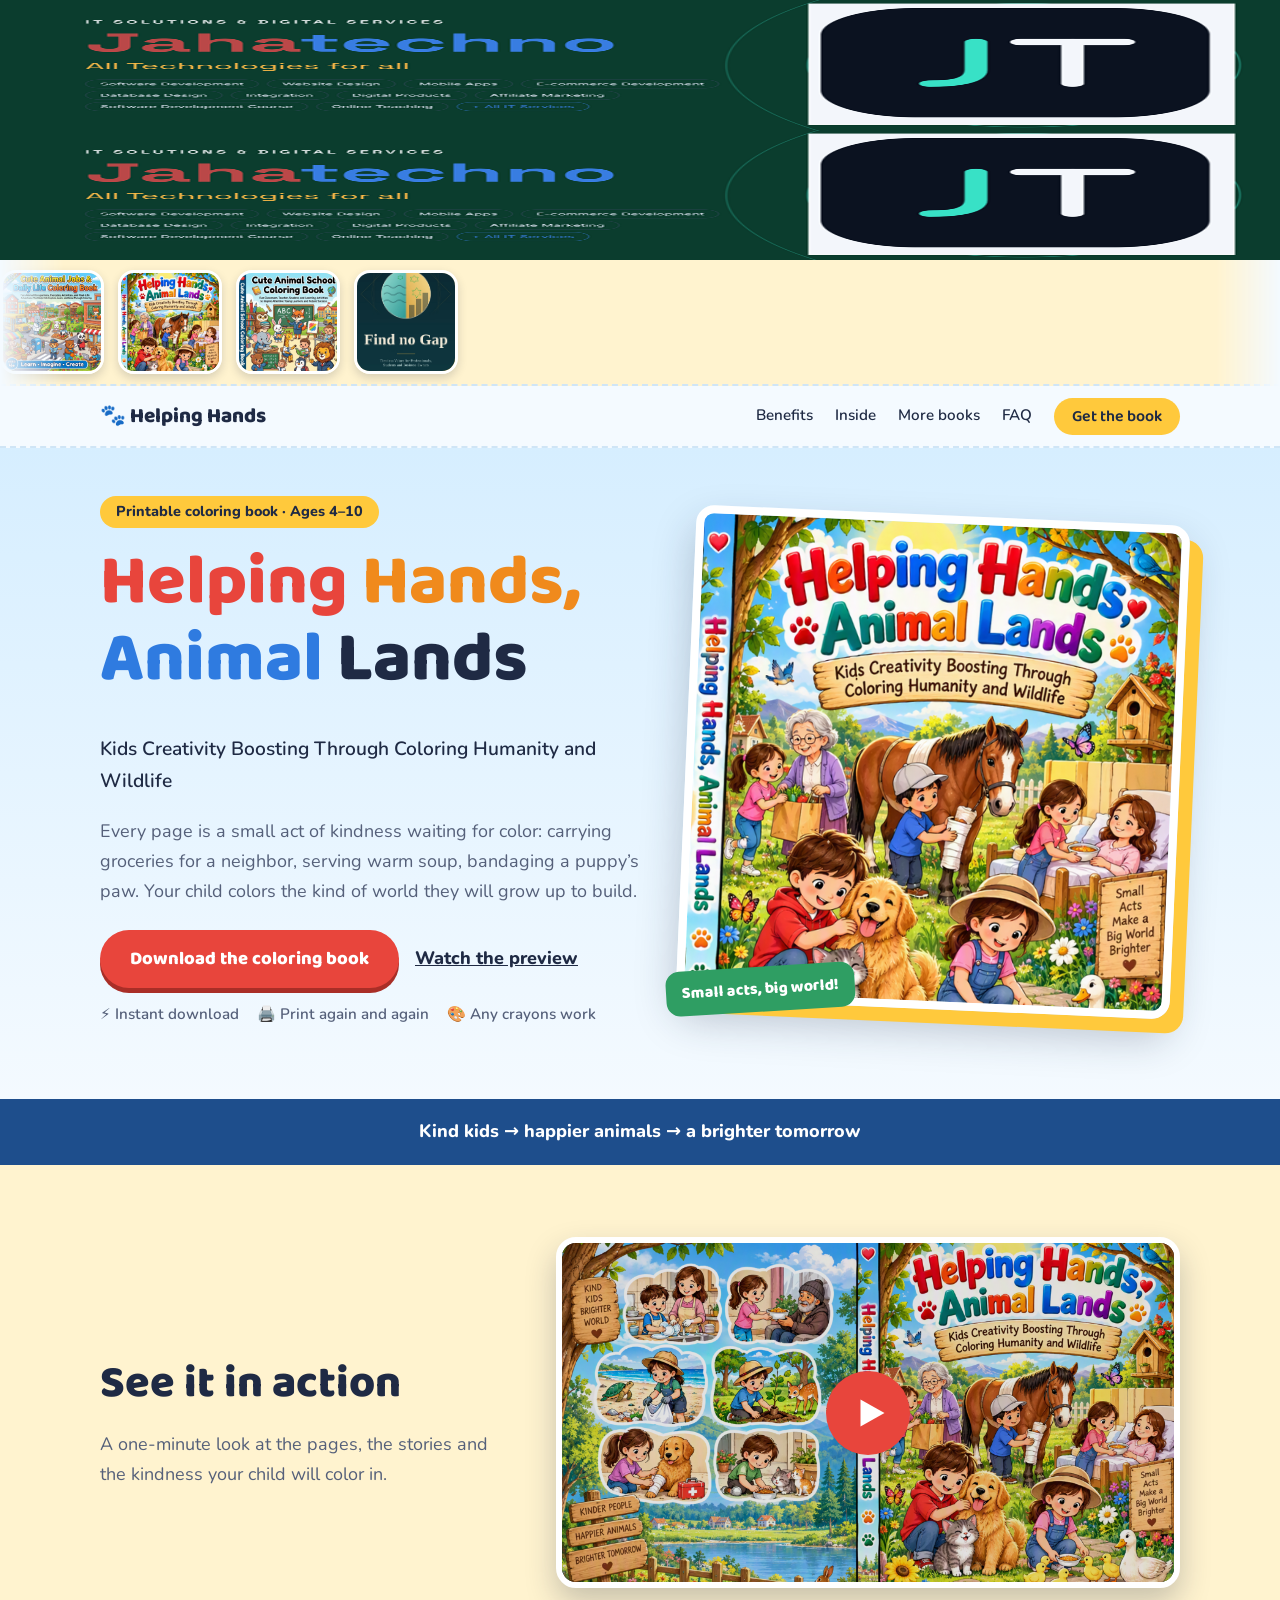
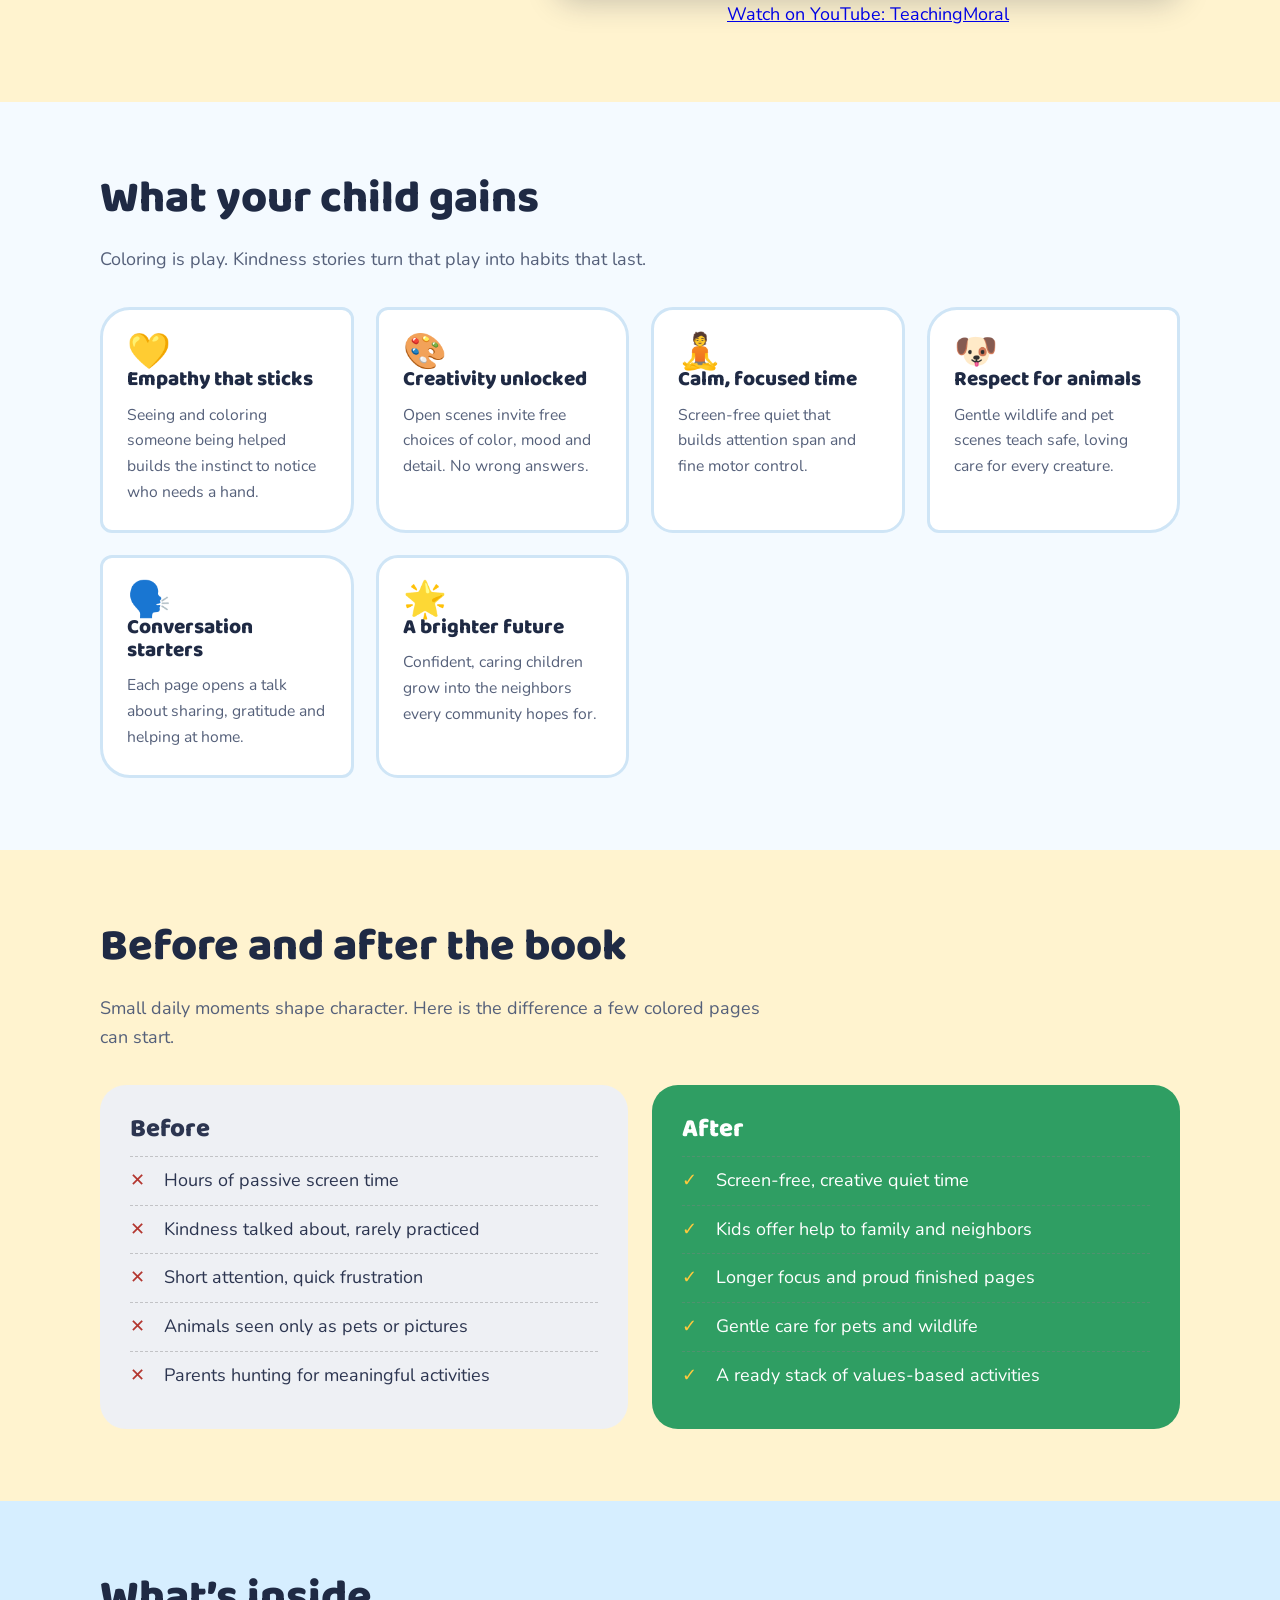
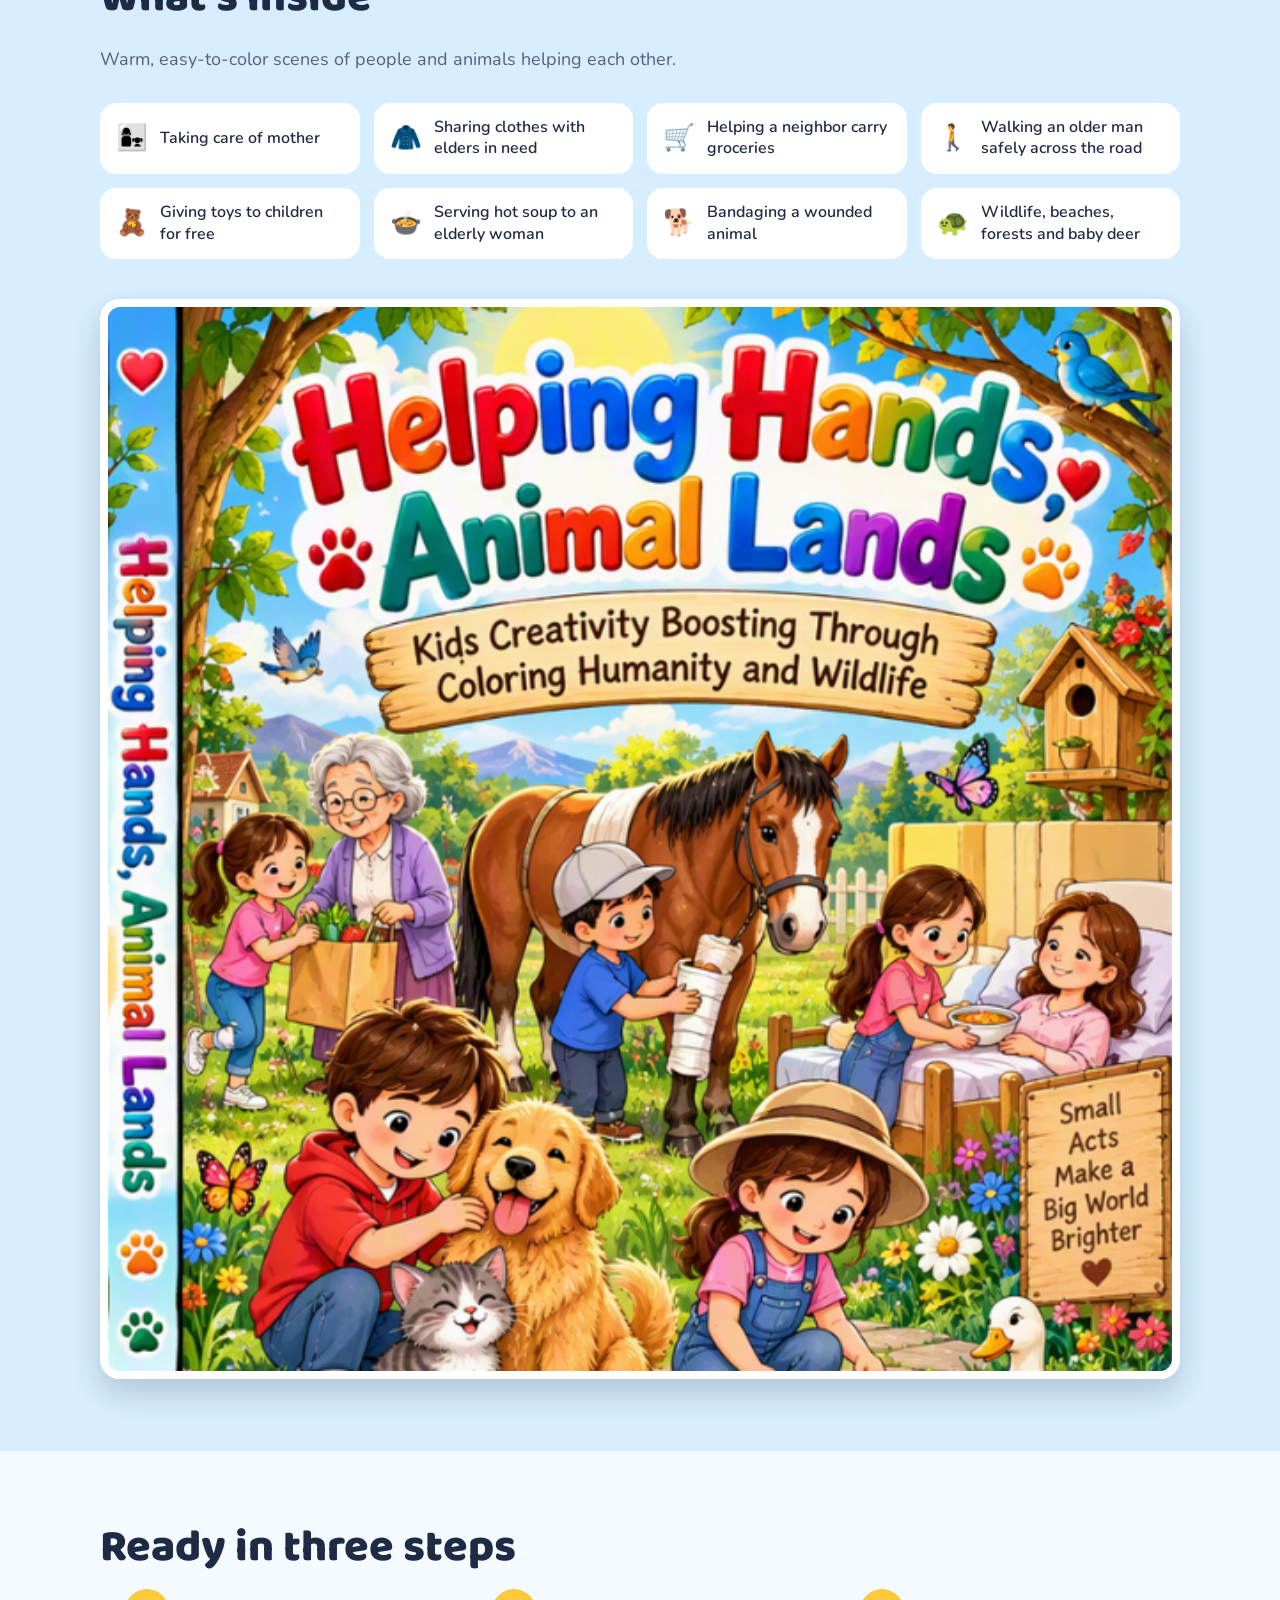
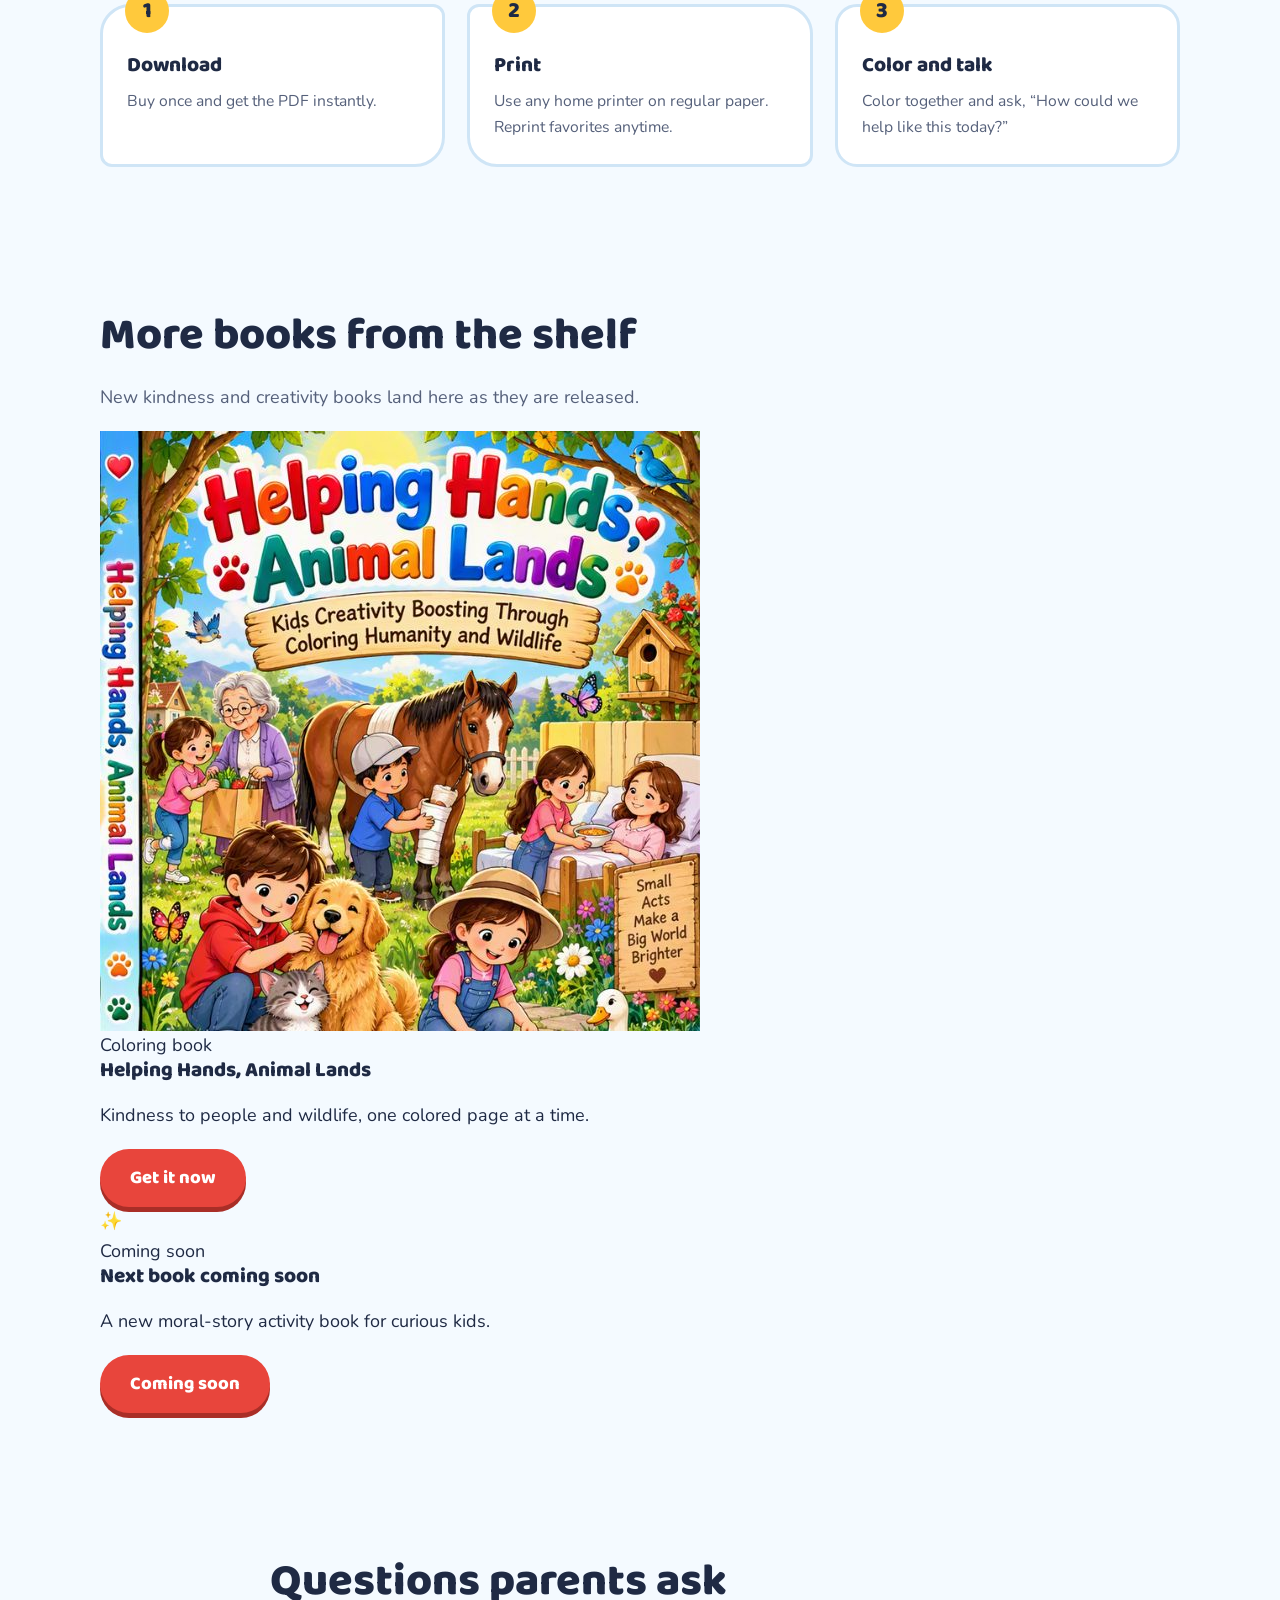
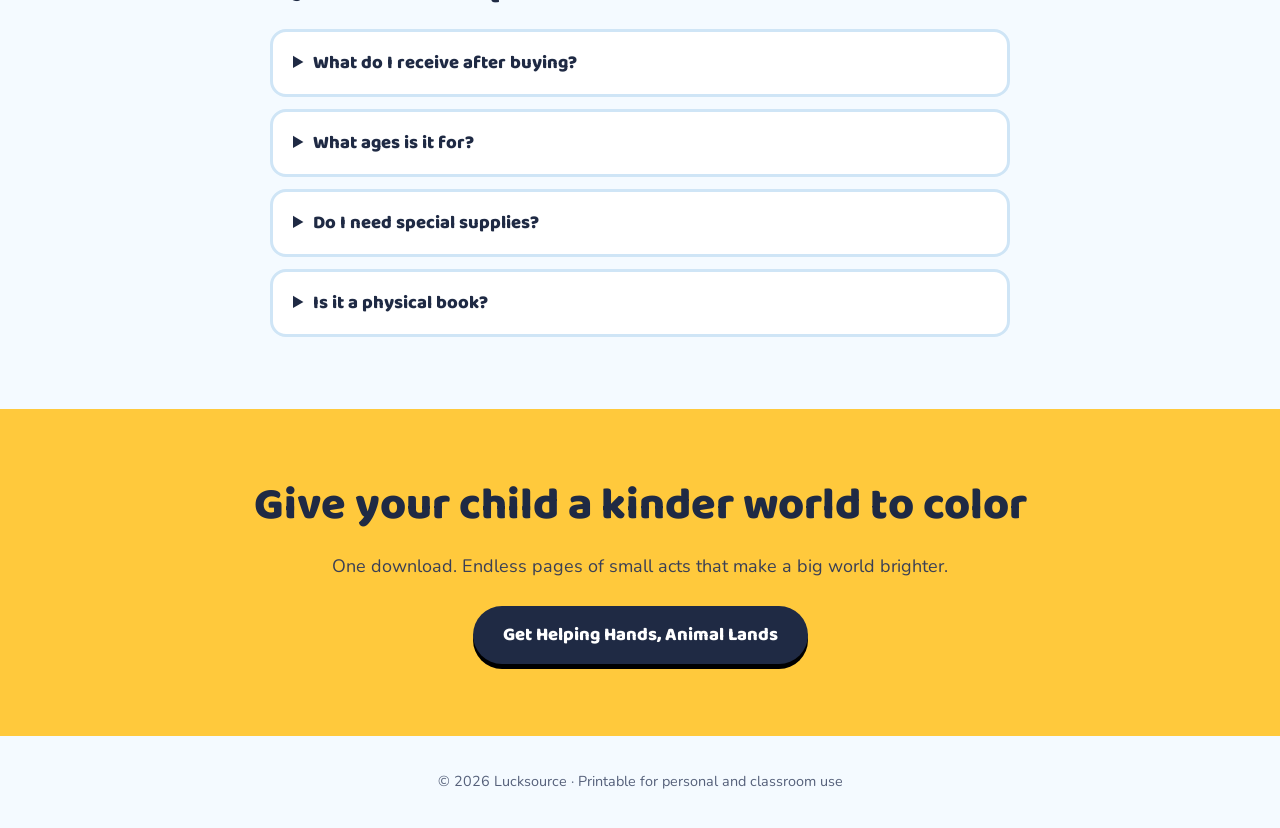
==== index.html @ de801d3c "Update index.html" ====
<!DOCTYPE html>
<html lang="en">
<head>
<meta charset="utf-8">
<meta name="viewport" content="width=device-width, initial-scale=1, viewport-fit=cover">
<meta name="p:domain_verify" content="902cdfe76a651cce641a2b0a8f173975"/>
<title>Helping Hands, Animal Lands – Kindness Coloring Book for Kids (Printable PDF)</title>
<meta name="description" content="A printable kids coloring book that teaches kindness, empathy and care for animals. Instant digital download. Help neighbors, serve soup, bandage a puppy and color a brighter world.">
<meta name="keywords" content="kids coloring book, kindness coloring pages, printable coloring book, empathy for kids, animal coloring pages, digital download">
<meta name="robots" content="index, follow, max-image-preview:large">
<meta property="og:type" content="product">
<meta property="og:title" content="Helping Hands, Animal Lands – Kindness Coloring Book">
<meta property="og:description" content="Kids color acts of kindness toward people and wildlife. Printable digital download.">
<meta name="twitter:card" content="summary_large_image">
<meta name="theme-color" content="#FFC93C">
<link rel="preconnect" href="https://fonts.googleapis.com">
<link href="https://fonts.googleapis.com/css2?family=Baloo+2:wght@600;800&family=Nunito:wght@400;600;800&display=swap" rel="stylesheet">
<script type="application/ld+json">
{"@context":"https://schema.org","@type":"Product","name":"Helping Hands, Animal Lands","description":"Kids Creativity Boosting Through Coloring Humanity and Wildlife. A printable kindness coloring book.","category":"Coloring Book (Digital Download)","audience":{"@type":"PeopleAudience","suggestedMinAge":4,"suggestedMaxAge":10},"offers":{"@type":"Offer","url":"https://lucksource.gumroad.com/l/helpinghandsanimallands","availability":"https://schema.org/InStock","itemCondition":"https://schema.org/NewCondition"}}
</script>
<script type="application/ld+json">
{"@context":"https://schema.org","@type":"FAQPage","mainEntity":[
{"@type":"Question","name":"What do I receive after buying?","acceptedAnswer":{"@type":"Answer","text":"An instant digital download of the printable coloring book. Print as many copies as you need for your own family or classroom."}},
{"@type":"Question","name":"What ages is it for?","acceptedAnswer":{"@type":"Answer","text":"Ages 4 to 10. Bold outlines suit younger children, and scenes have detail for older kids."}},
{"@type":"Question","name":"Do I need special supplies?","acceptedAnswer":{"@type":"Answer","text":"No. Crayons, colored pencils or washable markers all work on standard printer paper."}}]}
</script>

</head>
<body>
 
<div id="loading-overlay"><div class="spinner"></div></div>
<noscript><style>#loading-overlay{display:none}</style></noscript>
   <!-- ===== JAHATECHNO BANNER ===== -->
  <style>
.jt-banner{display:block;width:100%;background:#0B3D2E;line-height:0}
.jt-banner img{display:block;width:100%;height:130px;max-width:1600px;margin:0 auto}
</style>
<a class="jt-banner" href="#top" aria-label="Jahatechno - All Technologies for all">
<img src="Jahatechnologo.png" width="2880" height="520" alt="Jahatechno - All Technologies for all. Software development, website design, mobile apps, e-commerce, database design, integration, digital products, affiliate marketing, software development course, online teaching and all IT services.">
</a>

<style>
#loading-overlay{
    position:fixed;
    inset:0;
    display:flex;
    justify-content:center;
    align-items:center;
    background:#fff;
    z-index:9999;
    opacity:1;
    transition:opacity .5s ease;
}

#loading-overlay.hide{
    opacity:0;
    pointer-events:none;
}

.spinner{
    width:50px;
    height:50px;
    border:5px solid #ddd;
    border-top-color:#2563eb;
    border-radius:50%;
    animation:spin .8s linear infinite;
}

@keyframes spin{
    to{transform:rotate(360deg);}
}
</style>

<script>
window.addEventListener("load", () => {
    const loader = document.getElementById("loading-overlay");

    loader.classList.add("hide");

    setTimeout(() => {
        loader.remove();
    }, 500); // match CSS transition duration
});
</script>
    
<!-- ===== JAHATECHNO BANNER ===== -->
<style>
.jt-banner{display:block;width:100%;background:#0B3D2E;line-height:0}
.jt-banner img{display:block;width:100%;height:130px;max-width:1600px;margin:0 auto}
</style>
<a class="jt-banner" href="#top" aria-label="Jahatechno - All Technologies for all">
<img src="Jahatechnologo.png" width="2880" height="520" alt="Jahatechno - All Technologies for all. Software development, website design, mobile apps, e-commerce, database design, integration, digital products, affiliate marketing, software development course, online teaching and all IT services.">
</a>

<!-- ===== PRODUCT TICKER =====
     HOW TO ADD A NEW PRODUCT: copy one <li>...</li> line below, paste it at the end of the list,
     then change the Gumroad link (href), the image file name (src) and the product name (alt).
     Keep your images in the same folder as this index page, e.g.  src="my-new-book.jpg"
     Tip: use square images (about 300x300 px) for the best look. -->
<div class="ticker" id="ticker" role="region" aria-label="Our products">
    <ul class="ticker-track" id="tickerTrack"></ul>
</div>


<header class="top"><div class="wrap">
<a class="logo" href="#top">🐾 Helping Hands</a>
<nav aria-label="Main"><a href="#benefits">Benefits</a><a href="#inside">Inside</a><a href="#more">More books</a><a href="#faq">FAQ</a><a class="btn alt" style="padding:6px 18px;font-size:1rem;box-shadow:none" href="https://lucksource.gumroad.com/l/helpinghandsanimallands" rel="noopener">Get the book</a></nav>
</div></header>

<main id="top">
<section class="hero"><div class="wrap">
<div>
<span class="pill">Printable coloring book · Ages 4–10</span>
<h1 class="rainbow"><span>Helping</span> <span>Hands,</span><br><span>Animal</span> <span>Lands</span></h1>
<p class="sub">Kids Creativity Boosting Through Coloring Humanity and Wildlife</p>
<p class="lead">Every page is a small act of kindness waiting for color: carrying groceries for a neighbor, serving warm soup, bandaging a puppy’s paw. Your child colors the kind of world they will grow up to build.</p>
<div class="cta-row"><a class="btn" href="https://lucksource.gumroad.com/l/helpinghandsanimallands" rel="noopener">Download the coloring book</a><a href="#video" style="font-weight:800;color:var(--ink)">Watch the preview</a></div>
<ul class="trust"><li>⚡ Instant download</li><li>🖨️ Print again and again</li><li>🎨 Any crayons work</li></ul>
</div>
<div class="book"><img src="helpingHandThumnail.png" width="600" height="600" alt="Cover of Helping Hands, Animal Lands kids coloring book showing children helping a grandmother, a horse, a puppy and a kitten"><div class="stamp">Small acts, big world!</div></div>
</div></section>

<div class="strip"><p>Kind kids → happier animals → a brighter tomorrow</p></div>

<section class="video" id="video"><div class="wrap">
<div><h2>See it in action</h2><p class="lead">A one-minute look at the pages, the stories and the kindness your child will color in.</p></div>
<div>
<div class="player" id="player">
<img src="HelpingHandCover.png" alt="Preview of the Helping Hands, Animal Lands coloring book pages" loading="lazy">
<button type="button" aria-label="Play the Helping Hands, Animal Lands video"><svg viewBox="0 0 24 24"><path d="M5 3l16 9-16 9z"/></svg></button>
</div>
<p style="text-align:center;margin:12px 0 0"><a href="https://www.youtube.com/watch?v=15d28rFL3uc" rel="noopener" target="_blank">Watch on YouTube: TeachingMoral</a></p>
</div>
</div></section>

<section id="benefits"><div class="wrap">
<h2>What your child gains</h2>
<p class="lead">Coloring is play. Kindness stories turn that play into habits that last.</p>
<div class="grid">
<div class="card"><div class="ico">💛</div><h3>Empathy that sticks</h3><p>Seeing and coloring someone being helped builds the instinct to notice who needs a hand.</p></div>
<div class="card"><div class="ico">🎨</div><h3>Creativity unlocked</h3><p>Open scenes invite free choices of color, mood and detail. No wrong answers.</p></div>
<div class="card"><div class="ico">🧘</div><h3>Calm, focused time</h3><p>Screen-free quiet that builds attention span and fine motor control.</p></div>
<div class="card"><div class="ico">🐶</div><h3>Respect for animals</h3><p>Gentle wildlife and pet scenes teach safe, loving care for every creature.</p></div>
<div class="card"><div class="ico">🗣️</div><h3>Conversation starters</h3><p>Each page opens a talk about sharing, gratitude and helping at home.</p></div>
<div class="card"><div class="ico">🌟</div><h3>A brighter future</h3><p>Confident, caring children grow into the neighbors every community hopes for.</p></div>
</div></div></section>

<section style="background:var(--wash)"><div class="wrap">
<h2>Before and after the book</h2>
<p class="lead">Small daily moments shape character. Here is the difference a few colored pages can start.</p>
<div class="ba">
<div class="before"><h3>Before</h3><ul>
<li>Hours of passive screen time</li><li>Kindness talked about, rarely practiced</li><li>Short attention, quick frustration</li><li>Animals seen only as pets or pictures</li><li>Parents hunting for meaningful activities</li></ul></div>
<div class="after"><h3>After</h3><ul>
<li>Screen-free, creative quiet time</li><li>Kids offer help to family and neighbors</li><li>Longer focus and proud finished pages</li><li>Gentle care for pets and wildlife</li><li>A ready stack of values-based activities</li></ul></div>
</div></div></section>

<section class="inside" id="inside"><div class="wrap">
<h2>What’s inside</h2>
<p class="lead">Warm, easy-to-color scenes of people and animals helping each other.</p>
<ul class="themes">
<li><b>👩‍👧</b>Taking care of mother</li>
<li><b>🧥</b>Sharing clothes with elders in need</li>
<li><b>🛒</b>Helping a neighbor carry groceries</li>
<li><b>🚶</b>Walking an older man safely across the road</li>
<li><b>🧸</b>Giving toys to children for free</li>
<li><b>🍲</b>Serving hot soup to an elderly woman</li>
<li><b>🐕</b>Bandaging a wounded animal</li>
<li><b>🐢</b>Wildlife, beaches, forests and baby deer</li>
</ul>
<div class="peek"><img src="helpingHandThumnail.png" width="1600" height="900" loading="lazy" alt="Back and front cover of the coloring book with scenes of children cleaning a beach, planting a tree, caring for a dog and feeding kittens"></div>
</div></section>

<section class="how"><div class="wrap">
<h2>Ready in three steps</h2>
<div class="grid">
<div class="card"><h3>Download</h3><p>Buy once and get the PDF instantly.</p></div>
<div class="card"><h3>Print</h3><p>Use any home printer on regular paper. Reprint favorites anytime.</p></div>
<div class="card"><h3>Color and talk</h3><p>Color together and ask, “How could we help like this today?”</p></div>
</div></div></section>

<section class="shop" id="more"><div class="wrap">
<h2>More books from the shelf</h2>
<p class="lead">New kindness and creativity books land here as they are released.</p>
<div class="pgrid" id="products"></div>
</div></section>

<section id="faq"><div class="wrap" style="max-width:780px">
<h2>Questions parents ask</h2>
<details><summary>What do I receive after buying?</summary><p>An instant digital download of the printable coloring book. Print as many copies as you need for your own family or classroom.</p></details>
<details><summary>What ages is it for?</summary><p>Ages 4 to 10. Bold outlines suit younger children, and scenes have detail for older kids.</p></details>
<details><summary>Do I need special supplies?</summary><p>No. Crayons, colored pencils or washable markers all work on standard printer paper.</p></details>
<details><summary>Is it a physical book?</summary><p>No, it is a digital PDF you print at home, so there is no shipping wait.</p></details>
</div></section>

<section class="final"><div class="wrap">
<h2>Give your child a kinder world to color</h2>
<p class="lead">One download. Endless pages of small acts that make a big world brighter.</p>
<a class="btn" href="https://lucksource.gumroad.com/l/helpinghandsanimallands" rel="noopener">Get Helping Hands, Animal Lands</a>
</div></section>
</main>

<footer><div class="wrap">© <span id="yr">2026</span> Lucksource · Printable for personal and classroom use</div></footer>
<div class="sticky"><a class="btn" href="https://lucksource.gumroad.com/l/helpinghandsanimallands" rel="noopener">Download the coloring book</a></div>

<script>
/* Add a new product by adding one object here. Leave "url" empty for a "coming soon" card. */
var PRODUCTS=[
{title:"Helping Hands, Animal Lands",tag:"Coloring book",desc:"Kindness to people and wildlife, one colored page at a time.",url:"https://lucksource.gumroad.com/l/helpinghandsanimallands",img:"[data-uri]",emoji:"🐾"},
{title:"Next book coming soon",tag:"Coming soon",desc:"A new moral-story activity book for curious kids.",url:"",img:"",emoji:"✨"}
];
(function(){
var box=document.getElementById("products");
PRODUCTS.forEach(function(p){
var a=document.createElement("article");a.className="prod"+(p.url?"":" soon");
var media=p.img?'<img loading="lazy" alt=""/>':'<div class="ph" aria-hidden="true"></div>';
a.innerHTML=media+'<div class="b"><span class="tag"></span><h3></h3><p></p><a class="btn"></a></div>';
if(p.img)a.querySelector("img").src=p.img;else a.querySelector(".ph").textContent=p.emoji;
a.querySelector("img")&&(a.querySelector("img").alt=p.title+" cover");
a.querySelector(".tag").textContent=p.tag;a.querySelector("h3").textContent=p.title;a.querySelector("p").textContent=p.desc;
var b=a.querySelector(".btn");b.textContent=p.url?"Get it now":"Coming soon";if(p.url){b.href=p.url;b.rel="noopener"}
box.appendChild(a)});
var pl=document.getElementById("player");
pl.querySelector("button").addEventListener("click",function(){
var f=document.createElement("iframe");f.src="https://www.youtube-nocookie.com/embed/15d28rFL3uc?autoplay=1&rel=0";
f.title="Helping Hands, Animal Lands video";f.allow="autoplay; encrypted-media; picture-in-picture";f.allowFullscreen=true;
pl.innerHTML="";pl.appendChild(f)});
document.getElementById("yr").textContent=new Date().getFullYear();
})();
</script>

<script>
(function(){
var pl=document.getElementById("player");
pl.querySelector("button").addEventListener("click",function(){
var f=document.createElement("iframe");f.src="https://www.youtube-nocookie.com/embed/15d28rFL3uc?autoplay=1&rel=0";
f.title="Inspiration To Education video";f.allow="autoplay; encrypted-media; picture-in-picture";f.allowFullscreen=true;
pl.innerHTML="";pl.appendChild(f)});
document.getElementById("yr").textContent=new Date().getFullYear();
var box=document.getElementById("ticker"),ul=document.getElementById("tickerTrack");
var originals=[].slice.call(ul.children);
if(window.matchMedia&&window.matchMedia("(prefers-reduced-motion: reduce)").matches)return;
var SPEED=60;
function build(){
[].slice.call(ul.querySelectorAll("[data-clone]")).forEach(function(n){ul.removeChild(n)});
var setW=ul.offsetWidth;if(!setW)return;
var n=Math.max(1,Math.ceil(box.clientWidth/setW));
for(var r=0;r<n*2-1;r++){originals.forEach(function(li){
var c=li.cloneNode(true);c.setAttribute("data-clone","");c.setAttribute("aria-hidden","true");
[].forEach.call(c.querySelectorAll("a"),function(a){a.tabIndex=-1});ul.appendChild(c)})}
box.style.setProperty("--dur",(n*setW/SPEED)+"s");box.classList.add("is-live")}
build();
var t;window.addEventListener("resize",function(){clearTimeout(t);t=setTimeout(build,200)});
})();
</script>

<script> 
async function loadPage() {
    const tickerTrack = document.getElementById("tickerTrack");

    try {
        // Read the product list from the text file
       
  
        const response = await fetch("productsPath.txt");

        if (!response.ok) {
            throw new Error("Could not load productsPath.txt");
        }

        const text = await response.text();

       
        // Create the UL > LI > A > IMG structure
        const lines = text.split(/\r?\n/);

        lines.forEach(line => {
            if (!line.trim()) return;

            const [href, src, alt] = line.split("|").map(x => x.trim());

            if (!href || !src) return;

            const li = document.createElement("li");
            const a = document.createElement("a");
            const img = document.createElement("img");

            a.href = href;
            a.target = "_blank";
            a.rel = "noopener";

            img.src = src;
            img.alt = alt || "";
            img.decoding = "async";

            a.appendChild(img);
            li.appendChild(a);
            tickerTrack.appendChild(li);
        });

          const link = document.createElement("link");
        link.rel = "stylesheet";
        link.href = "style.css";
        document.head.appendChild(link);
        
       

    } catch (error) {
        console.error("Ticker loading error:", error);
    }

    
}

document.addEventListener("DOMContentLoaded", loadPage);

</script> 
    
</body>
</html>
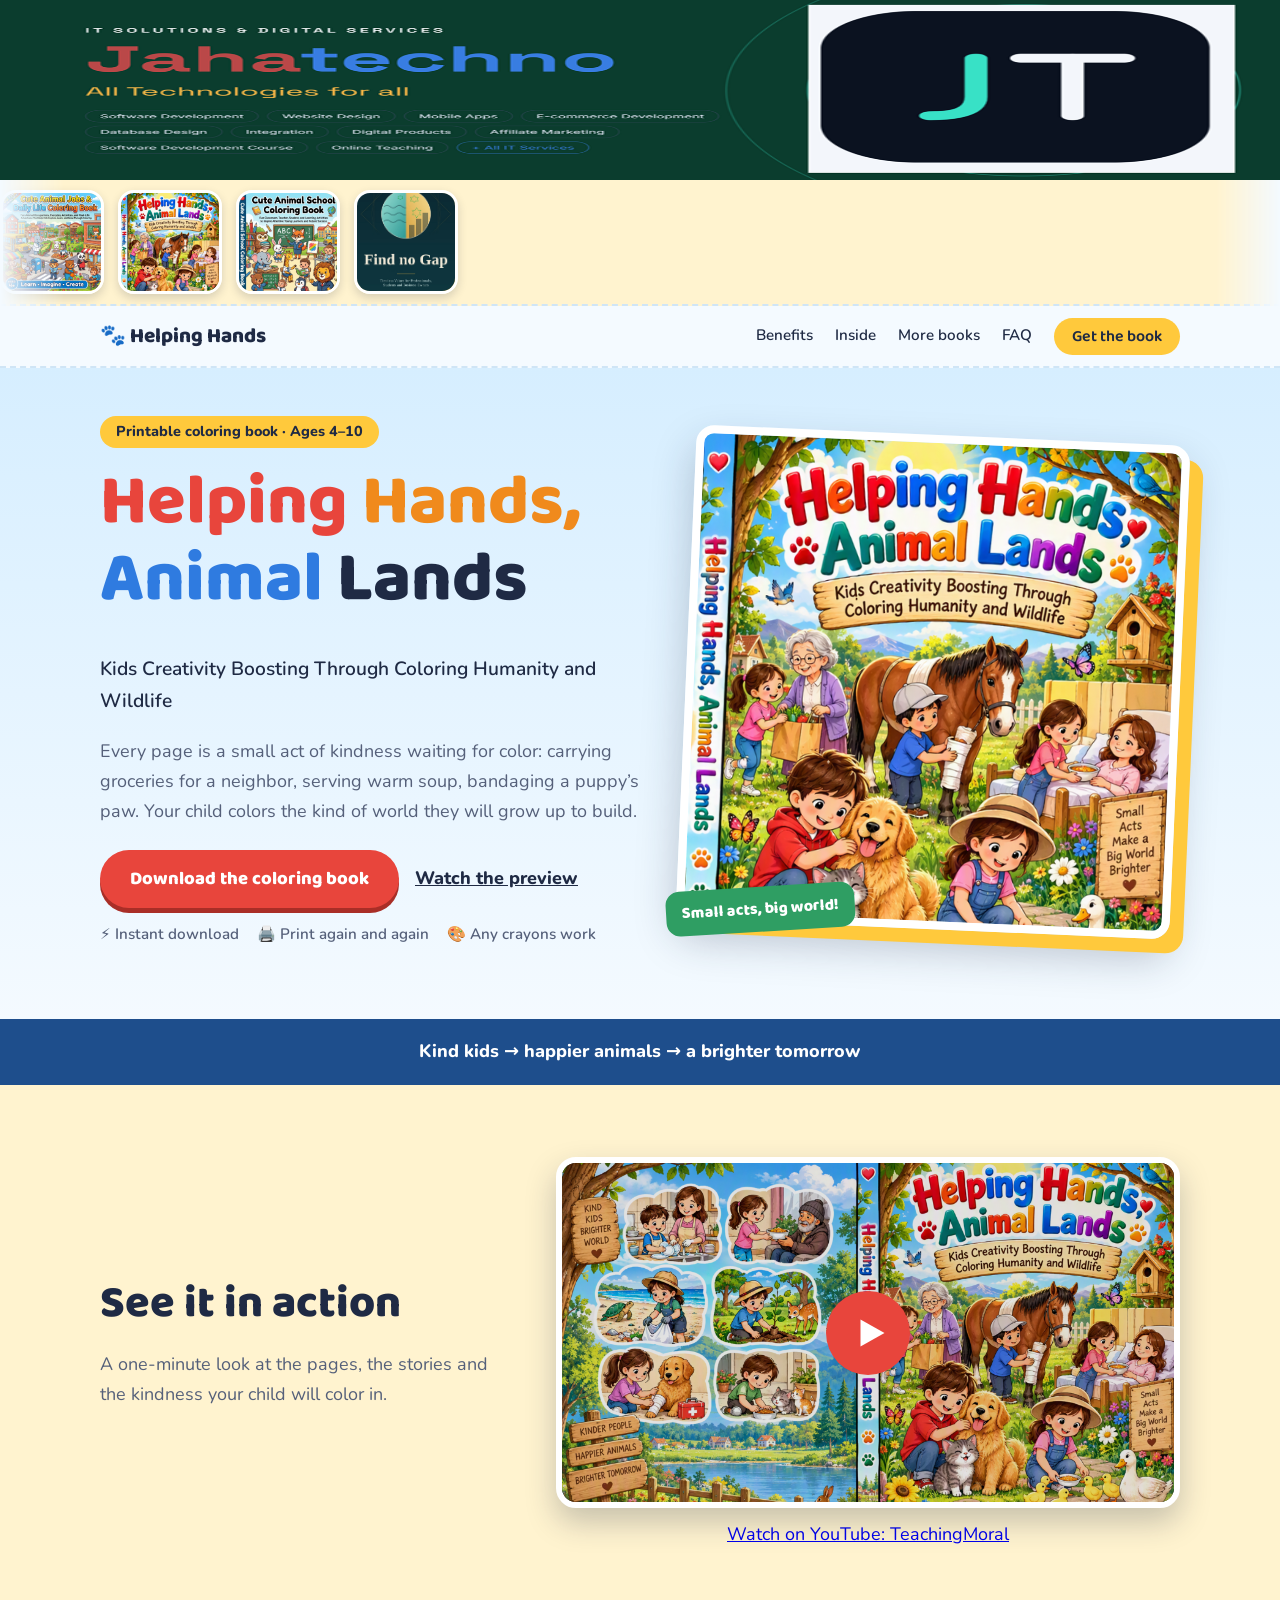
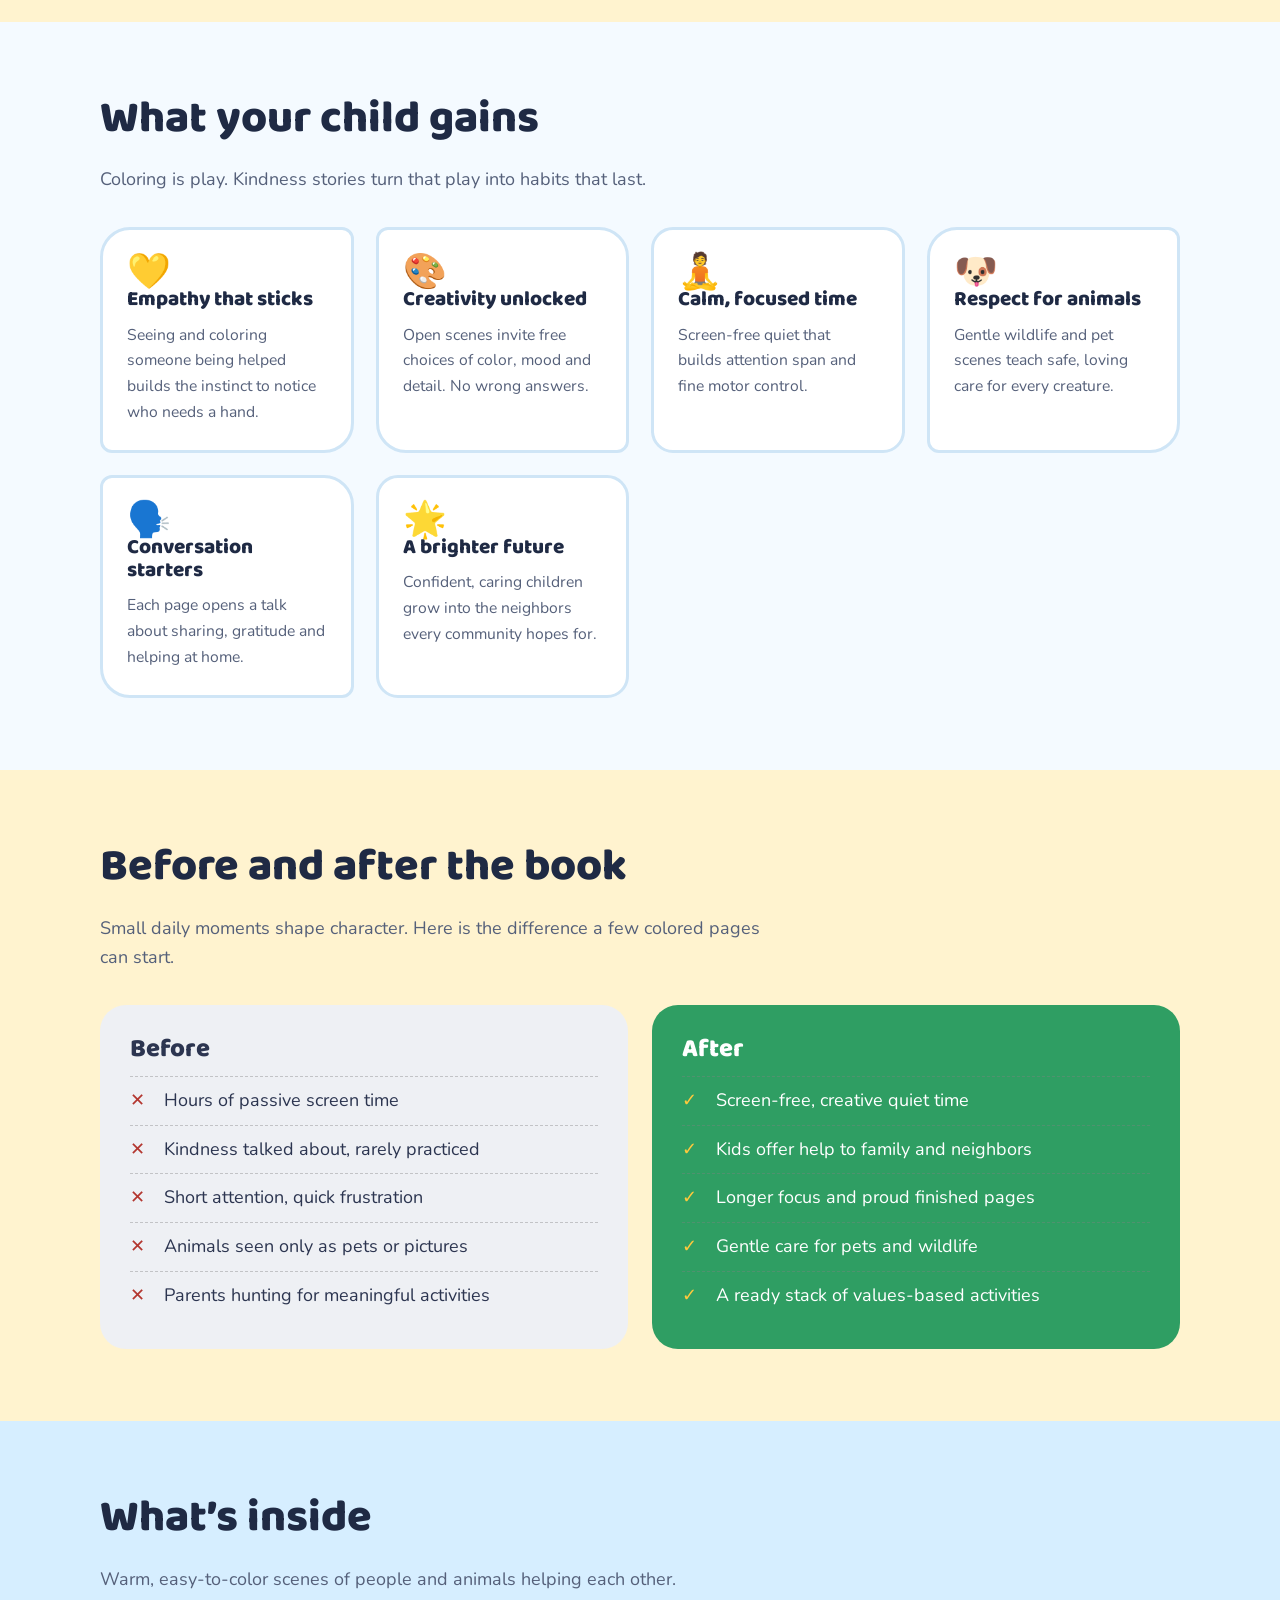
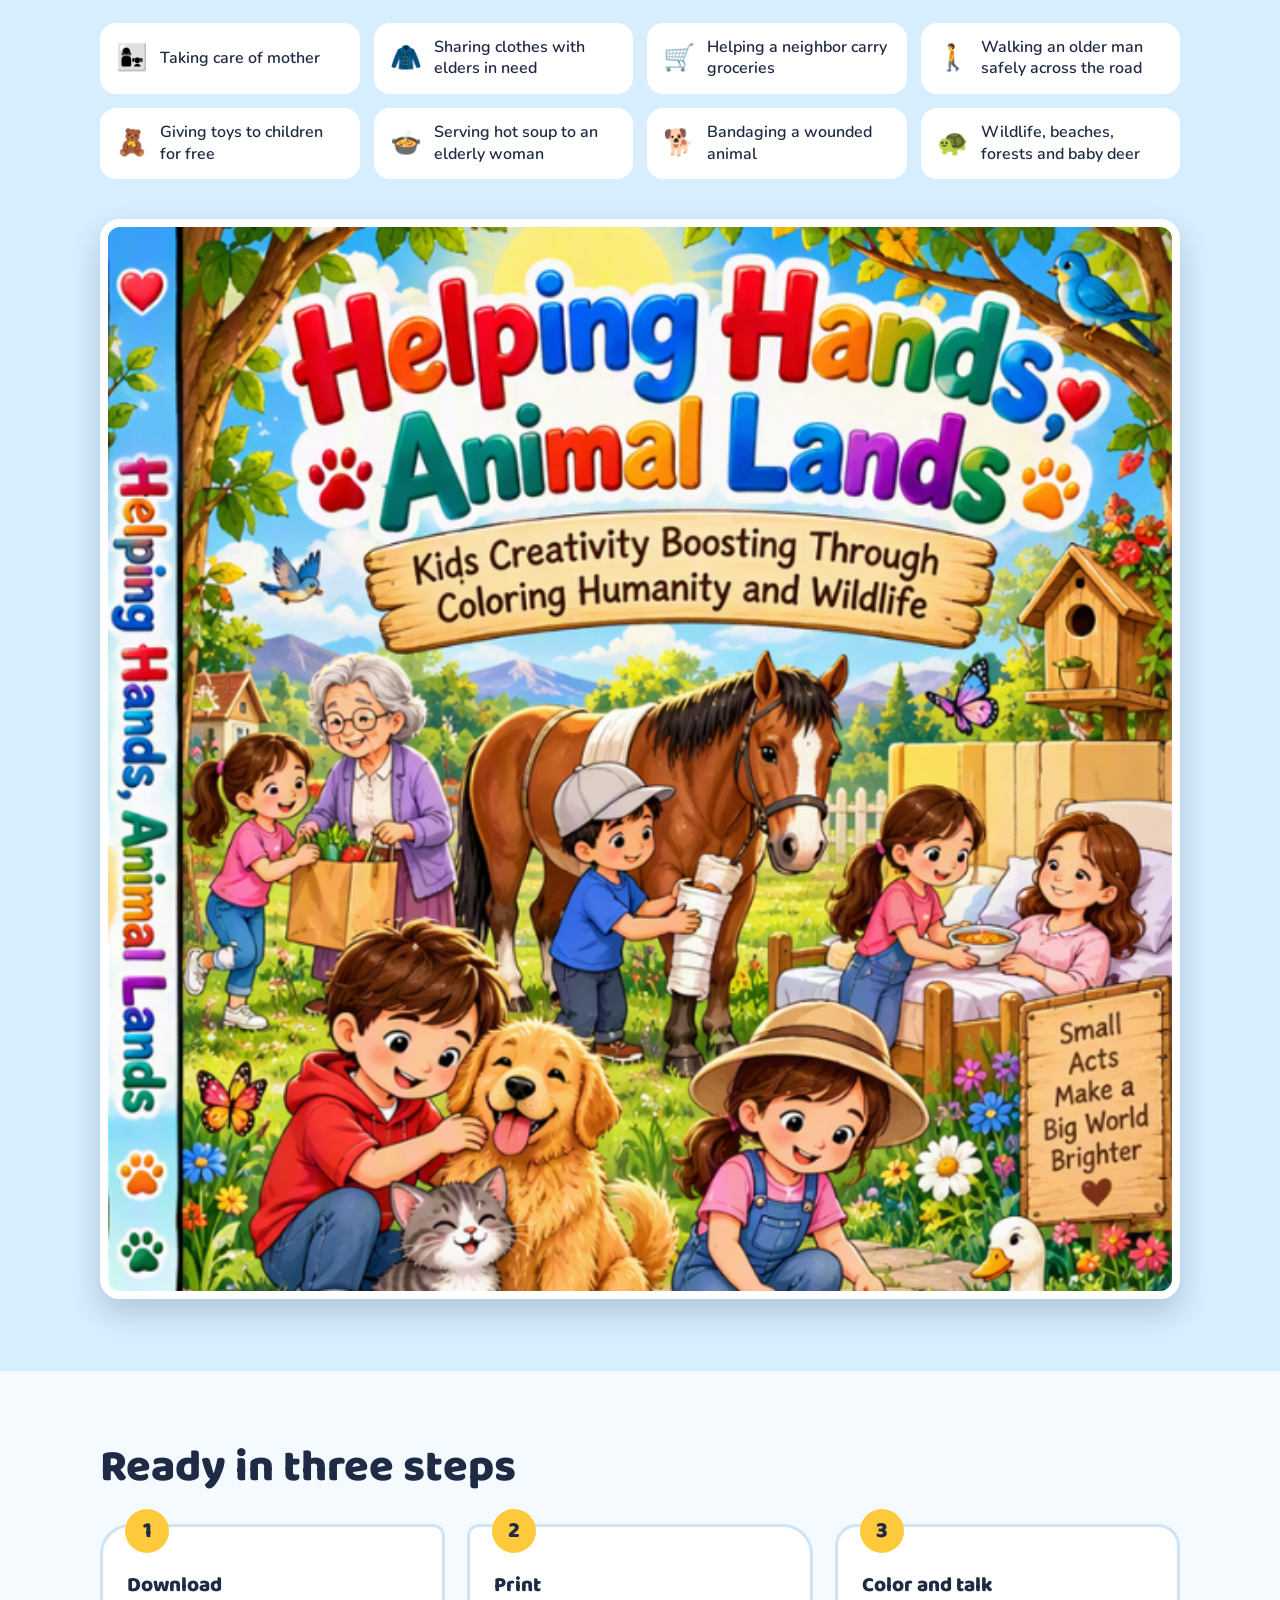
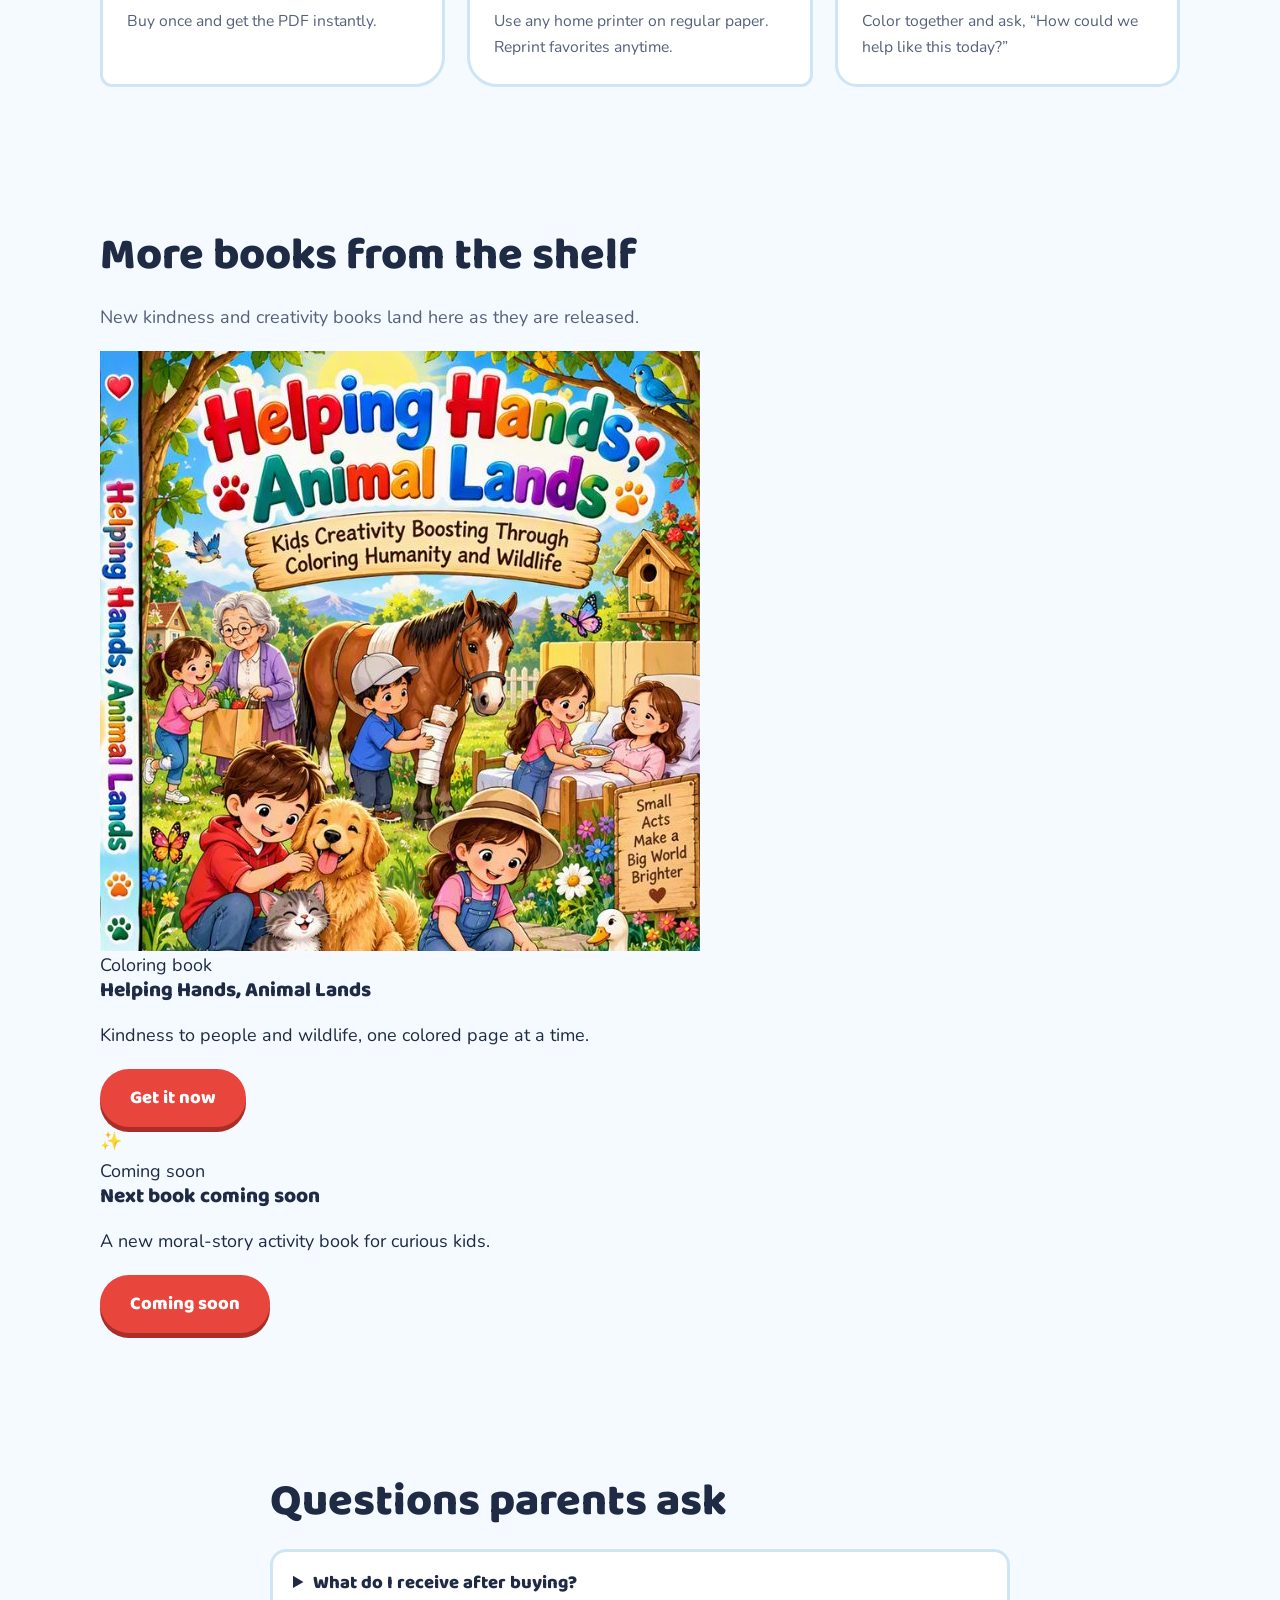
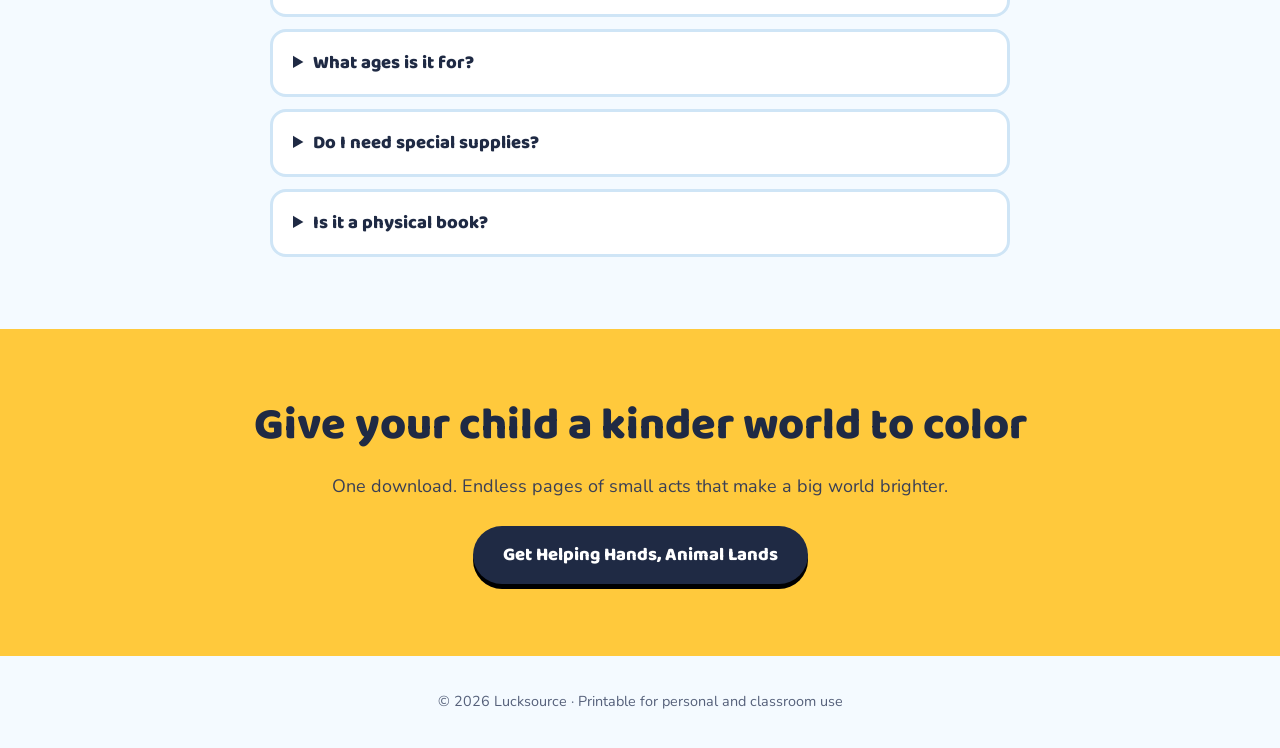
==== commit 147feb89: "Update index.html" ====
--- a/index.html
+++ b/index.html
@@ -31,10 +31,7 @@
 <div id="loading-overlay"><div class="spinner"></div></div>
 <noscript><style>#loading-overlay{display:none}</style></noscript>
    <!-- ===== JAHATECHNO BANNER ===== -->
-  <style>
-.jt-banner{display:block;width:100%;background:#0B3D2E;line-height:0}
-.jt-banner img{display:block;width:100%;height:130px;max-width:1600px;margin:0 auto}
-</style>
+ 
 <a class="jt-banner" href="#top" aria-label="Jahatechno - All Technologies for all">
 <img src="Jahatechnologo.png" width="2880" height="520" alt="Jahatechno - All Technologies for all. Software development, website design, mobile apps, e-commerce, database design, integration, digital products, affiliate marketing, software development course, online teaching and all IT services.">
 </a>
@@ -83,14 +80,7 @@
 });
 </script>
     
-<!-- ===== JAHATECHNO BANNER ===== -->
-<style>
-.jt-banner{display:block;width:100%;background:#0B3D2E;line-height:0}
-.jt-banner img{display:block;width:100%;height:130px;max-width:1600px;margin:0 auto}
-</style>
-<a class="jt-banner" href="#top" aria-label="Jahatechno - All Technologies for all">
-<img src="Jahatechnologo.png" width="2880" height="520" alt="Jahatechno - All Technologies for all. Software development, website design, mobile apps, e-commerce, database design, integration, digital products, affiliate marketing, software development course, online teaching and all IT services.">
-</a>
+
 
 <!-- ===== PRODUCT TICKER =====
      HOW TO ADD A NEW PRODUCT: copy one <li>...</li> line below, paste it at the end of the list,
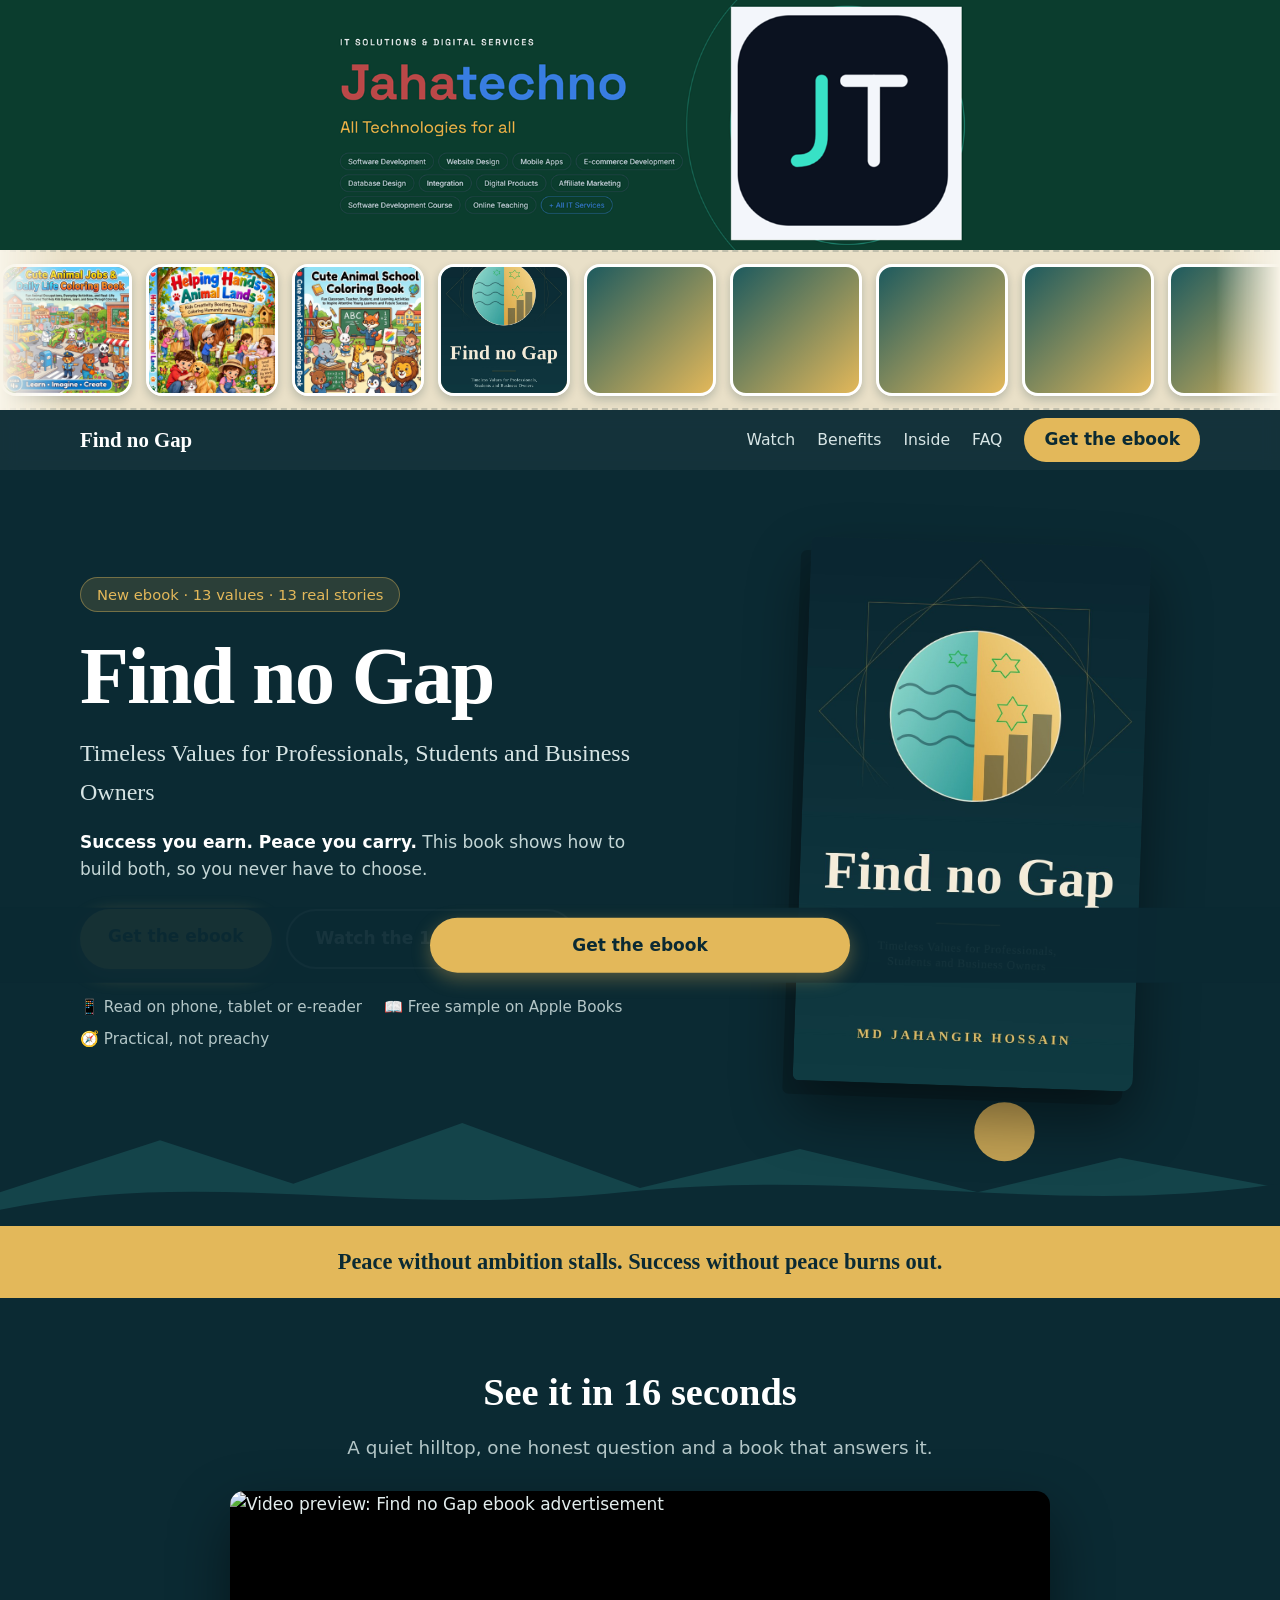
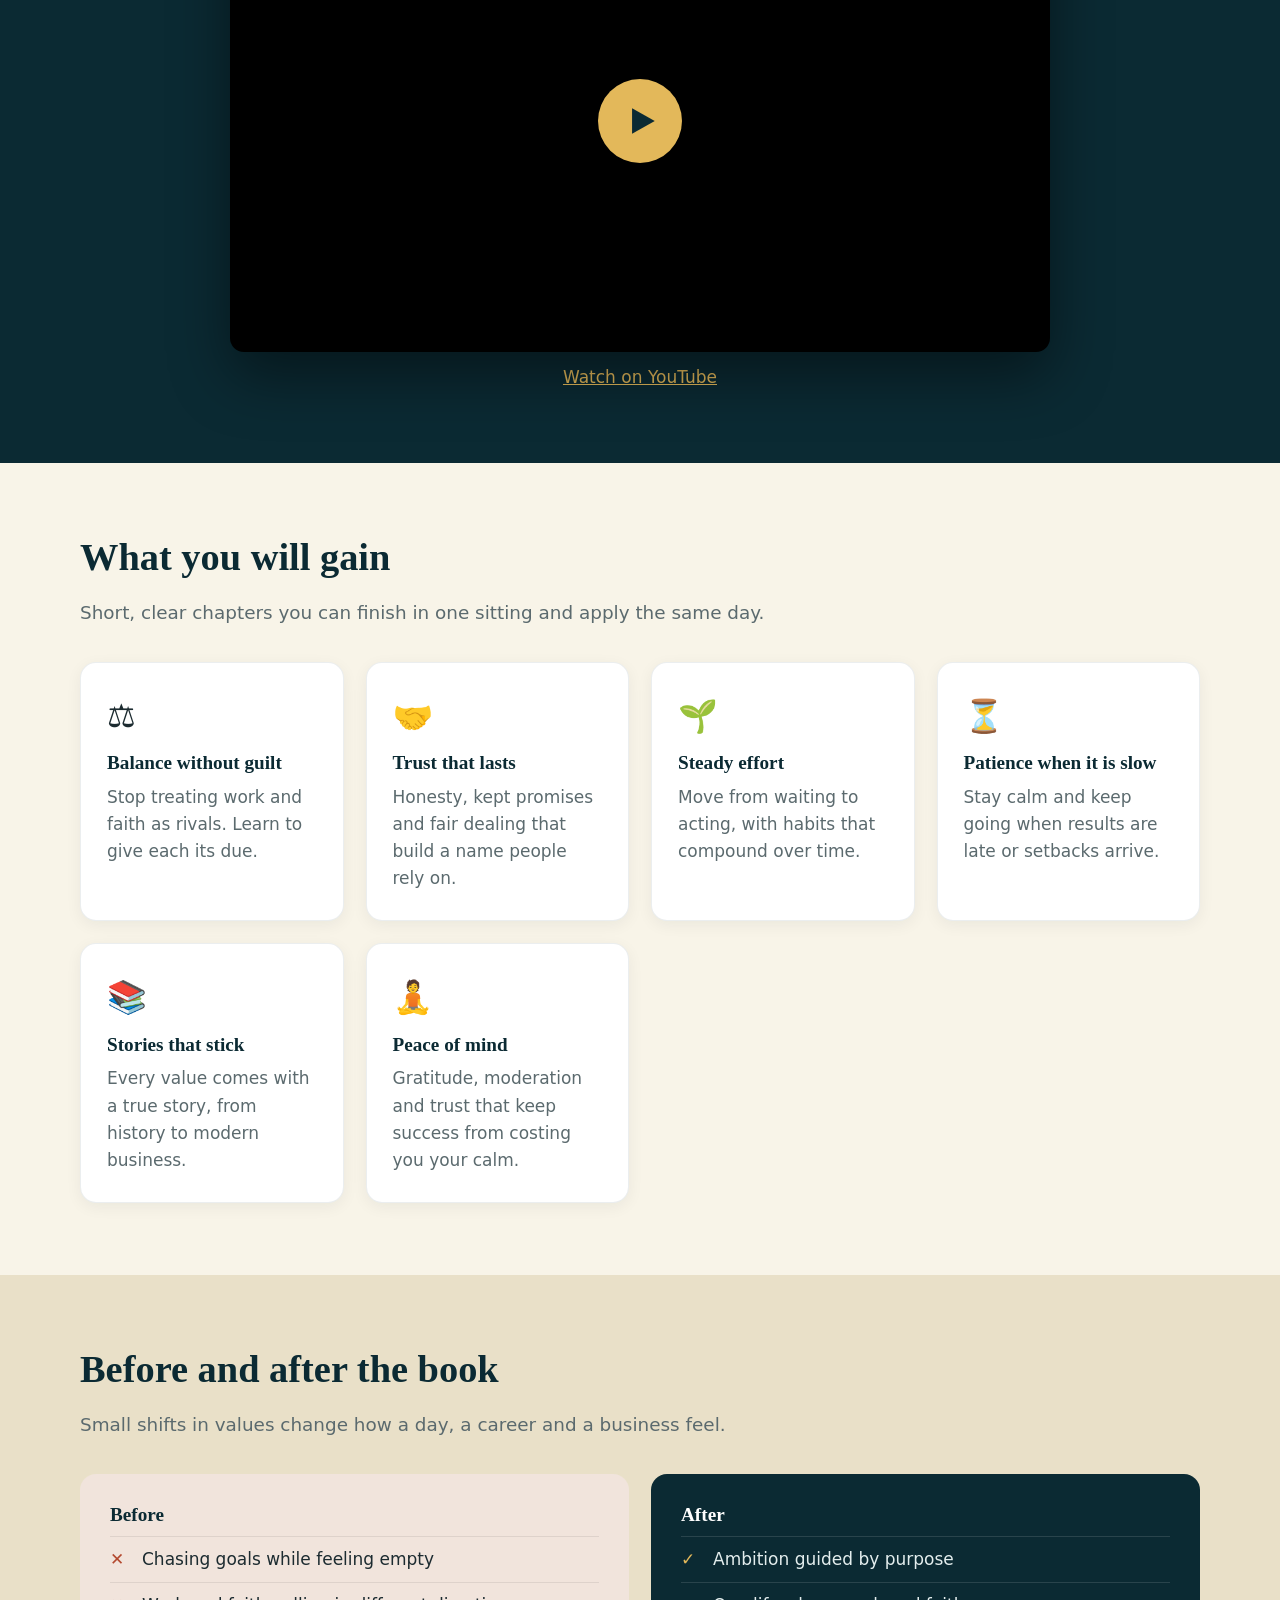
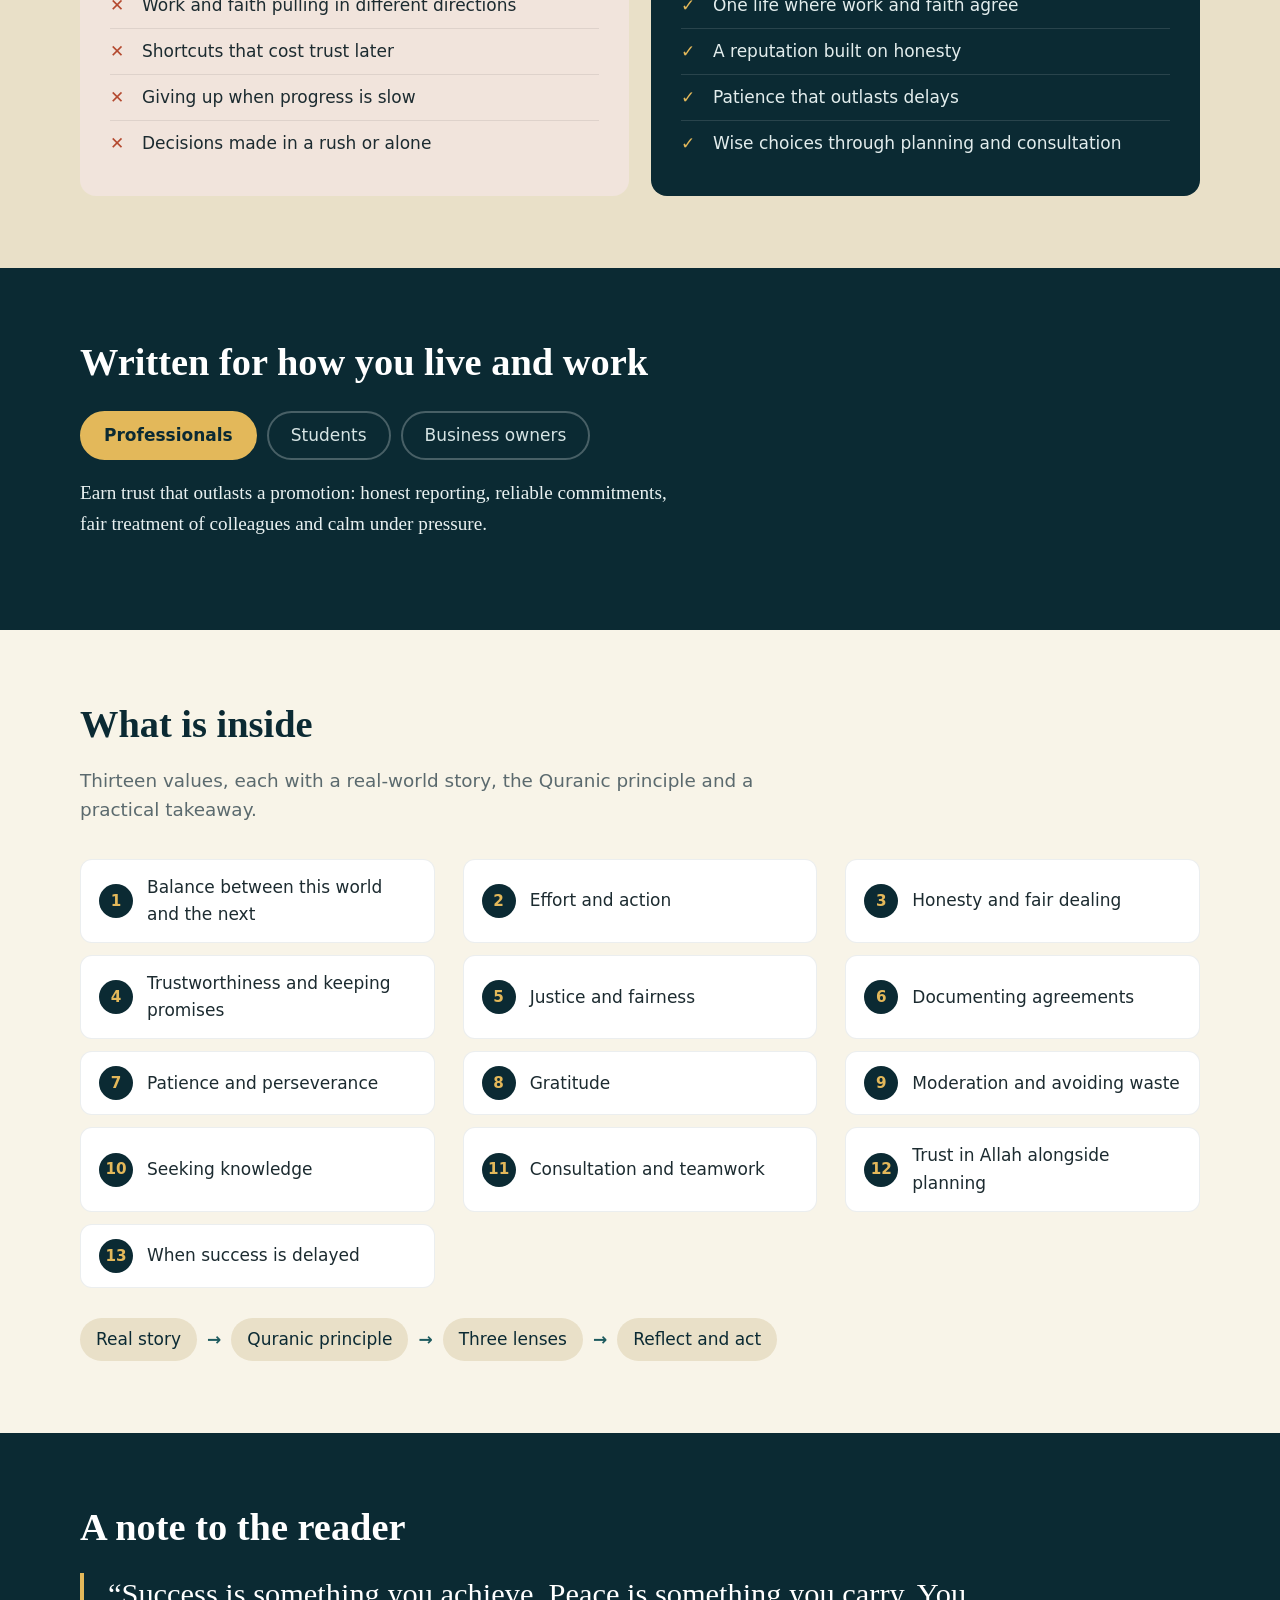
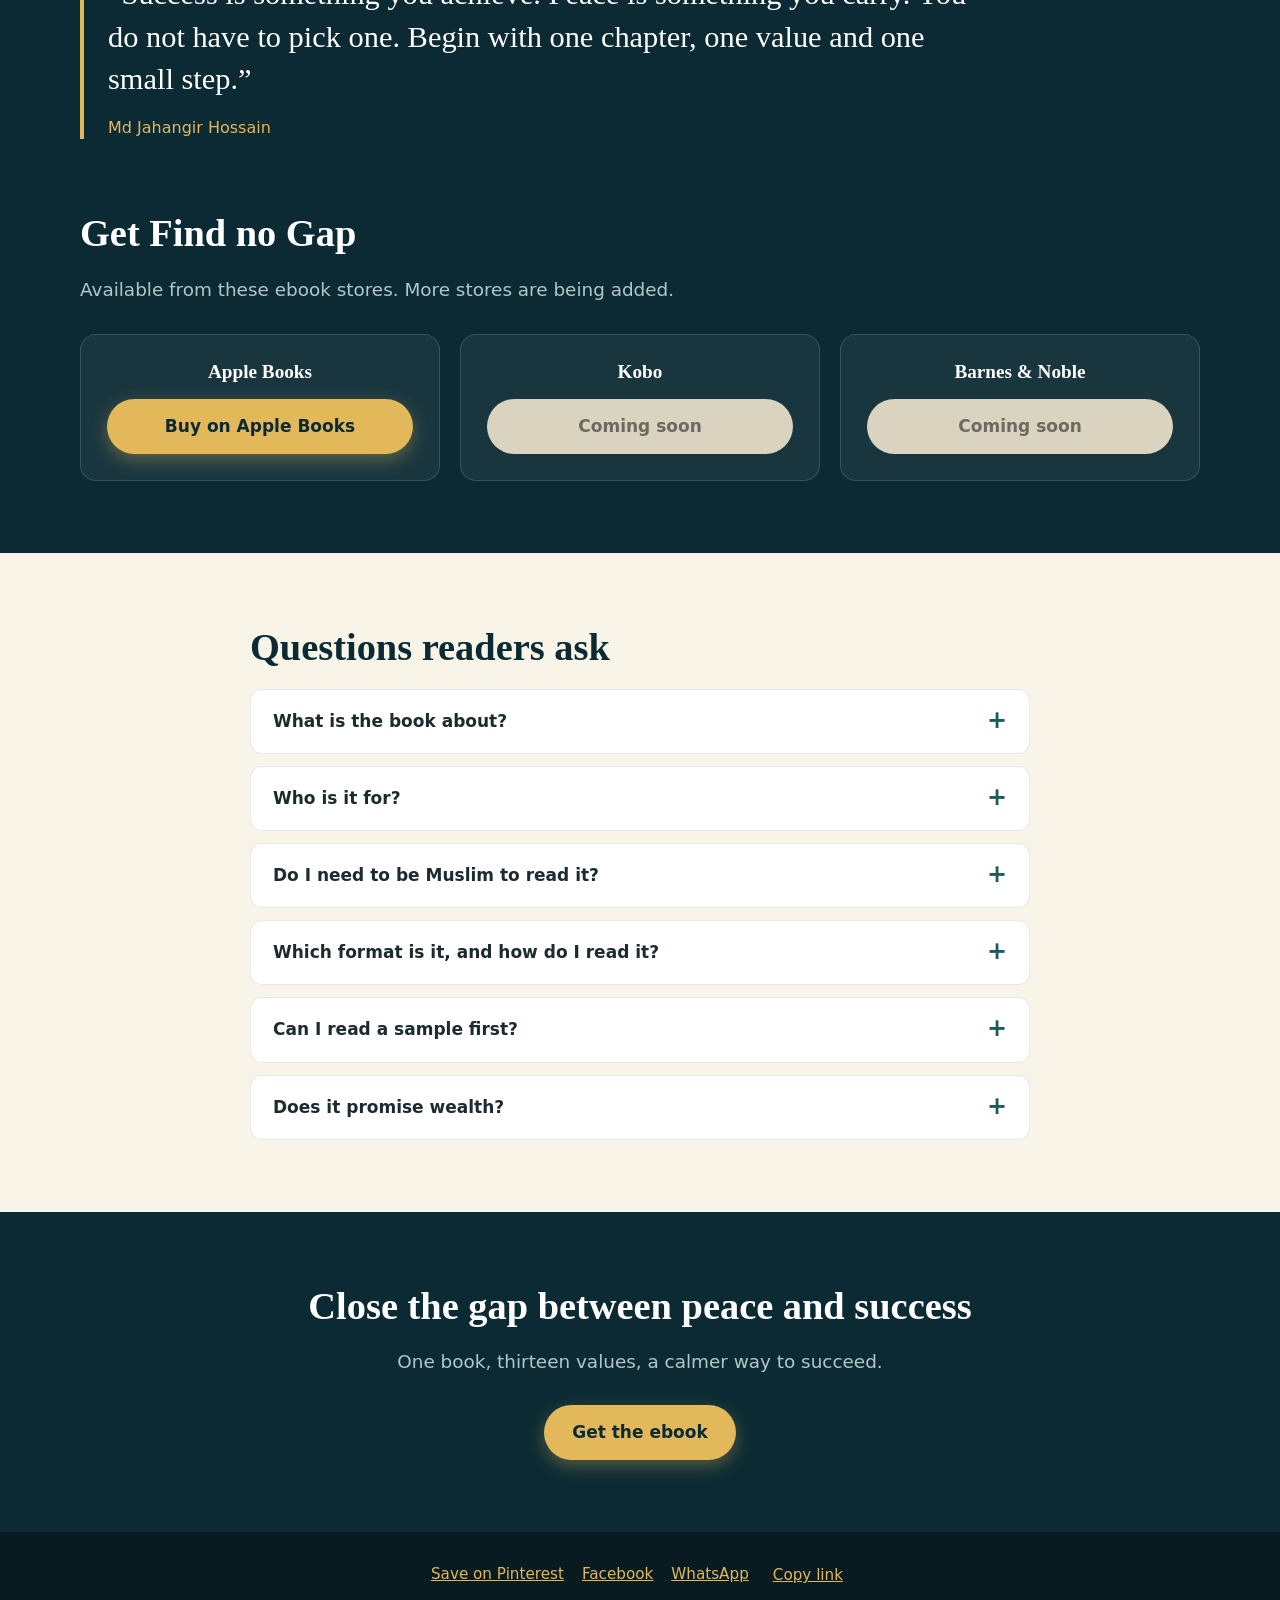
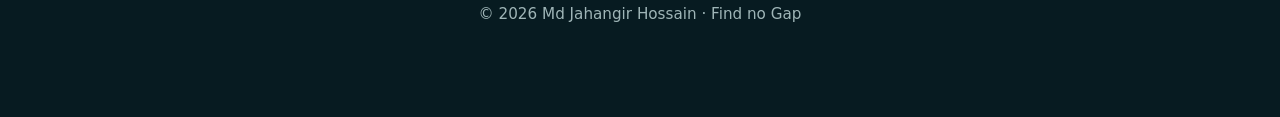
==== commit e95655f3: "Add files via upload" ====
--- a/index.html
+++ b/index.html
@@ -4,307 +4,224 @@
 <meta charset="utf-8">
 <meta name="viewport" content="width=device-width, initial-scale=1, viewport-fit=cover">
 <meta name="p:domain_verify" content="902cdfe76a651cce641a2b0a8f173975"/>
-<title>Helping Hands, Animal Lands – Kindness Coloring Book for Kids (Printable PDF)</title>
-<meta name="description" content="A printable kids coloring book that teaches kindness, empathy and care for animals. Instant digital download. Help neighbors, serve soup, bandage a puppy and color a brighter world.">
-<meta name="keywords" content="kids coloring book, kindness coloring pages, printable coloring book, empathy for kids, animal coloring pages, digital download">
+<title>Find no Gap – Timeless Values for Professionals, Students and Business Owners (Ebook)</title>
+<meta name="description" content="Find no Gap by Md Jahangir Hossain: an ebook on 13 timeless values and real-world stories that close the gap between peace and success. For professionals, students and business owners.">
+<meta name="keywords" content="Islamic self-help, Quranic values for success, peace and success, faith and career, Islamic business ethics, Muslim personal growth, ebook">
 <meta name="robots" content="index, follow, max-image-preview:large">
-<meta property="og:type" content="product">
-<meta property="og:title" content="Helping Hands, Animal Lands – Kindness Coloring Book">
-<meta property="og:description" content="Kids color acts of kindness toward people and wildlife. Printable digital download.">
+<meta property="og:type" content="book">
+<meta property="og:title" content="Find no Gap – Peace and success, together">
+<meta property="og:description" content="13 timeless values and real-world stories for professionals, students and business owners.">
+<meta property="og:image" content="find-no-gap-cover.jpg">
 <meta name="twitter:card" content="summary_large_image">
-<meta name="theme-color" content="#FFC93C">
+<meta name="theme-color" content="#0b2a33">
 <link rel="preconnect" href="https://fonts.googleapis.com">
-<link href="https://fonts.googleapis.com/css2?family=Baloo+2:wght@600;800&family=Nunito:wght@400;600;800&display=swap" rel="stylesheet">
+<link rel="preconnect" href="https://fonts.gstatic.com" crossorigin>
+<link rel="preconnect" href="https://img.youtube.com">
+<link href="https://fonts.googleapis.com/css2?family=DM+Sans:wght@400;500;700&family=Fraunces:opsz,wght@9..144,600;9..144,800&display=swap" rel="stylesheet">
 <script type="application/ld+json">
-{"@context":"https://schema.org","@type":"Product","name":"Helping Hands, Animal Lands","description":"Kids Creativity Boosting Through Coloring Humanity and Wildlife. A printable kindness coloring book.","category":"Coloring Book (Digital Download)","audience":{"@type":"PeopleAudience","suggestedMinAge":4,"suggestedMaxAge":10},"offers":{"@type":"Offer","url":"https://lucksource.gumroad.com/l/helpinghandsanimallands","availability":"https://schema.org/InStock","itemCondition":"https://schema.org/NewCondition"}}
+{"@context":"https://schema.org","@type":"Book","name":"Find no Gap","alternativeHeadline":"Timeless Values for Professionals, Students and Business Owners","author":{"@type":"Person","name":"Md Jahangir Hossain"},"inLanguage":"en","genre":"Self-help, Religion and spirituality","image":"find-no-gap-cover.jpg","description":"13 timeless values from the Quran, each paired with a real-world story, to help professionals, students and business owners close the gap between peace and success.","workExample":[{"@type":"Book","bookFormat":"https://schema.org/EBook","url":"https://books.apple.com/book/id6827780673"}]}
 </script>
 <script type="application/ld+json">
 {"@context":"https://schema.org","@type":"FAQPage","mainEntity":[
-{"@type":"Question","name":"What do I receive after buying?","acceptedAnswer":{"@type":"Answer","text":"An instant digital download of the printable coloring book. Print as many copies as you need for your own family or classroom."}},
-{"@type":"Question","name":"What ages is it for?","acceptedAnswer":{"@type":"Answer","text":"Ages 4 to 10. Bold outlines suit younger children, and scenes have detail for older kids."}},
-{"@type":"Question","name":"Do I need special supplies?","acceptedAnswer":{"@type":"Answer","text":"No. Crayons, colored pencils or washable markers all work on standard printer paper."}}]}
+{"@type":"Question","name":"What is the book about?","acceptedAnswer":{"@type":"Answer","text":"It explores thirteen values for success and inner peace, such as honesty, effort, patience, gratitude and consultation. Each chapter pairs a true story with a principle from the Quran and practical steps."}},
+{"@type":"Question","name":"Who is it for?","acceptedAnswer":{"@type":"Answer","text":"Professionals, students and business owners who want success that does not cost them their peace of mind."}},
+{"@type":"Question","name":"Do I need to be Muslim to read it?","acceptedAnswer":{"@type":"Answer","text":"The book is written from an Islamic perspective and draws on Quranic values. Readers of any background who value honesty, patience and fairness may also find the stories and ideas useful."}},
+{"@type":"Question","name":"Which format is it, and how do I read it?","acceptedAnswer":{"@type":"Answer","text":"It is an ebook that you read in the store's own reading app, such as Apple Books, on a phone, tablet or computer."}},
+{"@type":"Question","name":"Can I read a sample first?","acceptedAnswer":{"@type":"Answer","text":"On Apple Books, use the Get Sample button on the book page to preview the opening pages."}},
+{"@type":"Question","name":"Does it promise wealth?","acceptedAnswer":{"@type":"Answer","text":"No. It shares values and real stories. It does not promise a particular result."}}]}
 </script>
-
+<link rel="stylesheet" href="style.css">
+<script>document.documentElement.className="js"</script>
 </head>
 <body>
- 
+
 <div id="loading-overlay"><div class="spinner"></div></div>
-<noscript><style>#loading-overlay{display:none}</style></noscript>
-   <!-- ===== JAHATECHNO BANNER ===== -->
- 
+<noscript><style>#loading-overlay{display:none}.js .rv{opacity:1}</style></noscript>
+
+<!-- ===== JAHATECHNO BANNER ===== -->
 <a class="jt-banner" href="#top" aria-label="Jahatechno - All Technologies for all">
 <img src="Jahatechnologo.png" width="2880" height="520" alt="Jahatechno - All Technologies for all. Software development, website design, mobile apps, e-commerce, database design, integration, digital products, affiliate marketing, software development course, online teaching and all IT services.">
 </a>
 
-<style>
-#loading-overlay{
-    position:fixed;
-    inset:0;
-    display:flex;
-    justify-content:center;
-    align-items:center;
-    background:#fff;
-    z-index:9999;
-    opacity:1;
-    transition:opacity .5s ease;
+<!-- ===== PRODUCT SLIDER 1 (below banner) =====
+     Fill productsPath.txt with one line per product:  link | image | alt text
+     Lines starting with # are ignored. The slider hides itself when the file is empty. -->
+<div class="ticker" id="ticker1" data-src="productsPath.txt" role="region" aria-label="Our products"><ul class="ticker-track"></ul></div>
+
+<header class="top"><div class="wrap">
+<a class="logo" href="#top">Find no Gap</a>
+<nav aria-label="Main"><a href="#video">Watch</a><a href="#benefits">Benefits</a><a href="#inside">Inside</a><a href="#faq">FAQ</a><a class="btn" style="padding:8px 20px;box-shadow:none" href="#get">Get the ebook</a></nav>
+</div></header>
+
+<main id="top">
+<section class="hero dark"><svg class="hills" viewBox="0 0 1440 150" preserveAspectRatio="none" aria-hidden="true"><circle cx="1130" cy="40" r="34" fill="#e3b85a" opacity=".85"/><path d="M0 110 L180 50 L330 100 L520 30 L720 105 L900 60 L1100 110 L1260 70 L1440 105 V150 H0Z" fill="#1d5a5e" opacity=".55"/><path d="M0 130 C240 80 420 140 700 110 C980 80 1180 140 1440 100 V150 H0Z" fill="#0b2a33"/></svg>
+<div class="wrap">
+<div>
+<span class="pill">New ebook · 13 values · 13 real stories</span>
+<h1>Find no Gap</h1>
+<p class="sub">Timeless Values for Professionals, Students and Business Owners</p>
+<p class="hook"><b>Success you earn. Peace you carry.</b> This book shows how to build both, so you never have to choose.</p>
+<div class="cta-row"><a class="btn" href="#get">Get the ebook</a><a class="btn ghost" href="#video">Watch the 16-second ad</a></div>
+<ul class="trust"><li>📱 Read on phone, tablet or e-reader</li><li>📖 Free sample on Apple Books</li><li>🧭 Practical, not preachy</li></ul>
+</div>
+<div class="book"><img src="find-no-gap-cover.jpg" width="900" height="1440" alt="Find no Gap ebook cover by Md Jahangir Hossain: Timeless Values for Professionals, Students and Business Owners"></div>
+</div></section>
+
+<div class="strip"><p>Peace without ambition stalls. Success without peace burns out.</p></div>
+
+<!-- ===== PRODUCT SLIDER 2 (before the video) : productsPath2.txt ===== -->
+<div class="ticker" id="ticker2" data-src="productsPath2.txt" role="region" aria-label="More products"><ul class="ticker-track"></ul></div>
+
+<section class="video dark" id="video"><div class="wrap">
+<div class="rv"><h2>See it in 16 seconds</h2><p class="lead">A quiet hilltop, one honest question and a book that answers it.</p></div>
+<div class="rv"><div class="player" id="player">
+<img src="https://img.youtube.com/vi/NpY3xlbRax0/hqdefault.jpg" alt="Video preview: Find no Gap ebook advertisement" loading="lazy">
+<button type="button" aria-label="Play the Find no Gap video"><svg viewBox="0 0 24 24"><path d="M5 3l16 9-16 9z"/></svg></button></div>
+<p style="text-align:center;margin:12px 0 0"><a href="https://www.youtube.com/watch?v=NpY3xlbRax0" rel="noopener" target="_blank">Watch on YouTube</a></p></div>
+</div></section>
+
+<!-- ===== PRODUCT SLIDER 3 (after the video) : productsPath3.txt ===== -->
+<div class="ticker rev" id="ticker3" data-src="productsPath3.txt" role="region" aria-label="Recommended products"><ul class="ticker-track"></ul></div>
+
+<section id="benefits"><div class="wrap">
+<h2 class="rv">What you will gain</h2>
+<p class="lead rv">Short, clear chapters you can finish in one sitting and apply the same day.</p>
+<div class="grid">
+<div class="card rv"><div class="ico">⚖️</div><h3>Balance without guilt</h3><p>Stop treating work and faith as rivals. Learn to give each its due.</p></div>
+<div class="card rv"><div class="ico">🤝</div><h3>Trust that lasts</h3><p>Honesty, kept promises and fair dealing that build a name people rely on.</p></div>
+<div class="card rv"><div class="ico">🌱</div><h3>Steady effort</h3><p>Move from waiting to acting, with habits that compound over time.</p></div>
+<div class="card rv"><div class="ico">⏳</div><h3>Patience when it is slow</h3><p>Stay calm and keep going when results are late or setbacks arrive.</p></div>
+<div class="card rv"><div class="ico">📚</div><h3>Stories that stick</h3><p>Every value comes with a true story, from history to modern business.</p></div>
+<div class="card rv"><div class="ico">🧘</div><h3>Peace of mind</h3><p>Gratitude, moderation and trust that keep success from costing you your calm.</p></div>
+</div></div></section>
+
+<section style="background:var(--sand)"><div class="wrap">
+<h2 class="rv">Before and after the book</h2>
+<p class="lead rv">Small shifts in values change how a day, a career and a business feel.</p>
+<div class="ba">
+<div class="before rv"><h3>Before</h3><ul><li>Chasing goals while feeling empty</li><li>Work and faith pulling in different directions</li><li>Shortcuts that cost trust later</li><li>Giving up when progress is slow</li><li>Decisions made in a rush or alone</li></ul></div>
+<div class="after rv"><h3>After</h3><ul><li>Ambition guided by purpose</li><li>One life where work and faith agree</li><li>A reputation built on honesty</li><li>Patience that outlasts delays</li><li>Wise choices through planning and consultation</li></ul></div>
+</div></div></section>
+
+<section class="dark"><div class="wrap">
+<h2 class="rv">Written for how you live and work</h2>
+<div class="tabs" role="tablist" aria-label="Choose your role">
+<button class="tab" role="tab" id="t0" aria-selected="true" aria-controls="p0">Professionals</button>
+<button class="tab" role="tab" id="t1" aria-selected="false" aria-controls="p1" tabindex="-1">Students</button>
+<button class="tab" role="tab" id="t2" aria-selected="false" aria-controls="p2" tabindex="-1">Business owners</button></div>
+<div class="panel" role="tabpanel" id="p0" aria-labelledby="t0"><p>Earn trust that outlasts a promotion: honest reporting, reliable commitments, fair treatment of colleagues and calm under pressure.</p></div>
+<div class="panel" role="tabpanel" id="p1" aria-labelledby="t1" hidden><p>Build discipline and integrity: steady daily effort, honest work, learning for understanding and patience through hard subjects.</p></div>
+<div class="panel" role="tabpanel" id="p2" aria-labelledby="t2" hidden><p>Grow a business people trust: fair dealing, written agreements, wise spending, consultation and patience through slow seasons.</p></div>
+</div></section>
+
+<section id="inside"><div class="wrap">
+<h2 class="rv">What is inside</h2>
+<p class="lead rv">Thirteen values, each with a real-world story, the Quranic principle and a practical takeaway.</p>
+<ol class="chap">
+<li>Balance between this world and the next</li><li>Effort and action</li><li>Honesty and fair dealing</li><li>Trustworthiness and keeping promises</li><li>Justice and fairness</li><li>Documenting agreements</li><li>Patience and perseverance</li><li>Gratitude</li><li>Moderation and avoiding waste</li><li>Seeking knowledge</li><li>Consultation and teamwork</li><li>Trust in Allah alongside planning</li><li>When success is delayed</li></ol>
+<div class="flow"><span>Real story</span>→<span>Quranic principle</span>→<span>Three lenses</span>→<span>Reflect and act</span></div>
+</div></section>
+
+<section class="dark letter"><div class="wrap rv">
+<h2>A note to the reader</h2>
+<blockquote>“Success is something you achieve. Peace is something you carry. You do not have to pick one. Begin with one chapter, one value and one small step.”<cite>Md Jahangir Hossain</cite></blockquote>
+</div></section>
+
+<section class="dark" id="get" style="padding-top:0"><div class="wrap">
+<h2 class="rv">Get Find no Gap</h2>
+<p class="lead rv">Available from these ebook stores. More stores are being added.</p>
+<div class="stores" id="stores"></div>
+</div></section>
+
+<section id="faq"><div class="wrap" style="max-width:780px">
+<h2 class="rv">Questions readers ask</h2>
+<details><summary>What is the book about?</summary><p>It explores thirteen values for success and inner peace, such as honesty, effort, patience, gratitude and consultation. Each chapter pairs a true story with a principle from the Quran and practical steps.</p></details>
+<details><summary>Who is it for?</summary><p>Professionals, students and business owners who want success that does not cost them their peace of mind.</p></details>
+<details><summary>Do I need to be Muslim to read it?</summary><p>The book is written from an Islamic perspective and draws on Quranic values. Readers of any background who value honesty, patience and fairness may also find the stories and ideas useful.</p></details>
+<details><summary>Which format is it, and how do I read it?</summary><p>It is an ebook that you read in the store’s own reading app, such as Apple Books, on a phone, tablet or computer.</p></details>
+<details><summary>Can I read a sample first?</summary><p>On Apple Books, use the Get Sample button on the book page to preview the opening pages.</p></details>
+<details><summary>Does it promise wealth?</summary><p>No. It shares values and real stories. It does not promise a particular result.</p></details>
+</div></section>
+
+<section class="dark final"><div class="wrap rv">
+<h2>Close the gap between peace and success</h2>
+<p class="lead">One book, thirteen values, a calmer way to succeed.</p>
+<a class="btn" href="#get">Get the ebook</a>
+</div></section>
+</main>
+
+<footer><div class="share" id="share"></div>© <span id="yr">2026</span> Md Jahangir Hossain · Find no Gap</footer>
+<div class="sticky" id="sticky"><a class="btn" href="#get">Get the ebook</a></div>
+
+<script>
+/* STORES: paste the Kobo and Barnes & Noble links between the quotes when they go live. Empty = "Coming soon". */
+var STORES=[
+{name:"Apple Books",url:"https://books.apple.com/book/id6827780673"},
+{name:"Kobo",url:""},
+{name:"Barnes & Noble",url:""}];
+
+(function(){
+var $=function(s,r){return(r||document).querySelector(s)},$$=function(s,r){return[].slice.call((r||document).querySelectorAll(s))};
+
+/* loader */
+var ld=$("#loading-overlay");function hide(){if(!ld.parentNode)return;ld.classList.add("hide");setTimeout(function(){ld.remove()},500)}
+window.addEventListener("load",hide);setTimeout(hide,4000);
+
+/* stores */
+$("#stores").innerHTML=STORES.map(function(s){return'<div class="store rv"><h3>'+s.name+'</h3>'+(s.url?'<a class="btn" rel="noopener" target="_blank" href="'+s.url+'">Buy on '+s.name+'</a>':'<span class="btn off">Coming soon</span>')+'</div>'}).join("");
+
+/* video facade */
+var pl=$("#player");pl.querySelector("button").addEventListener("click",function(){var f=document.createElement("iframe");f.src="https://www.youtube-nocookie.com/embed/NpY3xlbRax0?autoplay=1&rel=0&modestbranding=1";f.title="Find no Gap ebook advertisement";f.allow="autoplay; encrypted-media; picture-in-picture";f.allowFullscreen=true;pl.innerHTML="";pl.appendChild(f)});
+
+/* tabs */
+var tabs=$$(".tab");tabs.forEach(function(t,i){t.addEventListener("click",function(){tabs.forEach(function(x,j){x.setAttribute("aria-selected",j==i);x.tabIndex=j==i?0:-1;$("#p"+j).hidden=j!=i})});t.addEventListener("keydown",function(e){var n=e.key=="ArrowRight"?1:e.key=="ArrowLeft"?-1:0;if(n){var k=tabs[(i+n+3)%3];k.focus();k.click()}})});
+
+/* reveal + sticky bar */
+if("IntersectionObserver"in window){var io=new IntersectionObserver(function(es){es.forEach(function(e){if(e.isIntersecting){e.target.classList.add("in");io.unobserve(e.target)}})},{threshold:.12});$$(".rv").forEach(function(n){io.observe(n)})}else{$$(".rv").forEach(function(n){n.classList.add("in")})}
+var st=$("#sticky");window.addEventListener("scroll",function(){st.classList.toggle("show",scrollY>520)},{passive:true});
+
+/* share */
+var u=encodeURIComponent(location.href),m=encodeURIComponent(new URL("find-no-gap-cover.jpg",location.href).href),d=encodeURIComponent("Find no Gap: timeless values for professionals, students and business owners");
+$("#share").innerHTML='<a target="_blank" rel="noopener" href="https://pinterest.com/pin/create/button/?url='+u+'&media='+m+'&description='+d+'">Save on Pinterest</a><a target="_blank" rel="noopener" href="https://www.facebook.com/sharer/sharer.php?u='+u+'">Facebook</a><a target="_blank" rel="noopener" href="https://wa.me/?text='+d+'%20'+u+'">WhatsApp</a><button type="button" id="cp">Copy link</button>';
+$("#cp").addEventListener("click",function(){var b=this;(navigator.clipboard?navigator.clipboard.writeText(location.href):Promise.reject()).then(function(){b.textContent="Copied!"},function(){b.textContent="Copy failed"})});
+$("#yr").textContent=new Date().getFullYear();
+
+/* ===== product sliders =====
+   Each .ticker reads its own text file (data-src). Line format:  link | image | alt text
+   Empty or missing file = slider stays hidden. */
+var reduce=window.matchMedia&&window.matchMedia("(prefers-reduced-motion: reduce)").matches;
+var SPEED=60;
+function initTicker(box){
+  var ul=$(".ticker-track",box),src=box.getAttribute("data-src");
+  fetch(src).then(function(r){return r.ok?r.text():""}).then(function(t){
+    t.split(/\r?\n/).forEach(function(l){
+      var p=l.split("|").map(function(x){return x.trim()});
+      if(l.charAt(0)=="#"||!p[0]||!p[1])return;
+      var li=document.createElement("li"),a=document.createElement("a"),im=new Image;
+      a.href=p[0];a.target="_blank";a.rel="noopener";
+      im.alt=p[2]||"";im.decoding="async";im.src=p[1];
+      a.appendChild(im);li.appendChild(a);ul.appendChild(li);
+    });
+    if(!ul.children.length)return;
+    box.classList.add("on");
+    if(reduce)return;
+    var originals=[].slice.call(ul.children);
+    function build(){
+      $$("[data-clone]",ul).forEach(function(n){ul.removeChild(n)});
+      var setW=ul.offsetWidth;if(!setW)return;
+      var n=Math.max(1,Math.ceil(box.clientWidth/setW));
+      for(var r=0;r<n*2-1;r++){originals.forEach(function(li){
+        var c=li.cloneNode(true);c.setAttribute("data-clone","");c.setAttribute("aria-hidden","true");
+        $$("a",c).forEach(function(a){a.tabIndex=-1});ul.appendChild(c)})}
+      box.style.setProperty("--dur",(n*setW/SPEED)+"s");
+      box.classList.add("is-live");
+    }
+    build();
+    var rt;window.addEventListener("resize",function(){clearTimeout(rt);rt=setTimeout(build,200)});
+  }).catch(function(){});
 }
-
-#loading-overlay.hide{
-    opacity:0;
-    pointer-events:none;
-}
-
-.spinner{
-    width:50px;
-    height:50px;
-    border:5px solid #ddd;
-    border-top-color:#2563eb;
-    border-radius:50%;
-    animation:spin .8s linear infinite;
-}
-
-@keyframes spin{
-    to{transform:rotate(360deg);}
-}
-</style>
-
-<script>
-window.addEventListener("load", () => {
-    const loader = document.getElementById("loading-overlay");
-
-    loader.classList.add("hide");
-
-    setTimeout(() => {
-        loader.remove();
-    }, 500); // match CSS transition duration
-});
-</script>
-    
-
-
-<!-- ===== PRODUCT TICKER =====
-     HOW TO ADD A NEW PRODUCT: copy one <li>...</li> line below, paste it at the end of the list,
-     then change the Gumroad link (href), the image file name (src) and the product name (alt).
-     Keep your images in the same folder as this index page, e.g.  src="my-new-book.jpg"
-     Tip: use square images (about 300x300 px) for the best look. -->
-<div class="ticker" id="ticker" role="region" aria-label="Our products">
-    <ul class="ticker-track" id="tickerTrack"></ul>
-</div>
-
-
-<header class="top"><div class="wrap">
-<a class="logo" href="#top">🐾 Helping Hands</a>
-<nav aria-label="Main"><a href="#benefits">Benefits</a><a href="#inside">Inside</a><a href="#more">More books</a><a href="#faq">FAQ</a><a class="btn alt" style="padding:6px 18px;font-size:1rem;box-shadow:none" href="https://lucksource.gumroad.com/l/helpinghandsanimallands" rel="noopener">Get the book</a></nav>
-</div></header>
-
-<main id="top">
-<section class="hero"><div class="wrap">
-<div>
-<span class="pill">Printable coloring book · Ages 4–10</span>
-<h1 class="rainbow"><span>Helping</span> <span>Hands,</span><br><span>Animal</span> <span>Lands</span></h1>
-<p class="sub">Kids Creativity Boosting Through Coloring Humanity and Wildlife</p>
-<p class="lead">Every page is a small act of kindness waiting for color: carrying groceries for a neighbor, serving warm soup, bandaging a puppy’s paw. Your child colors the kind of world they will grow up to build.</p>
-<div class="cta-row"><a class="btn" href="https://lucksource.gumroad.com/l/helpinghandsanimallands" rel="noopener">Download the coloring book</a><a href="#video" style="font-weight:800;color:var(--ink)">Watch the preview</a></div>
-<ul class="trust"><li>⚡ Instant download</li><li>🖨️ Print again and again</li><li>🎨 Any crayons work</li></ul>
-</div>
-<div class="book"><img src="helpingHandThumnail.png" width="600" height="600" alt="Cover of Helping Hands, Animal Lands kids coloring book showing children helping a grandmother, a horse, a puppy and a kitten"><div class="stamp">Small acts, big world!</div></div>
-</div></section>
-
-<div class="strip"><p>Kind kids → happier animals → a brighter tomorrow</p></div>
-
-<section class="video" id="video"><div class="wrap">
-<div><h2>See it in action</h2><p class="lead">A one-minute look at the pages, the stories and the kindness your child will color in.</p></div>
-<div>
-<div class="player" id="player">
-<img src="HelpingHandCover.png" alt="Preview of the Helping Hands, Animal Lands coloring book pages" loading="lazy">
-<button type="button" aria-label="Play the Helping Hands, Animal Lands video"><svg viewBox="0 0 24 24"><path d="M5 3l16 9-16 9z"/></svg></button>
-</div>
-<p style="text-align:center;margin:12px 0 0"><a href="https://www.youtube.com/watch?v=15d28rFL3uc" rel="noopener" target="_blank">Watch on YouTube: TeachingMoral</a></p>
-</div>
-</div></section>
-
-<section id="benefits"><div class="wrap">
-<h2>What your child gains</h2>
-<p class="lead">Coloring is play. Kindness stories turn that play into habits that last.</p>
-<div class="grid">
-<div class="card"><div class="ico">💛</div><h3>Empathy that sticks</h3><p>Seeing and coloring someone being helped builds the instinct to notice who needs a hand.</p></div>
-<div class="card"><div class="ico">🎨</div><h3>Creativity unlocked</h3><p>Open scenes invite free choices of color, mood and detail. No wrong answers.</p></div>
-<div class="card"><div class="ico">🧘</div><h3>Calm, focused time</h3><p>Screen-free quiet that builds attention span and fine motor control.</p></div>
-<div class="card"><div class="ico">🐶</div><h3>Respect for animals</h3><p>Gentle wildlife and pet scenes teach safe, loving care for every creature.</p></div>
-<div class="card"><div class="ico">🗣️</div><h3>Conversation starters</h3><p>Each page opens a talk about sharing, gratitude and helping at home.</p></div>
-<div class="card"><div class="ico">🌟</div><h3>A brighter future</h3><p>Confident, caring children grow into the neighbors every community hopes for.</p></div>
-</div></div></section>
-
-<section style="background:var(--wash)"><div class="wrap">
-<h2>Before and after the book</h2>
-<p class="lead">Small daily moments shape character. Here is the difference a few colored pages can start.</p>
-<div class="ba">
-<div class="before"><h3>Before</h3><ul>
-<li>Hours of passive screen time</li><li>Kindness talked about, rarely practiced</li><li>Short attention, quick frustration</li><li>Animals seen only as pets or pictures</li><li>Parents hunting for meaningful activities</li></ul></div>
-<div class="after"><h3>After</h3><ul>
-<li>Screen-free, creative quiet time</li><li>Kids offer help to family and neighbors</li><li>Longer focus and proud finished pages</li><li>Gentle care for pets and wildlife</li><li>A ready stack of values-based activities</li></ul></div>
-</div></div></section>
-
-<section class="inside" id="inside"><div class="wrap">
-<h2>What’s inside</h2>
-<p class="lead">Warm, easy-to-color scenes of people and animals helping each other.</p>
-<ul class="themes">
-<li><b>👩‍👧</b>Taking care of mother</li>
-<li><b>🧥</b>Sharing clothes with elders in need</li>
-<li><b>🛒</b>Helping a neighbor carry groceries</li>
-<li><b>🚶</b>Walking an older man safely across the road</li>
-<li><b>🧸</b>Giving toys to children for free</li>
-<li><b>🍲</b>Serving hot soup to an elderly woman</li>
-<li><b>🐕</b>Bandaging a wounded animal</li>
-<li><b>🐢</b>Wildlife, beaches, forests and baby deer</li>
-</ul>
-<div class="peek"><img src="helpingHandThumnail.png" width="1600" height="900" loading="lazy" alt="Back and front cover of the coloring book with scenes of children cleaning a beach, planting a tree, caring for a dog and feeding kittens"></div>
-</div></section>
-
-<section class="how"><div class="wrap">
-<h2>Ready in three steps</h2>
-<div class="grid">
-<div class="card"><h3>Download</h3><p>Buy once and get the PDF instantly.</p></div>
-<div class="card"><h3>Print</h3><p>Use any home printer on regular paper. Reprint favorites anytime.</p></div>
-<div class="card"><h3>Color and talk</h3><p>Color together and ask, “How could we help like this today?”</p></div>
-</div></div></section>
-
-<section class="shop" id="more"><div class="wrap">
-<h2>More books from the shelf</h2>
-<p class="lead">New kindness and creativity books land here as they are released.</p>
-<div class="pgrid" id="products"></div>
-</div></section>
-
-<section id="faq"><div class="wrap" style="max-width:780px">
-<h2>Questions parents ask</h2>
-<details><summary>What do I receive after buying?</summary><p>An instant digital download of the printable coloring book. Print as many copies as you need for your own family or classroom.</p></details>
-<details><summary>What ages is it for?</summary><p>Ages 4 to 10. Bold outlines suit younger children, and scenes have detail for older kids.</p></details>
-<details><summary>Do I need special supplies?</summary><p>No. Crayons, colored pencils or washable markers all work on standard printer paper.</p></details>
-<details><summary>Is it a physical book?</summary><p>No, it is a digital PDF you print at home, so there is no shipping wait.</p></details>
-</div></section>
-
-<section class="final"><div class="wrap">
-<h2>Give your child a kinder world to color</h2>
-<p class="lead">One download. Endless pages of small acts that make a big world brighter.</p>
-<a class="btn" href="https://lucksource.gumroad.com/l/helpinghandsanimallands" rel="noopener">Get Helping Hands, Animal Lands</a>
-</div></section>
-</main>
-
-<footer><div class="wrap">© <span id="yr">2026</span> Lucksource · Printable for personal and classroom use</div></footer>
-<div class="sticky"><a class="btn" href="https://lucksource.gumroad.com/l/helpinghandsanimallands" rel="noopener">Download the coloring book</a></div>
-
-<script>
-/* Add a new product by adding one object here. Leave "url" empty for a "coming soon" card. */
-var PRODUCTS=[
-{title:"Helping Hands, Animal Lands",tag:"Coloring book",desc:"Kindness to people and wildlife, one colored page at a time.",url:"https://lucksource.gumroad.com/l/helpinghandsanimallands",img:"[data-uri]",emoji:"🐾"},
-{title:"Next book coming soon",tag:"Coming soon",desc:"A new moral-story activity book for curious kids.",url:"",img:"",emoji:"✨"}
-];
-(function(){
-var box=document.getElementById("products");
-PRODUCTS.forEach(function(p){
-var a=document.createElement("article");a.className="prod"+(p.url?"":" soon");
-var media=p.img?'<img loading="lazy" alt=""/>':'<div class="ph" aria-hidden="true"></div>';
-a.innerHTML=media+'<div class="b"><span class="tag"></span><h3></h3><p></p><a class="btn"></a></div>';
-if(p.img)a.querySelector("img").src=p.img;else a.querySelector(".ph").textContent=p.emoji;
-a.querySelector("img")&&(a.querySelector("img").alt=p.title+" cover");
-a.querySelector(".tag").textContent=p.tag;a.querySelector("h3").textContent=p.title;a.querySelector("p").textContent=p.desc;
-var b=a.querySelector(".btn");b.textContent=p.url?"Get it now":"Coming soon";if(p.url){b.href=p.url;b.rel="noopener"}
-box.appendChild(a)});
-var pl=document.getElementById("player");
-pl.querySelector("button").addEventListener("click",function(){
-var f=document.createElement("iframe");f.src="https://www.youtube-nocookie.com/embed/15d28rFL3uc?autoplay=1&rel=0";
-f.title="Helping Hands, Animal Lands video";f.allow="autoplay; encrypted-media; picture-in-picture";f.allowFullscreen=true;
-pl.innerHTML="";pl.appendChild(f)});
-document.getElementById("yr").textContent=new Date().getFullYear();
+$$(".ticker").forEach(initTicker);
 })();
 </script>
-
-<script>
-(function(){
-var pl=document.getElementById("player");
-pl.querySelector("button").addEventListener("click",function(){
-var f=document.createElement("iframe");f.src="https://www.youtube-nocookie.com/embed/15d28rFL3uc?autoplay=1&rel=0";
-f.title="Inspiration To Education video";f.allow="autoplay; encrypted-media; picture-in-picture";f.allowFullscreen=true;
-pl.innerHTML="";pl.appendChild(f)});
-document.getElementById("yr").textContent=new Date().getFullYear();
-var box=document.getElementById("ticker"),ul=document.getElementById("tickerTrack");
-var originals=[].slice.call(ul.children);
-if(window.matchMedia&&window.matchMedia("(prefers-reduced-motion: reduce)").matches)return;
-var SPEED=60;
-function build(){
-[].slice.call(ul.querySelectorAll("[data-clone]")).forEach(function(n){ul.removeChild(n)});
-var setW=ul.offsetWidth;if(!setW)return;
-var n=Math.max(1,Math.ceil(box.clientWidth/setW));
-for(var r=0;r<n*2-1;r++){originals.forEach(function(li){
-var c=li.cloneNode(true);c.setAttribute("data-clone","");c.setAttribute("aria-hidden","true");
-[].forEach.call(c.querySelectorAll("a"),function(a){a.tabIndex=-1});ul.appendChild(c)})}
-box.style.setProperty("--dur",(n*setW/SPEED)+"s");box.classList.add("is-live")}
-build();
-var t;window.addEventListener("resize",function(){clearTimeout(t);t=setTimeout(build,200)});
-})();
-</script>
-
-<script> 
-async function loadPage() {
-    const tickerTrack = document.getElementById("tickerTrack");
-
-    try {
-        // Read the product list from the text file
-       
-  
-        const response = await fetch("productsPath.txt");
-
-        if (!response.ok) {
-            throw new Error("Could not load productsPath.txt");
-        }
-
-        const text = await response.text();
-
-       
-        // Create the UL > LI > A > IMG structure
-        const lines = text.split(/\r?\n/);
-
-        lines.forEach(line => {
-            if (!line.trim()) return;
-
-            const [href, src, alt] = line.split("|").map(x => x.trim());
-
-            if (!href || !src) return;
-
-            const li = document.createElement("li");
-            const a = document.createElement("a");
-            const img = document.createElement("img");
-
-            a.href = href;
-            a.target = "_blank";
-            a.rel = "noopener";
-
-            img.src = src;
-            img.alt = alt || "";
-            img.decoding = "async";
-
-            a.appendChild(img);
-            li.appendChild(a);
-            tickerTrack.appendChild(li);
-        });
-
-          const link = document.createElement("link");
-        link.rel = "stylesheet";
-        link.href = "style.css";
-        document.head.appendChild(link);
-        
-       
-
-    } catch (error) {
-        console.error("Ticker loading error:", error);
-    }
-
-    
-}
-
-document.addEventListener("DOMContentLoaded", loadPage);
-
-</script> 
-    
 </body>
 </html>
--- a/style.css
+++ b/style.css
@@ -0,0 +1,167 @@
+/* Find no Gap landing page - single stylesheet */
+:root{
+  --ink:#0b2a33;--teal:#1d5a5e;--gold:#e3b85a;--gold-d:#c99a35;--sand:#e9e0c8;--paper:#f8f4e8;--text:#1c2b30;--mute:#5b6a6e;
+  --serif:"Fraunces",Georgia,"Times New Roman",serif;--sans:"DM Sans",system-ui,-apple-system,"Segoe UI",Roboto,Arial,sans-serif;
+}
+*{box-sizing:border-box}
+html{scroll-behavior:smooth;scroll-padding-top:64px}
+body{margin:0;font-family:var(--sans);font-size:1.0625rem;line-height:1.6;color:var(--text);background:var(--paper);-webkit-text-size-adjust:100%}
+img{max-width:100%;height:auto;display:block}
+a{color:var(--teal)}
+.wrap{width:min(1120px,100% - 40px);margin-inline:auto}
+h1,h2,h3{font-family:var(--serif);line-height:1.15;margin:0 0 .5em;color:var(--ink)}
+h2{font-size:clamp(1.7rem,3.4vw,2.4rem);font-weight:800}
+h3{font-size:1.2rem;font-weight:600}
+p{margin:0 0 1em}
+.lead{font-size:1.15rem;color:var(--mute);max-width:62ch}
+section{padding:72px 0}
+:focus-visible{outline:3px solid var(--gold);outline-offset:3px}
+
+/* loader */
+#loading-overlay{position:fixed;inset:0;display:flex;justify-content:center;align-items:center;background:#fff;z-index:9999;opacity:1;transition:opacity .5s ease}
+#loading-overlay.hide{opacity:0;pointer-events:none}
+.spinner{width:50px;height:50px;border:5px solid #ddd;border-top-color:#2563eb;border-radius:50%;animation:spin .8s linear infinite}
+@keyframes spin{to{transform:rotate(360deg)}}
+
+/* jahatechno banner */
+.jt-banner{display:block;width:100%;background:#0B3D2E;line-height:0}
+.jt-banner img{display:block;width:100%;height:250px;max-width:1600px;margin:0 auto;object-fit:contain}
+
+/* product tickers (same tile style as your existing style.css) */
+.ticker{--t:clamp(88px,17vw,132px);display:none;background:var(--sand);border-block:2px dashed rgba(11,42,51,.18);padding:12px 0;overflow-x:auto;overflow-y:hidden;scrollbar-width:none;-webkit-mask-image:linear-gradient(90deg,transparent,#000 5%,#000 95%,transparent);mask-image:linear-gradient(90deg,transparent,#000 5%,#000 95%,transparent)}
+.ticker.on{display:block}
+.ticker::-webkit-scrollbar{display:none}
+.ticker-track{display:flex;flex-wrap:nowrap;width:max-content;margin:0;padding:0;list-style:none}
+.ticker-track li{flex:0 0 auto;width:var(--t);height:var(--t);margin-right:14px;border-radius:16px;overflow:hidden;background:linear-gradient(135deg,var(--teal),var(--gold));border:3px solid #fff;box-shadow:0 4px 10px rgba(11,42,51,.22)}
+.ticker-track a{display:block;width:100%;height:100%}
+.ticker-track img{width:100%;height:100%;object-fit:cover}
+.ticker.is-live{overflow:hidden}
+.ticker.is-live .ticker-track{animation:ticker-ltr var(--dur,30s) linear infinite;will-change:transform}
+.ticker.rev.is-live .ticker-track{animation-direction:reverse}
+.ticker.is-live:hover .ticker-track,.ticker.is-live:focus-within .ticker-track{animation-play-state:paused}
+@keyframes ticker-ltr{from{transform:translate3d(-50%,0,0)}to{transform:translate3d(0,0,0)}}
+
+/* header */
+header.top{position:sticky;top:0;z-index:50;background:rgba(11,42,51,.96);backdrop-filter:blur(8px);color:#fff}
+header.top .wrap{display:flex;align-items:center;justify-content:space-between;gap:16px;min-height:60px}
+.logo{font-family:var(--serif);font-weight:800;font-size:1.3rem;color:#fff;text-decoration:none}
+header nav{display:flex;align-items:center;gap:22px}
+header nav a:not(.btn){color:#d8e6e6;text-decoration:none;font-weight:500;font-size:.98rem}
+header nav a:not(.btn):hover{color:var(--gold)}
+@media(max-width:760px){header nav a:not(.btn){display:none}}
+
+/* buttons */
+.btn{display:inline-block;background:var(--gold);color:var(--ink);font-weight:700;text-decoration:none;padding:14px 28px;border-radius:999px;border:0;cursor:pointer;font:inherit;font-weight:700;box-shadow:0 6px 18px rgba(227,184,90,.35);transition:background .2s,transform .2s}
+.btn:hover{background:#f0c970;transform:translateY(-2px)}
+.btn.ghost{background:transparent;color:#fff;box-shadow:none;border:2px solid rgba(255,255,255,.5)}
+.btn.ghost:hover{background:rgba(255,255,255,.1)}
+.btn.off{background:#d9d3c0;color:#6c6a60;box-shadow:none;cursor:default}
+.btn.off:hover{transform:none;background:#d9d3c0}
+
+/* dark sections */
+.dark{background:var(--ink);color:#e3eded}
+.dark h1,.dark h2,.dark h3{color:#fff}
+.dark .lead{color:#b4c7c8}
+.dark a:not(.btn){color:var(--gold)}
+
+/* hero */
+.hero{position:relative;overflow:hidden;padding:72px 0 140px}
+.hero .wrap{display:grid;grid-template-columns:1.15fr .85fr;gap:48px;align-items:center;position:relative;z-index:1}
+.hero h1{font-size:clamp(2.8rem,7vw,5rem);font-weight:800;letter-spacing:-.02em;margin-bottom:.15em}
+.pill{display:inline-block;background:rgba(227,184,90,.15);color:var(--gold);border:1px solid rgba(227,184,90,.4);border-radius:999px;padding:5px 16px;font-size:.92rem;font-weight:500;margin-bottom:18px}
+.sub{font-family:var(--serif);font-size:clamp(1.15rem,2.2vw,1.5rem);color:#d6e4e4;margin-bottom:18px}
+.hook{max-width:52ch;color:#c4d6d6}
+.hook b{color:#fff}
+.cta-row{display:flex;flex-wrap:wrap;gap:14px;margin:26px 0}
+.trust{list-style:none;margin:0;padding:0;display:flex;flex-wrap:wrap;gap:8px 22px;font-size:.95rem;color:#b4c7c8}
+.book{justify-self:center;max-width:340px;transform:rotate(2deg)}
+.book img{border-radius:6px 12px 12px 6px;box-shadow:-10px 14px 0 rgba(0,0,0,.18),0 30px 60px rgba(0,0,0,.45);background:#123c45;aspect-ratio:900/1440;object-fit:cover;width:100%}
+.hills{position:absolute;left:0;right:0;bottom:-1px;width:100%;height:130px;z-index:0}
+@media(max-width:820px){.hero .wrap{grid-template-columns:1fr}.book{order:-1;max-width:240px}.hero{padding-top:44px}}
+
+/* strip */
+.strip{background:var(--gold);color:var(--ink);text-align:center;padding:18px 20px}
+.strip p{margin:0;font-family:var(--serif);font-weight:600;font-size:clamp(1.05rem,2.4vw,1.4rem)}
+
+/* video */
+.video .wrap>div:first-child{text-align:center;margin-bottom:28px}
+.video .lead{margin-inline:auto}
+.player{position:relative;max-width:820px;margin-inline:auto;aspect-ratio:16/9;border-radius:14px;overflow:hidden;background:#000;box-shadow:0 24px 60px rgba(0,0,0,.45)}
+.player img,.player iframe{position:absolute;inset:0;width:100%;height:100%;border:0;object-fit:cover}
+.player button{position:absolute;left:50%;top:50%;width:84px;height:84px;margin:-42px 0 0 -42px;border-radius:50%;border:0;background:var(--gold);cursor:pointer;display:grid;place-items:center;box-shadow:0 10px 30px rgba(0,0,0,.4);transition:transform .2s}
+.player button:hover{transform:scale(1.08)}
+.player svg{width:34px;height:34px;fill:var(--ink);margin-left:4px}
+
+/* cards */
+.grid{display:grid;grid-template-columns:repeat(auto-fit,minmax(260px,1fr));gap:22px;margin-top:34px}
+.card{background:#fff;border-radius:16px;padding:28px 26px;border:1px solid rgba(11,42,51,.08);box-shadow:0 4px 16px rgba(11,42,51,.06)}
+.card .ico{font-size:2rem;margin-bottom:10px}
+.card p{margin:0;color:var(--mute)}
+
+/* before / after */
+.ba{display:grid;grid-template-columns:1fr 1fr;gap:22px;margin-top:34px}
+.ba>div{border-radius:16px;padding:30px}
+.ba ul{margin:0;padding:0;list-style:none}
+.ba li{padding:9px 0 9px 32px;position:relative;border-top:1px solid rgba(0,0,0,.08)}
+.ba li::before{position:absolute;left:0;top:9px;font-weight:700}
+.before{background:#f1e4dc}
+.before li::before{content:"✕";color:#b4492f}
+.after{background:var(--ink);color:#e3eded}
+.after h3{color:#fff}
+.after li{border-color:rgba(255,255,255,.12)}
+.after li::before{content:"✓";color:var(--gold)}
+@media(max-width:700px){.ba{grid-template-columns:1fr}}
+
+/* tabs */
+.tabs{display:flex;flex-wrap:wrap;gap:10px;margin:26px 0 18px}
+.tab{font:inherit;font-weight:500;background:transparent;color:#d6e4e4;border:2px solid rgba(255,255,255,.25);border-radius:999px;padding:9px 22px;cursor:pointer}
+.tab[aria-selected="true"]{background:var(--gold);border-color:var(--gold);color:var(--ink);font-weight:700}
+.panel{max-width:62ch;font-size:1.2rem;font-family:var(--serif);color:#e9f1f1}
+
+/* chapters */
+.chap{list-style:none;counter-reset:c;margin:34px 0 0;padding:0;display:grid;grid-template-columns:repeat(auto-fit,minmax(300px,1fr));gap:12px 28px}
+.chap li{counter-increment:c;display:flex;gap:14px;align-items:center;padding:14px 18px;background:#fff;border-radius:12px;border:1px solid rgba(11,42,51,.08)}
+.chap li::before{content:counter(c);flex:none;width:34px;height:34px;border-radius:50%;background:var(--ink);color:var(--gold);display:grid;place-items:center;font-weight:700;font-size:.95rem}
+.flow{display:flex;flex-wrap:wrap;gap:10px;align-items:center;margin-top:30px;color:var(--teal);font-weight:700}
+.flow span{background:var(--sand);padding:8px 16px;border-radius:999px;color:var(--ink);font-weight:500}
+
+/* letter */
+.letter blockquote{margin:24px 0 0;max-width:30em;font-family:var(--serif);font-size:clamp(1.3rem,3vw,1.9rem);line-height:1.4;color:#fff;border-left:4px solid var(--gold);padding-left:24px}
+.letter cite{display:block;margin-top:16px;font-family:var(--sans);font-size:1rem;color:var(--gold);font-style:normal}
+
+/* stores */
+.stores{display:grid;grid-template-columns:repeat(auto-fit,minmax(240px,1fr));gap:20px;margin-top:30px}
+.store{background:rgba(255,255,255,.06);border:1px solid rgba(255,255,255,.14);border-radius:16px;padding:26px;text-align:center}
+.store h3{margin-bottom:16px}
+.store .btn{width:100%}
+
+/* faq */
+details{background:#fff;border-radius:12px;border:1px solid rgba(11,42,51,.1);margin-top:12px;padding:0 22px}
+summary{cursor:pointer;font-weight:700;padding:18px 0;list-style:none;display:flex;justify-content:space-between;gap:12px}
+summary::-webkit-details-marker{display:none}
+summary::after{content:"+";font-size:1.5rem;line-height:1;color:var(--teal)}
+details[open] summary::after{content:"–"}
+details p{color:var(--mute)}
+
+/* final */
+.final{text-align:center}
+.final .lead{margin-inline:auto}
+.final .btn{margin-top:10px}
+
+footer{background:#071b21;color:#9fb5b7;text-align:center;padding:30px 20px 90px;font-size:.95rem}
+.share{display:flex;flex-wrap:wrap;gap:10px 18px;justify-content:center;margin-bottom:14px}
+.share a,.share button{color:var(--gold);background:none;border:0;font:inherit;cursor:pointer;text-decoration:underline}
+
+.sticky{position:fixed;left:0;right:0;bottom:0;z-index:40;padding:10px 16px calc(10px + env(safe-area-inset-bottom,0px));background:rgba(11,42,51,.95);text-align:center;transform:translateY(110%);transition:transform .3s}
+.sticky.show{transform:none}
+.sticky .btn{width:min(420px,100%)}
+
+/* reveal (only when JS is on) */
+.js .rv{opacity:0;transform:translateY(14px);transition:opacity .5s,transform .5s}
+.js .rv.in{opacity:1;transform:none}
+@media(prefers-reduced-motion:reduce){
+  html{scroll-behavior:auto}
+  .js .rv{opacity:1;transform:none;transition:none}
+  .ticker.is-live .ticker-track{animation:none}
+  .btn,.player button{transition:none}
+}
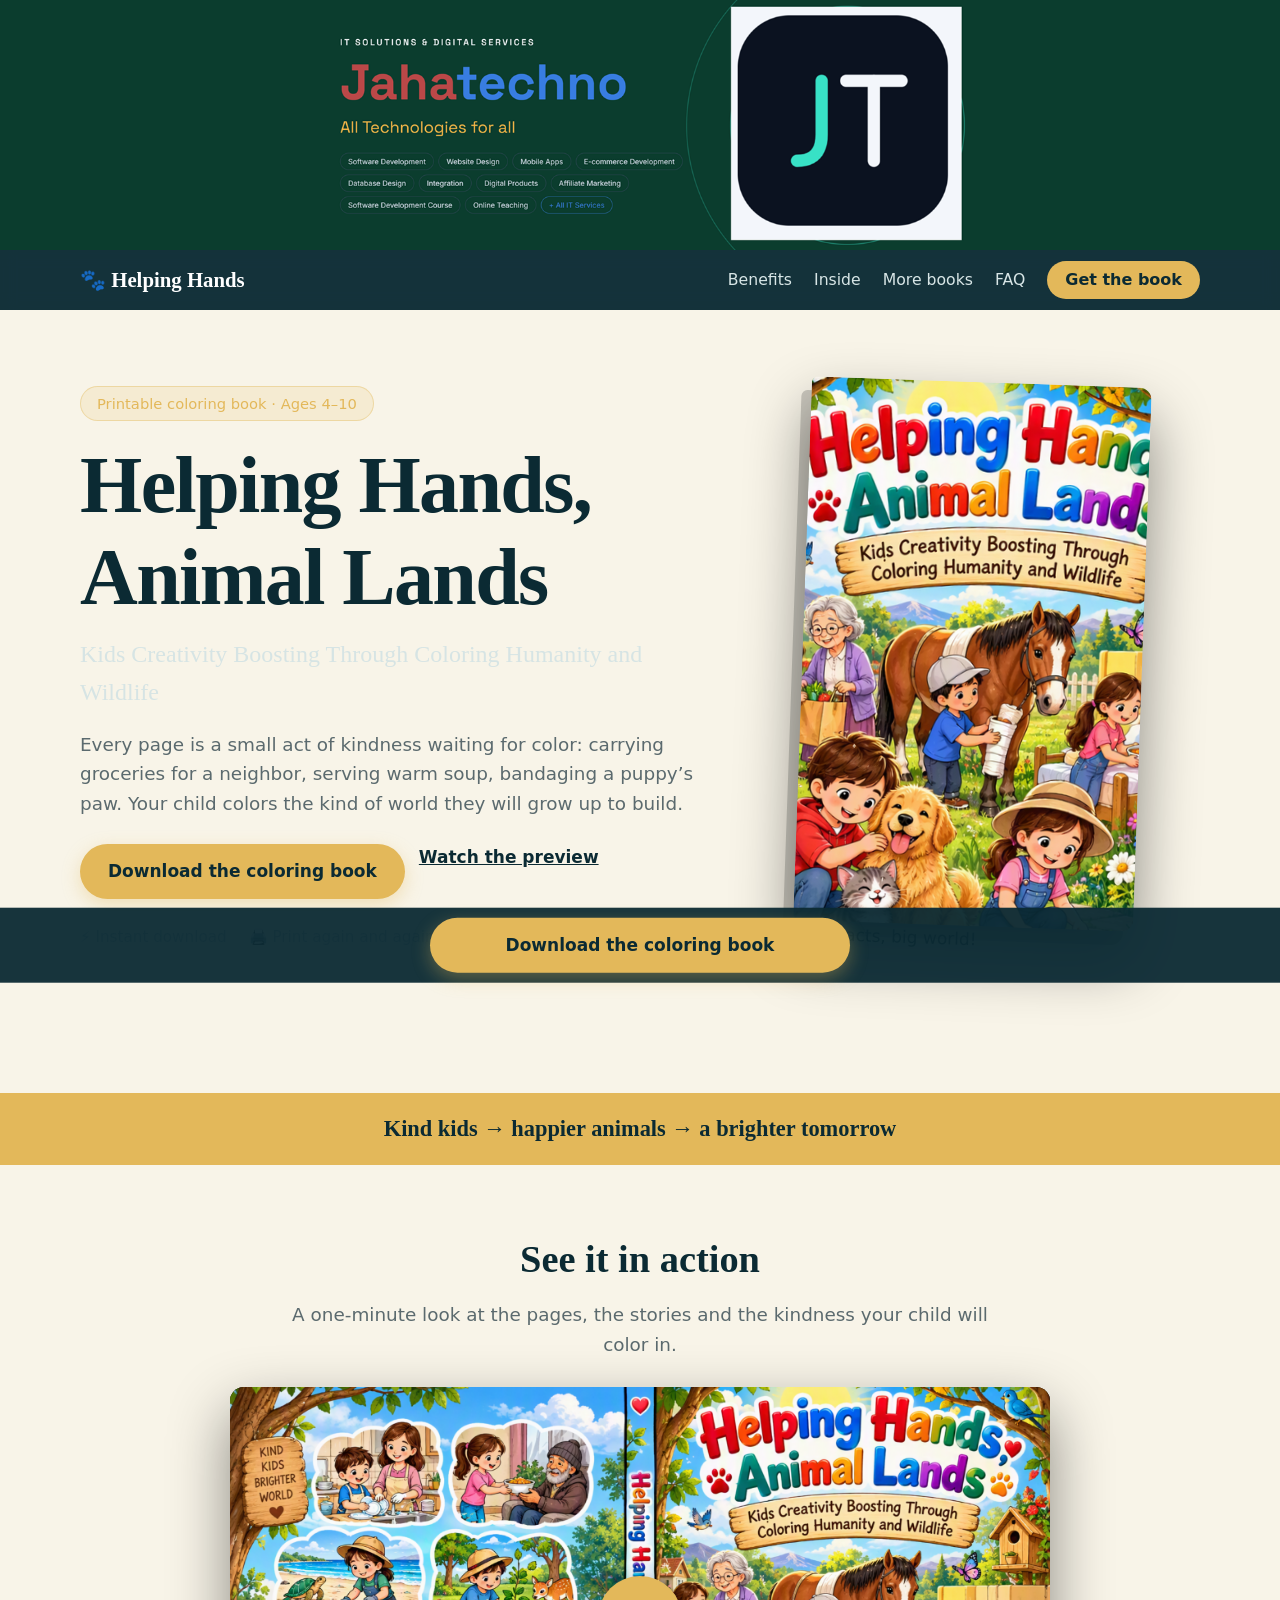
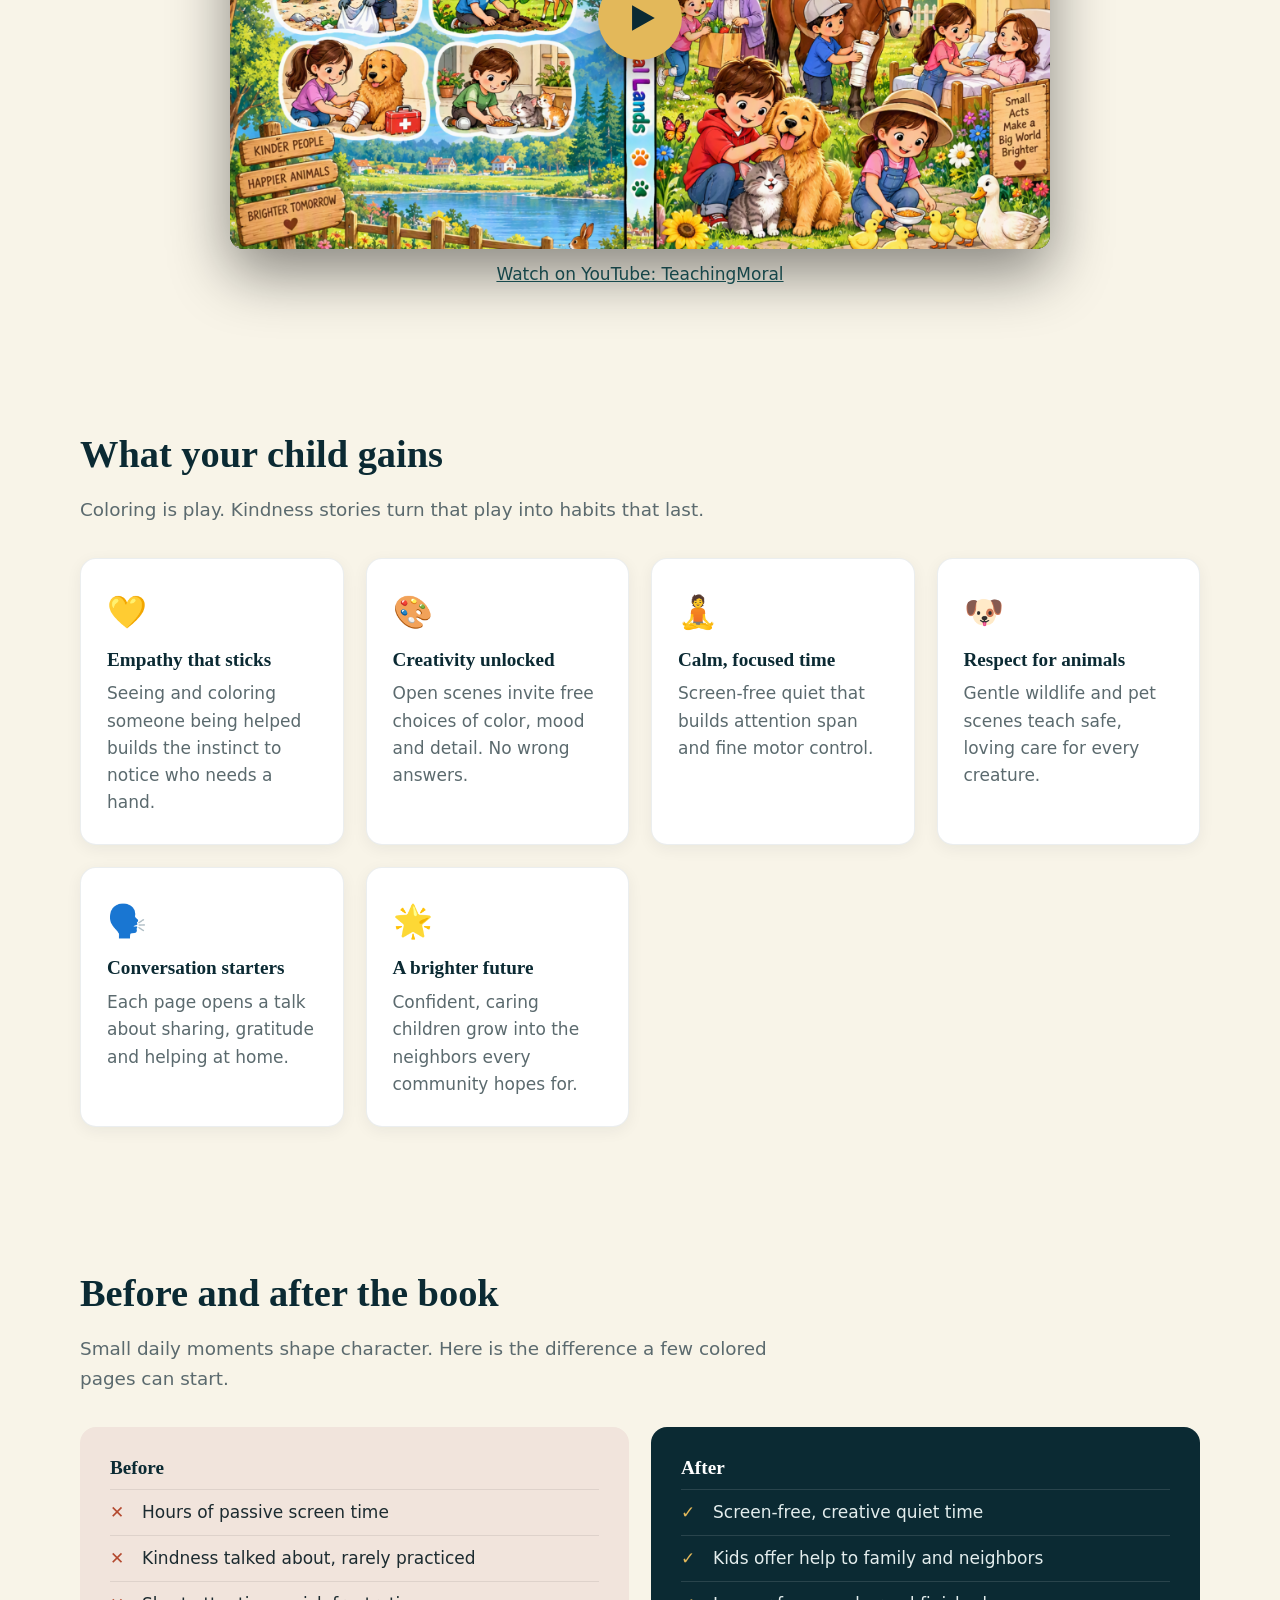
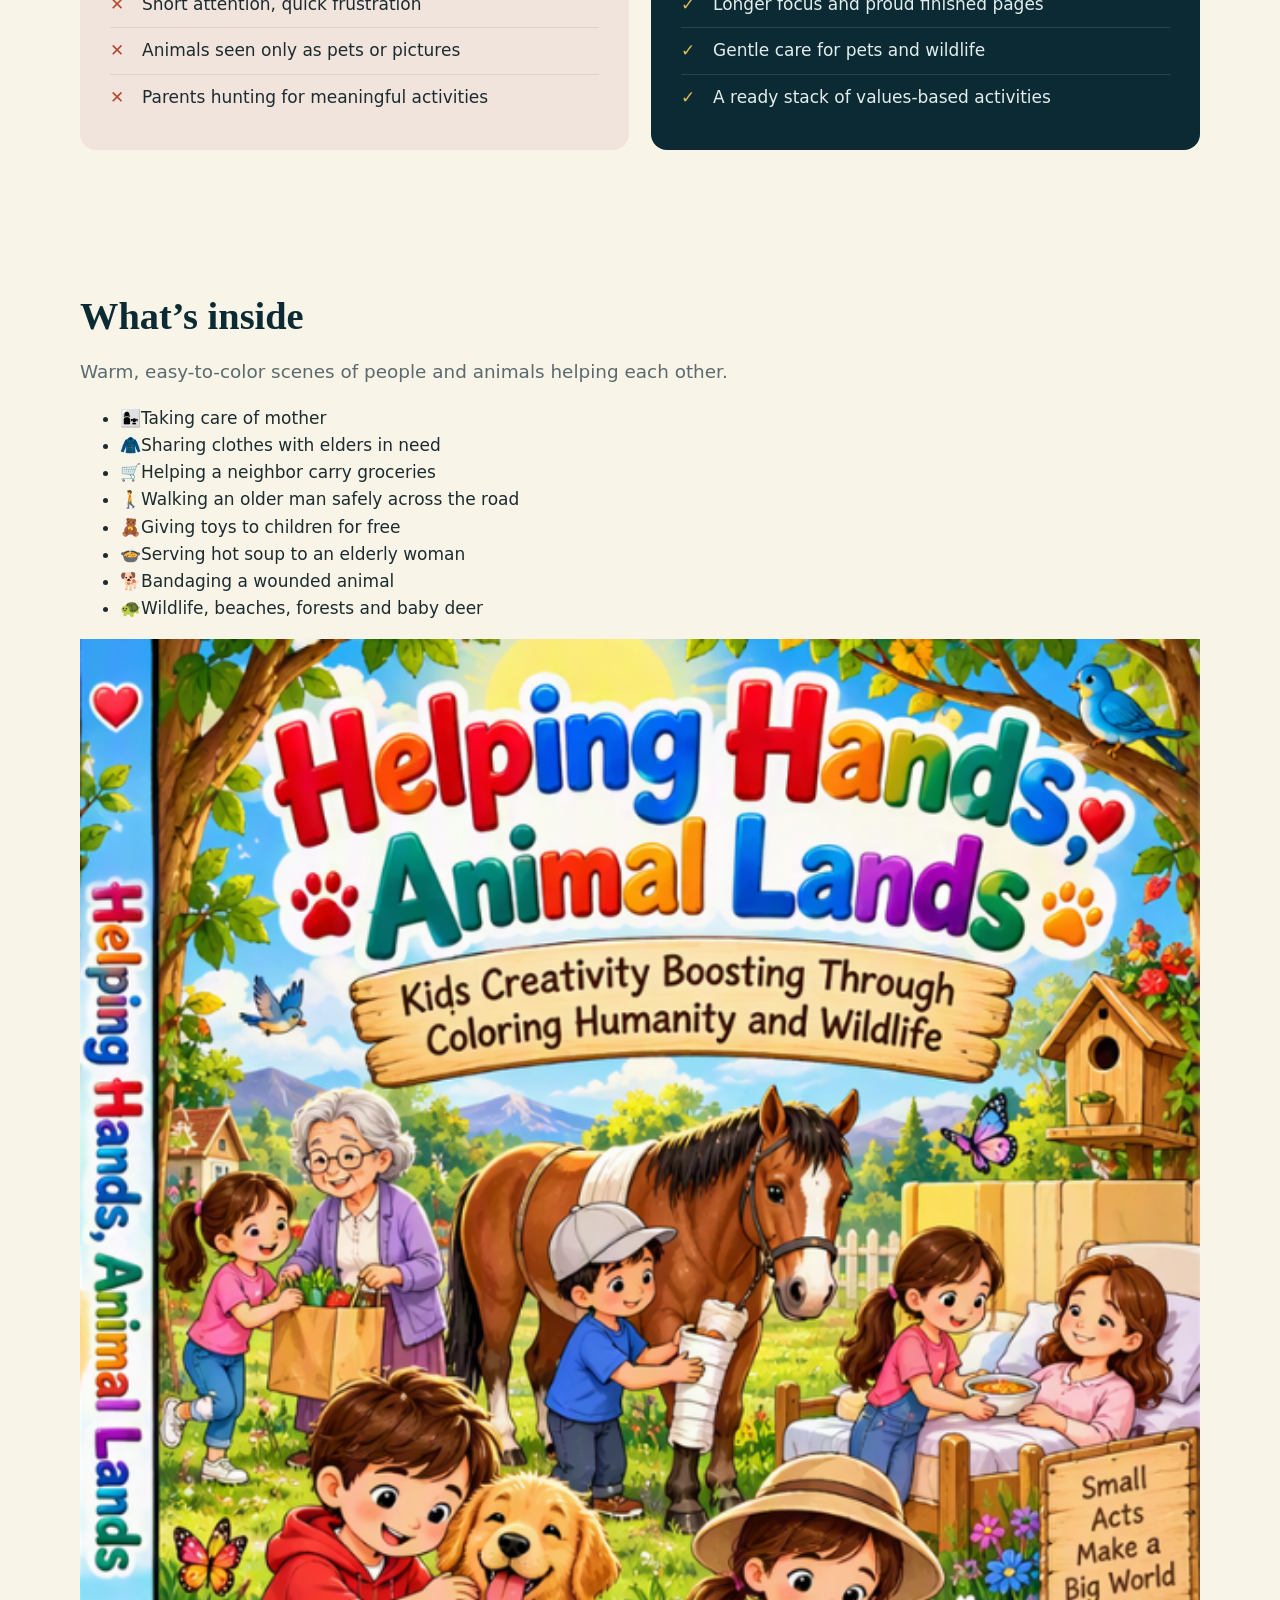
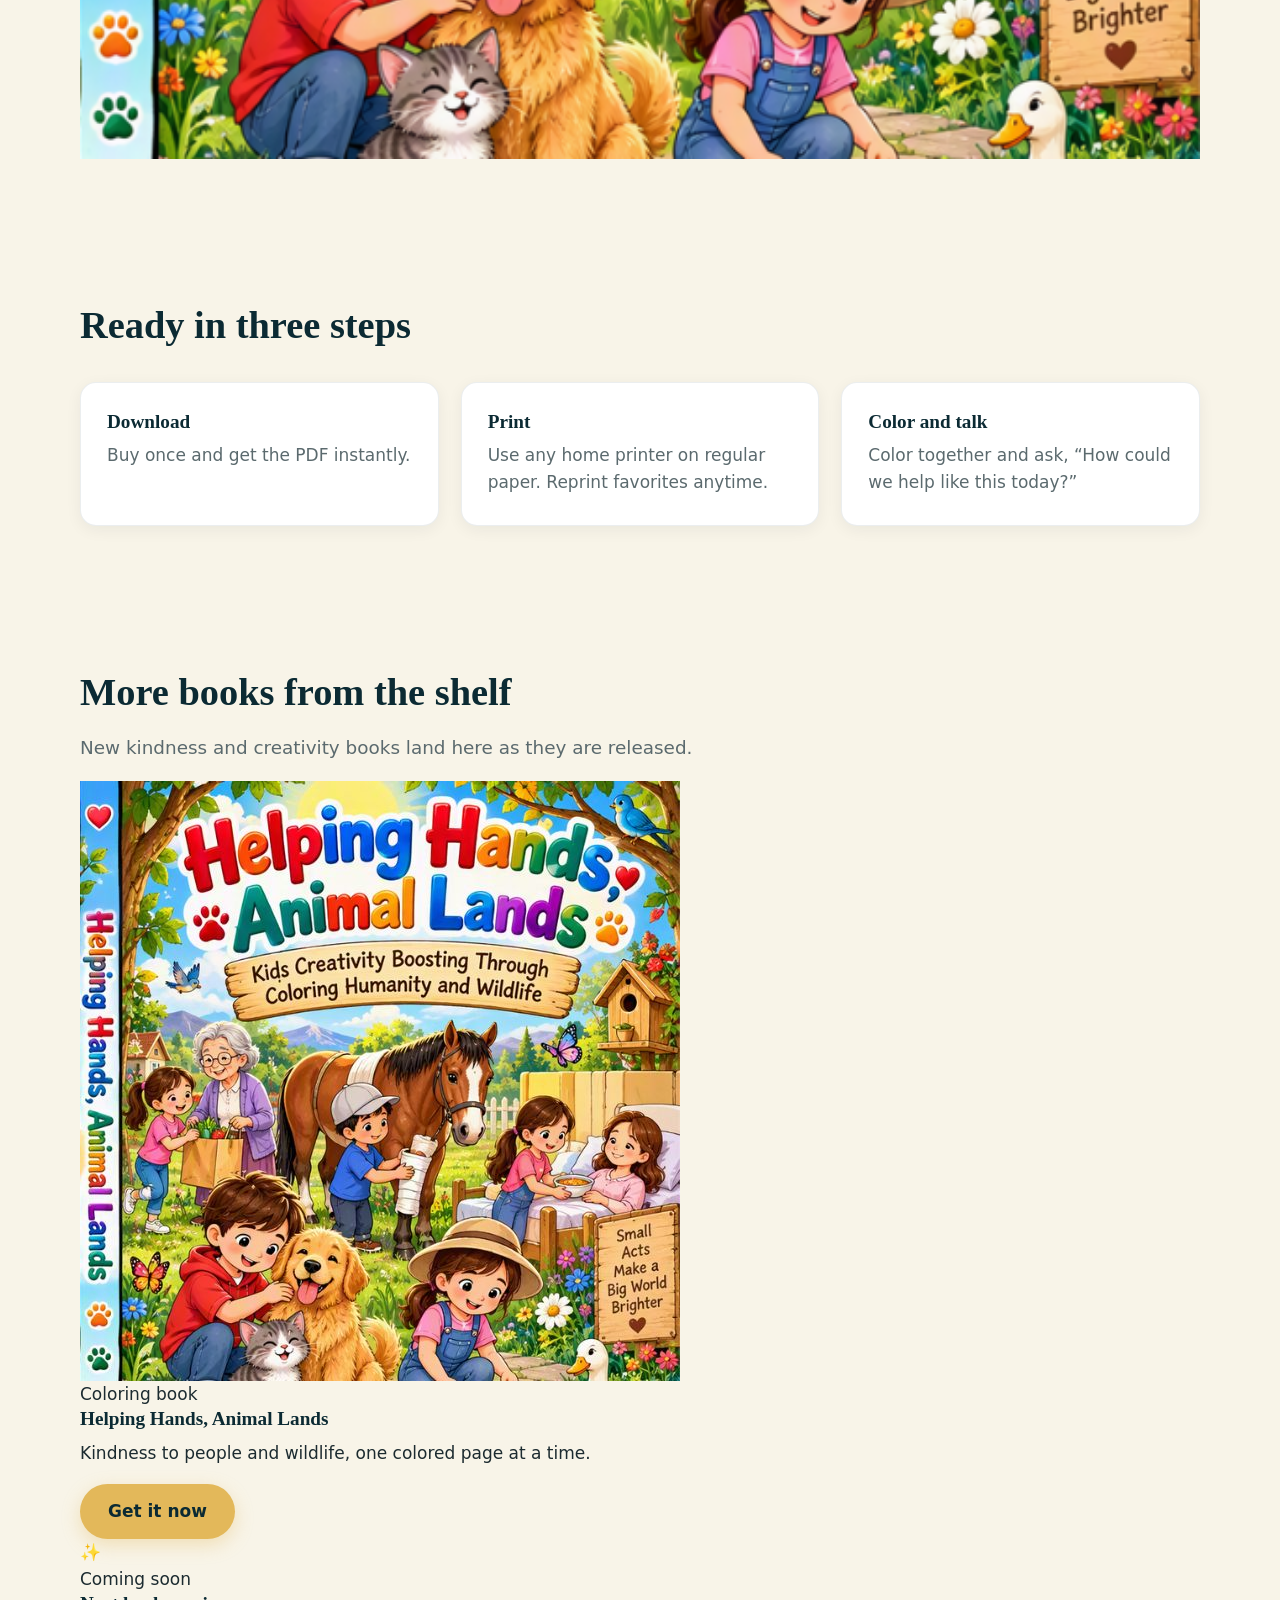
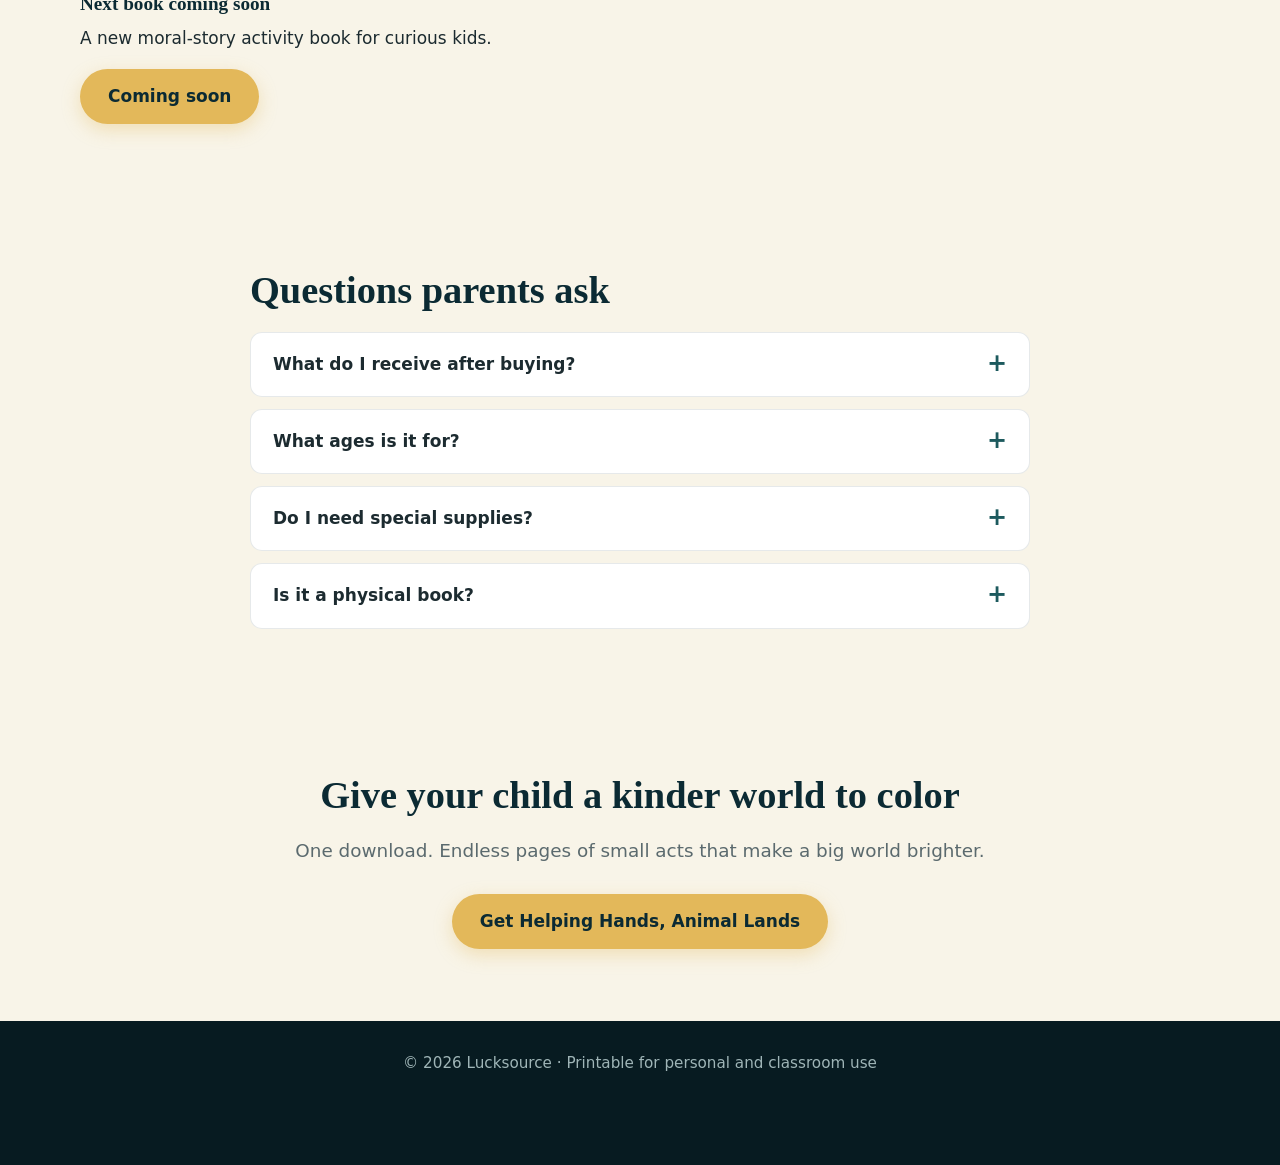
==== commit 55ca472f: "Add files via upload" ====
--- a/index.html
+++ b/index.html
@@ -4,224 +4,319 @@
 <meta charset="utf-8">
 <meta name="viewport" content="width=device-width, initial-scale=1, viewport-fit=cover">
 <meta name="p:domain_verify" content="902cdfe76a651cce641a2b0a8f173975"/>
-<title>Find no Gap – Timeless Values for Professionals, Students and Business Owners (Ebook)</title>
-<meta name="description" content="Find no Gap by Md Jahangir Hossain: an ebook on 13 timeless values and real-world stories that close the gap between peace and success. For professionals, students and business owners.">
-<meta name="keywords" content="Islamic self-help, Quranic values for success, peace and success, faith and career, Islamic business ethics, Muslim personal growth, ebook">
+<title>Helping Hands, Animal Lands – Kindness Coloring Book for Kids (Printable PDF)</title>
+<meta name="description" content="A printable kids coloring book that teaches kindness, empathy and care for animals. Instant digital download. Help neighbors, serve soup, bandage a puppy and color a brighter world.">
+<meta name="keywords" content="kids coloring book, kindness coloring pages, printable coloring book, empathy for kids, animal coloring pages, digital download">
 <meta name="robots" content="index, follow, max-image-preview:large">
-<meta property="og:type" content="book">
-<meta property="og:title" content="Find no Gap – Peace and success, together">
-<meta property="og:description" content="13 timeless values and real-world stories for professionals, students and business owners.">
-<meta property="og:image" content="find-no-gap-cover.jpg">
+<meta property="og:type" content="product">
+<meta property="og:title" content="Helping Hands, Animal Lands – Kindness Coloring Book">
+<meta property="og:description" content="Kids color acts of kindness toward people and wildlife. Printable digital download.">
 <meta name="twitter:card" content="summary_large_image">
-<meta name="theme-color" content="#0b2a33">
+<meta name="theme-color" content="#FFC93C">
 <link rel="preconnect" href="https://fonts.googleapis.com">
-<link rel="preconnect" href="https://fonts.gstatic.com" crossorigin>
-<link rel="preconnect" href="https://img.youtube.com">
-<link href="https://fonts.googleapis.com/css2?family=DM+Sans:wght@400;500;700&family=Fraunces:opsz,wght@9..144,600;9..144,800&display=swap" rel="stylesheet">
+<link href="https://fonts.googleapis.com/css2?family=Baloo+2:wght@600;800&family=Nunito:wght@400;600;800&display=swap" rel="stylesheet">
 <script type="application/ld+json">
-{"@context":"https://schema.org","@type":"Book","name":"Find no Gap","alternativeHeadline":"Timeless Values for Professionals, Students and Business Owners","author":{"@type":"Person","name":"Md Jahangir Hossain"},"inLanguage":"en","genre":"Self-help, Religion and spirituality","image":"find-no-gap-cover.jpg","description":"13 timeless values from the Quran, each paired with a real-world story, to help professionals, students and business owners close the gap between peace and success.","workExample":[{"@type":"Book","bookFormat":"https://schema.org/EBook","url":"https://books.apple.com/book/id6827780673"}]}
+{"@context":"https://schema.org","@type":"Product","name":"Helping Hands, Animal Lands","description":"Kids Creativity Boosting Through Coloring Humanity and Wildlife. A printable kindness coloring book.","category":"Coloring Book (Digital Download)","audience":{"@type":"PeopleAudience","suggestedMinAge":4,"suggestedMaxAge":10},"offers":{"@type":"Offer","url":"https://lucksource.gumroad.com/l/helpinghandsanimallands","availability":"https://schema.org/InStock","itemCondition":"https://schema.org/NewCondition"}}
 </script>
 <script type="application/ld+json">
 {"@context":"https://schema.org","@type":"FAQPage","mainEntity":[
-{"@type":"Question","name":"What is the book about?","acceptedAnswer":{"@type":"Answer","text":"It explores thirteen values for success and inner peace, such as honesty, effort, patience, gratitude and consultation. Each chapter pairs a true story with a principle from the Quran and practical steps."}},
-{"@type":"Question","name":"Who is it for?","acceptedAnswer":{"@type":"Answer","text":"Professionals, students and business owners who want success that does not cost them their peace of mind."}},
-{"@type":"Question","name":"Do I need to be Muslim to read it?","acceptedAnswer":{"@type":"Answer","text":"The book is written from an Islamic perspective and draws on Quranic values. Readers of any background who value honesty, patience and fairness may also find the stories and ideas useful."}},
-{"@type":"Question","name":"Which format is it, and how do I read it?","acceptedAnswer":{"@type":"Answer","text":"It is an ebook that you read in the store's own reading app, such as Apple Books, on a phone, tablet or computer."}},
-{"@type":"Question","name":"Can I read a sample first?","acceptedAnswer":{"@type":"Answer","text":"On Apple Books, use the Get Sample button on the book page to preview the opening pages."}},
-{"@type":"Question","name":"Does it promise wealth?","acceptedAnswer":{"@type":"Answer","text":"No. It shares values and real stories. It does not promise a particular result."}}]}
-</script>
-<link rel="stylesheet" href="style.css">
-<script>document.documentElement.className="js"</script>
+{"@type":"Question","name":"What do I receive after buying?","acceptedAnswer":{"@type":"Answer","text":"An instant digital download of the printable coloring book. Print as many copies as you need for your own family or classroom."}},
+{"@type":"Question","name":"What ages is it for?","acceptedAnswer":{"@type":"Answer","text":"Ages 4 to 10. Bold outlines suit younger children, and scenes have detail for older kids."}},
+{"@type":"Question","name":"Do I need special supplies?","acceptedAnswer":{"@type":"Answer","text":"No. Crayons, colored pencils or washable markers all work on standard printer paper."}}]}
+</script>
+
 </head>
 <body>
-
+ 
 <div id="loading-overlay"><div class="spinner"></div></div>
-<noscript><style>#loading-overlay{display:none}.js .rv{opacity:1}</style></noscript>
-
-<!-- ===== JAHATECHNO BANNER ===== -->
+<noscript><style>#loading-overlay{display:none}</style></noscript>
+   <!-- ===== JAHATECHNO BANNER ===== -->
+ 
 <a class="jt-banner" href="#top" aria-label="Jahatechno - All Technologies for all">
 <img src="Jahatechnologo.png" width="2880" height="520" alt="Jahatechno - All Technologies for all. Software development, website design, mobile apps, e-commerce, database design, integration, digital products, affiliate marketing, software development course, online teaching and all IT services.">
 </a>
 
-<!-- ===== PRODUCT SLIDER 1 (below banner) =====
-     Fill productsPath.txt with one line per product:  link | image | alt text
-     Lines starting with # are ignored. The slider hides itself when the file is empty. -->
-<div class="ticker" id="ticker1" data-src="productsPath.txt" role="region" aria-label="Our products"><ul class="ticker-track"></ul></div>
+<style>
+#loading-overlay{
+    position:fixed;
+    inset:0;
+    display:flex;
+    justify-content:center;
+    align-items:center;
+    background:#fff;
+    z-index:9999;
+    opacity:1;
+    transition:opacity .5s ease;
+}
+
+#loading-overlay.hide{
+    opacity:0;
+    pointer-events:none;
+}
+
+.spinner{
+    width:50px;
+    height:50px;
+    border:5px solid #ddd;
+    border-top-color:#2563eb;
+    border-radius:50%;
+    animation:spin .8s linear infinite;
+}
+
+@keyframes spin{
+    to{transform:rotate(360deg);}
+}
+</style>
+
+<script>
+window.addEventListener("load", () => {
+    const loader = document.getElementById("loading-overlay");
+
+    loader.classList.add("hide");
+
+    setTimeout(() => {
+        loader.remove();
+    }, 500); // match CSS transition duration
+});
+</script>
+    
+
+
+<!-- ===== PRODUCT TICKER =====
+     HOW TO ADD A NEW PRODUCT: copy one <li>...</li> line below, paste it at the end of the list,
+     then change the Gumroad link (href), the image file name (src) and the product name (alt).
+     Keep your images in the same folder as this index page, e.g.  src="my-new-book.jpg"
+     Tip: use square images (about 300x300 px) for the best look. -->
+<div class="ticker" id="ticker" role="region" aria-label="Our products">
+    <ul class="ticker-track" id="tickerTrack"></ul>
+</div>
+
 
 <header class="top"><div class="wrap">
-<a class="logo" href="#top">Find no Gap</a>
-<nav aria-label="Main"><a href="#video">Watch</a><a href="#benefits">Benefits</a><a href="#inside">Inside</a><a href="#faq">FAQ</a><a class="btn" style="padding:8px 20px;box-shadow:none" href="#get">Get the ebook</a></nav>
+<a class="logo" href="#top">🐾 Helping Hands</a>
+<nav aria-label="Main"><a href="#benefits">Benefits</a><a href="#inside">Inside</a><a href="#more">More books</a><a href="#faq">FAQ</a><a class="btn alt" style="padding:6px 18px;font-size:1rem;box-shadow:none" href="https://lucksource.gumroad.com/l/helpinghandsanimallands" rel="noopener">Get the book</a></nav>
 </div></header>
 
 <main id="top">
-<section class="hero dark"><svg class="hills" viewBox="0 0 1440 150" preserveAspectRatio="none" aria-hidden="true"><circle cx="1130" cy="40" r="34" fill="#e3b85a" opacity=".85"/><path d="M0 110 L180 50 L330 100 L520 30 L720 105 L900 60 L1100 110 L1260 70 L1440 105 V150 H0Z" fill="#1d5a5e" opacity=".55"/><path d="M0 130 C240 80 420 140 700 110 C980 80 1180 140 1440 100 V150 H0Z" fill="#0b2a33"/></svg>
-<div class="wrap">
+<section class="hero"><div class="wrap">
 <div>
-<span class="pill">New ebook · 13 values · 13 real stories</span>
-<h1>Find no Gap</h1>
-<p class="sub">Timeless Values for Professionals, Students and Business Owners</p>
-<p class="hook"><b>Success you earn. Peace you carry.</b> This book shows how to build both, so you never have to choose.</p>
-<div class="cta-row"><a class="btn" href="#get">Get the ebook</a><a class="btn ghost" href="#video">Watch the 16-second ad</a></div>
-<ul class="trust"><li>📱 Read on phone, tablet or e-reader</li><li>📖 Free sample on Apple Books</li><li>🧭 Practical, not preachy</li></ul>
+<span class="pill">Printable coloring book · Ages 4–10</span>
+<h1 class="rainbow"><span>Helping</span> <span>Hands,</span><br><span>Animal</span> <span>Lands</span></h1>
+<p class="sub">Kids Creativity Boosting Through Coloring Humanity and Wildlife</p>
+<p class="lead">Every page is a small act of kindness waiting for color: carrying groceries for a neighbor, serving warm soup, bandaging a puppy’s paw. Your child colors the kind of world they will grow up to build.</p>
+<div class="cta-row"><a class="btn" href="https://lucksource.gumroad.com/l/helpinghandsanimallands" rel="noopener">Download the coloring book</a><a href="#video" style="font-weight:800;color:var(--ink)">Watch the preview</a></div>
+<ul class="trust"><li>⚡ Instant download</li><li>🖨️ Print again and again</li><li>🎨 Any crayons work</li></ul>
 </div>
-<div class="book"><img src="find-no-gap-cover.jpg" width="900" height="1440" alt="Find no Gap ebook cover by Md Jahangir Hossain: Timeless Values for Professionals, Students and Business Owners"></div>
-</div></section>
-
-<div class="strip"><p>Peace without ambition stalls. Success without peace burns out.</p></div>
-
-<!-- ===== PRODUCT SLIDER 2 (before the video) : productsPath2.txt ===== -->
-<div class="ticker" id="ticker2" data-src="productsPath2.txt" role="region" aria-label="More products"><ul class="ticker-track"></ul></div>
-
-<section class="video dark" id="video"><div class="wrap">
-<div class="rv"><h2>See it in 16 seconds</h2><p class="lead">A quiet hilltop, one honest question and a book that answers it.</p></div>
-<div class="rv"><div class="player" id="player">
-<img src="https://img.youtube.com/vi/NpY3xlbRax0/hqdefault.jpg" alt="Video preview: Find no Gap ebook advertisement" loading="lazy">
-<button type="button" aria-label="Play the Find no Gap video"><svg viewBox="0 0 24 24"><path d="M5 3l16 9-16 9z"/></svg></button></div>
-<p style="text-align:center;margin:12px 0 0"><a href="https://www.youtube.com/watch?v=NpY3xlbRax0" rel="noopener" target="_blank">Watch on YouTube</a></p></div>
-</div></section>
+<div class="book"><img src="helpingHandThumnail.png" width="600" height="600" alt="Cover of Helping Hands, Animal Lands kids coloring book showing children helping a grandmother, a horse, a puppy and a kitten"><div class="stamp">Small acts, big world!</div></div>
+</div></section>
+
+<div class="strip"><p>Kind kids → happier animals → a brighter tomorrow</p></div>
+
 
 <!-- ===== PRODUCT SLIDER 3 (after the video) : productsPath3.txt ===== -->
 <div class="ticker rev" id="ticker3" data-src="productsPath3.txt" role="region" aria-label="Recommended products"><ul class="ticker-track"></ul></div>
 
+
+<section class="video" id="video"><div class="wrap">
+<div><h2>See it in action</h2><p class="lead">A one-minute look at the pages, the stories and the kindness your child will color in.</p></div>
+<div>
+<div class="player" id="player">
+<img src="HelpingHandCover.png" alt="Preview of the Helping Hands, Animal Lands coloring book pages" loading="lazy">
+<button type="button" aria-label="Play the Helping Hands, Animal Lands video"><svg viewBox="0 0 24 24"><path d="M5 3l16 9-16 9z"/></svg></button>
+</div>
+<p style="text-align:center;margin:12px 0 0"><a href="https://www.youtube.com/watch?v=15d28rFL3uc" rel="noopener" target="_blank">Watch on YouTube: TeachingMoral</a></p>
+</div>
+</div></section>
+
+<!-- ===== PRODUCT SLIDER 3 (after the video) : productsPath3.txt ===== -->
+<div class="ticker rev" id="ticker3" data-src="productsPath3.txt" role="region" aria-label="Recommended products"><ul class="ticker-track"></ul></div>
+
+
+
+
+
 <section id="benefits"><div class="wrap">
-<h2 class="rv">What you will gain</h2>
-<p class="lead rv">Short, clear chapters you can finish in one sitting and apply the same day.</p>
+<h2>What your child gains</h2>
+<p class="lead">Coloring is play. Kindness stories turn that play into habits that last.</p>
 <div class="grid">
-<div class="card rv"><div class="ico">⚖️</div><h3>Balance without guilt</h3><p>Stop treating work and faith as rivals. Learn to give each its due.</p></div>
-<div class="card rv"><div class="ico">🤝</div><h3>Trust that lasts</h3><p>Honesty, kept promises and fair dealing that build a name people rely on.</p></div>
-<div class="card rv"><div class="ico">🌱</div><h3>Steady effort</h3><p>Move from waiting to acting, with habits that compound over time.</p></div>
-<div class="card rv"><div class="ico">⏳</div><h3>Patience when it is slow</h3><p>Stay calm and keep going when results are late or setbacks arrive.</p></div>
-<div class="card rv"><div class="ico">📚</div><h3>Stories that stick</h3><p>Every value comes with a true story, from history to modern business.</p></div>
-<div class="card rv"><div class="ico">🧘</div><h3>Peace of mind</h3><p>Gratitude, moderation and trust that keep success from costing you your calm.</p></div>
+<div class="card"><div class="ico">💛</div><h3>Empathy that sticks</h3><p>Seeing and coloring someone being helped builds the instinct to notice who needs a hand.</p></div>
+<div class="card"><div class="ico">🎨</div><h3>Creativity unlocked</h3><p>Open scenes invite free choices of color, mood and detail. No wrong answers.</p></div>
+<div class="card"><div class="ico">🧘</div><h3>Calm, focused time</h3><p>Screen-free quiet that builds attention span and fine motor control.</p></div>
+<div class="card"><div class="ico">🐶</div><h3>Respect for animals</h3><p>Gentle wildlife and pet scenes teach safe, loving care for every creature.</p></div>
+<div class="card"><div class="ico">🗣️</div><h3>Conversation starters</h3><p>Each page opens a talk about sharing, gratitude and helping at home.</p></div>
+<div class="card"><div class="ico">🌟</div><h3>A brighter future</h3><p>Confident, caring children grow into the neighbors every community hopes for.</p></div>
 </div></div></section>
 
-<section style="background:var(--sand)"><div class="wrap">
-<h2 class="rv">Before and after the book</h2>
-<p class="lead rv">Small shifts in values change how a day, a career and a business feel.</p>
+<section style="background:var(--wash)"><div class="wrap">
+<h2>Before and after the book</h2>
+<p class="lead">Small daily moments shape character. Here is the difference a few colored pages can start.</p>
 <div class="ba">
-<div class="before rv"><h3>Before</h3><ul><li>Chasing goals while feeling empty</li><li>Work and faith pulling in different directions</li><li>Shortcuts that cost trust later</li><li>Giving up when progress is slow</li><li>Decisions made in a rush or alone</li></ul></div>
-<div class="after rv"><h3>After</h3><ul><li>Ambition guided by purpose</li><li>One life where work and faith agree</li><li>A reputation built on honesty</li><li>Patience that outlasts delays</li><li>Wise choices through planning and consultation</li></ul></div>
+<div class="before"><h3>Before</h3><ul>
+<li>Hours of passive screen time</li><li>Kindness talked about, rarely practiced</li><li>Short attention, quick frustration</li><li>Animals seen only as pets or pictures</li><li>Parents hunting for meaningful activities</li></ul></div>
+<div class="after"><h3>After</h3><ul>
+<li>Screen-free, creative quiet time</li><li>Kids offer help to family and neighbors</li><li>Longer focus and proud finished pages</li><li>Gentle care for pets and wildlife</li><li>A ready stack of values-based activities</li></ul></div>
 </div></div></section>
 
-<section class="dark"><div class="wrap">
-<h2 class="rv">Written for how you live and work</h2>
-<div class="tabs" role="tablist" aria-label="Choose your role">
-<button class="tab" role="tab" id="t0" aria-selected="true" aria-controls="p0">Professionals</button>
-<button class="tab" role="tab" id="t1" aria-selected="false" aria-controls="p1" tabindex="-1">Students</button>
-<button class="tab" role="tab" id="t2" aria-selected="false" aria-controls="p2" tabindex="-1">Business owners</button></div>
-<div class="panel" role="tabpanel" id="p0" aria-labelledby="t0"><p>Earn trust that outlasts a promotion: honest reporting, reliable commitments, fair treatment of colleagues and calm under pressure.</p></div>
-<div class="panel" role="tabpanel" id="p1" aria-labelledby="t1" hidden><p>Build discipline and integrity: steady daily effort, honest work, learning for understanding and patience through hard subjects.</p></div>
-<div class="panel" role="tabpanel" id="p2" aria-labelledby="t2" hidden><p>Grow a business people trust: fair dealing, written agreements, wise spending, consultation and patience through slow seasons.</p></div>
-</div></section>
-
-<section id="inside"><div class="wrap">
-<h2 class="rv">What is inside</h2>
-<p class="lead rv">Thirteen values, each with a real-world story, the Quranic principle and a practical takeaway.</p>
-<ol class="chap">
-<li>Balance between this world and the next</li><li>Effort and action</li><li>Honesty and fair dealing</li><li>Trustworthiness and keeping promises</li><li>Justice and fairness</li><li>Documenting agreements</li><li>Patience and perseverance</li><li>Gratitude</li><li>Moderation and avoiding waste</li><li>Seeking knowledge</li><li>Consultation and teamwork</li><li>Trust in Allah alongside planning</li><li>When success is delayed</li></ol>
-<div class="flow"><span>Real story</span>→<span>Quranic principle</span>→<span>Three lenses</span>→<span>Reflect and act</span></div>
-</div></section>
-
-<section class="dark letter"><div class="wrap rv">
-<h2>A note to the reader</h2>
-<blockquote>“Success is something you achieve. Peace is something you carry. You do not have to pick one. Begin with one chapter, one value and one small step.”<cite>Md Jahangir Hossain</cite></blockquote>
-</div></section>
-
-<section class="dark" id="get" style="padding-top:0"><div class="wrap">
-<h2 class="rv">Get Find no Gap</h2>
-<p class="lead rv">Available from these ebook stores. More stores are being added.</p>
-<div class="stores" id="stores"></div>
+<section class="inside" id="inside"><div class="wrap">
+<h2>What’s inside</h2>
+<p class="lead">Warm, easy-to-color scenes of people and animals helping each other.</p>
+<ul class="themes">
+<li><b>👩‍👧</b>Taking care of mother</li>
+<li><b>🧥</b>Sharing clothes with elders in need</li>
+<li><b>🛒</b>Helping a neighbor carry groceries</li>
+<li><b>🚶</b>Walking an older man safely across the road</li>
+<li><b>🧸</b>Giving toys to children for free</li>
+<li><b>🍲</b>Serving hot soup to an elderly woman</li>
+<li><b>🐕</b>Bandaging a wounded animal</li>
+<li><b>🐢</b>Wildlife, beaches, forests and baby deer</li>
+</ul>
+<div class="peek"><img src="helpingHandThumnail.png" width="1600" height="900" loading="lazy" alt="Back and front cover of the coloring book with scenes of children cleaning a beach, planting a tree, caring for a dog and feeding kittens"></div>
+</div></section>
+
+<section class="how"><div class="wrap">
+<h2>Ready in three steps</h2>
+<div class="grid">
+<div class="card"><h3>Download</h3><p>Buy once and get the PDF instantly.</p></div>
+<div class="card"><h3>Print</h3><p>Use any home printer on regular paper. Reprint favorites anytime.</p></div>
+<div class="card"><h3>Color and talk</h3><p>Color together and ask, “How could we help like this today?”</p></div>
+</div></div></section>
+
+<section class="shop" id="more"><div class="wrap">
+<h2>More books from the shelf</h2>
+<p class="lead">New kindness and creativity books land here as they are released.</p>
+<div class="pgrid" id="products"></div>
 </div></section>
 
 <section id="faq"><div class="wrap" style="max-width:780px">
-<h2 class="rv">Questions readers ask</h2>
-<details><summary>What is the book about?</summary><p>It explores thirteen values for success and inner peace, such as honesty, effort, patience, gratitude and consultation. Each chapter pairs a true story with a principle from the Quran and practical steps.</p></details>
-<details><summary>Who is it for?</summary><p>Professionals, students and business owners who want success that does not cost them their peace of mind.</p></details>
-<details><summary>Do I need to be Muslim to read it?</summary><p>The book is written from an Islamic perspective and draws on Quranic values. Readers of any background who value honesty, patience and fairness may also find the stories and ideas useful.</p></details>
-<details><summary>Which format is it, and how do I read it?</summary><p>It is an ebook that you read in the store’s own reading app, such as Apple Books, on a phone, tablet or computer.</p></details>
-<details><summary>Can I read a sample first?</summary><p>On Apple Books, use the Get Sample button on the book page to preview the opening pages.</p></details>
-<details><summary>Does it promise wealth?</summary><p>No. It shares values and real stories. It does not promise a particular result.</p></details>
-</div></section>
-
-<section class="dark final"><div class="wrap rv">
-<h2>Close the gap between peace and success</h2>
-<p class="lead">One book, thirteen values, a calmer way to succeed.</p>
-<a class="btn" href="#get">Get the ebook</a>
+<h2>Questions parents ask</h2>
+<details><summary>What do I receive after buying?</summary><p>An instant digital download of the printable coloring book. Print as many copies as you need for your own family or classroom.</p></details>
+<details><summary>What ages is it for?</summary><p>Ages 4 to 10. Bold outlines suit younger children, and scenes have detail for older kids.</p></details>
+<details><summary>Do I need special supplies?</summary><p>No. Crayons, colored pencils or washable markers all work on standard printer paper.</p></details>
+<details><summary>Is it a physical book?</summary><p>No, it is a digital PDF you print at home, so there is no shipping wait.</p></details>
+</div></section>
+
+<section class="final"><div class="wrap">
+<h2>Give your child a kinder world to color</h2>
+<p class="lead">One download. Endless pages of small acts that make a big world brighter.</p>
+<a class="btn" href="https://lucksource.gumroad.com/l/helpinghandsanimallands" rel="noopener">Get Helping Hands, Animal Lands</a>
 </div></section>
 </main>
 
-<footer><div class="share" id="share"></div>© <span id="yr">2026</span> Md Jahangir Hossain · Find no Gap</footer>
-<div class="sticky" id="sticky"><a class="btn" href="#get">Get the ebook</a></div>
+<footer><div class="wrap">© <span id="yr">2026</span> Lucksource · Printable for personal and classroom use</div></footer>
+<div class="sticky"><a class="btn" href="https://lucksource.gumroad.com/l/helpinghandsanimallands" rel="noopener">Download the coloring book</a></div>
 
 <script>
-/* STORES: paste the Kobo and Barnes & Noble links between the quotes when they go live. Empty = "Coming soon". */
-var STORES=[
-{name:"Apple Books",url:"https://books.apple.com/book/id6827780673"},
-{name:"Kobo",url:""},
-{name:"Barnes & Noble",url:""}];
-
+/* Add a new product by adding one object here. Leave "url" empty for a "coming soon" card. */
+var PRODUCTS=[
+{title:"Helping Hands, Animal Lands",tag:"Coloring book",desc:"Kindness to people and wildlife, one colored page at a time.",url:"https://lucksource.gumroad.com/l/helpinghandsanimallands",img:"[data-uri]",emoji:"🐾"},
+{title:"Next book coming soon",tag:"Coming soon",desc:"A new moral-story activity book for curious kids.",url:"",img:"",emoji:"✨"}
+];
 (function(){
-var $=function(s,r){return(r||document).querySelector(s)},$$=function(s,r){return[].slice.call((r||document).querySelectorAll(s))};
-
-/* loader */
-var ld=$("#loading-overlay");function hide(){if(!ld.parentNode)return;ld.classList.add("hide");setTimeout(function(){ld.remove()},500)}
-window.addEventListener("load",hide);setTimeout(hide,4000);
-
-/* stores */
-$("#stores").innerHTML=STORES.map(function(s){return'<div class="store rv"><h3>'+s.name+'</h3>'+(s.url?'<a class="btn" rel="noopener" target="_blank" href="'+s.url+'">Buy on '+s.name+'</a>':'<span class="btn off">Coming soon</span>')+'</div>'}).join("");
-
-/* video facade */
-var pl=$("#player");pl.querySelector("button").addEventListener("click",function(){var f=document.createElement("iframe");f.src="https://www.youtube-nocookie.com/embed/NpY3xlbRax0?autoplay=1&rel=0&modestbranding=1";f.title="Find no Gap ebook advertisement";f.allow="autoplay; encrypted-media; picture-in-picture";f.allowFullscreen=true;pl.innerHTML="";pl.appendChild(f)});
-
-/* tabs */
-var tabs=$$(".tab");tabs.forEach(function(t,i){t.addEventListener("click",function(){tabs.forEach(function(x,j){x.setAttribute("aria-selected",j==i);x.tabIndex=j==i?0:-1;$("#p"+j).hidden=j!=i})});t.addEventListener("keydown",function(e){var n=e.key=="ArrowRight"?1:e.key=="ArrowLeft"?-1:0;if(n){var k=tabs[(i+n+3)%3];k.focus();k.click()}})});
-
-/* reveal + sticky bar */
-if("IntersectionObserver"in window){var io=new IntersectionObserver(function(es){es.forEach(function(e){if(e.isIntersecting){e.target.classList.add("in");io.unobserve(e.target)}})},{threshold:.12});$$(".rv").forEach(function(n){io.observe(n)})}else{$$(".rv").forEach(function(n){n.classList.add("in")})}
-var st=$("#sticky");window.addEventListener("scroll",function(){st.classList.toggle("show",scrollY>520)},{passive:true});
-
-/* share */
-var u=encodeURIComponent(location.href),m=encodeURIComponent(new URL("find-no-gap-cover.jpg",location.href).href),d=encodeURIComponent("Find no Gap: timeless values for professionals, students and business owners");
-$("#share").innerHTML='<a target="_blank" rel="noopener" href="https://pinterest.com/pin/create/button/?url='+u+'&media='+m+'&description='+d+'">Save on Pinterest</a><a target="_blank" rel="noopener" href="https://www.facebook.com/sharer/sharer.php?u='+u+'">Facebook</a><a target="_blank" rel="noopener" href="https://wa.me/?text='+d+'%20'+u+'">WhatsApp</a><button type="button" id="cp">Copy link</button>';
-$("#cp").addEventListener("click",function(){var b=this;(navigator.clipboard?navigator.clipboard.writeText(location.href):Promise.reject()).then(function(){b.textContent="Copied!"},function(){b.textContent="Copy failed"})});
-$("#yr").textContent=new Date().getFullYear();
-
-/* ===== product sliders =====
-   Each .ticker reads its own text file (data-src). Line format:  link | image | alt text
-   Empty or missing file = slider stays hidden. */
-var reduce=window.matchMedia&&window.matchMedia("(prefers-reduced-motion: reduce)").matches;
+var box=document.getElementById("products");
+PRODUCTS.forEach(function(p){
+var a=document.createElement("article");a.className="prod"+(p.url?"":" soon");
+var media=p.img?'<img loading="lazy" alt=""/>':'<div class="ph" aria-hidden="true"></div>';
+a.innerHTML=media+'<div class="b"><span class="tag"></span><h3></h3><p></p><a class="btn"></a></div>';
+if(p.img)a.querySelector("img").src=p.img;else a.querySelector(".ph").textContent=p.emoji;
+a.querySelector("img")&&(a.querySelector("img").alt=p.title+" cover");
+a.querySelector(".tag").textContent=p.tag;a.querySelector("h3").textContent=p.title;a.querySelector("p").textContent=p.desc;
+var b=a.querySelector(".btn");b.textContent=p.url?"Get it now":"Coming soon";if(p.url){b.href=p.url;b.rel="noopener"}
+box.appendChild(a)});
+var pl=document.getElementById("player");
+pl.querySelector("button").addEventListener("click",function(){
+var f=document.createElement("iframe");f.src="https://www.youtube-nocookie.com/embed/15d28rFL3uc?autoplay=1&rel=0";
+f.title="Helping Hands, Animal Lands video";f.allow="autoplay; encrypted-media; picture-in-picture";f.allowFullscreen=true;
+pl.innerHTML="";pl.appendChild(f)});
+document.getElementById("yr").textContent=new Date().getFullYear();
+})();
+</script>
+
+<script>
+(function(){
+var pl=document.getElementById("player");
+pl.querySelector("button").addEventListener("click",function(){
+var f=document.createElement("iframe");f.src="https://www.youtube-nocookie.com/embed/15d28rFL3uc?autoplay=1&rel=0";
+f.title="Inspiration To Education video";f.allow="autoplay; encrypted-media; picture-in-picture";f.allowFullscreen=true;
+pl.innerHTML="";pl.appendChild(f)});
+document.getElementById("yr").textContent=new Date().getFullYear();
+var box=document.getElementById("ticker"),ul=document.getElementById("tickerTrack");
+var originals=[].slice.call(ul.children);
+if(window.matchMedia&&window.matchMedia("(prefers-reduced-motion: reduce)").matches)return;
 var SPEED=60;
-function initTicker(box){
-  var ul=$(".ticker-track",box),src=box.getAttribute("data-src");
-  fetch(src).then(function(r){return r.ok?r.text():""}).then(function(t){
-    t.split(/\r?\n/).forEach(function(l){
-      var p=l.split("|").map(function(x){return x.trim()});
-      if(l.charAt(0)=="#"||!p[0]||!p[1])return;
-      var li=document.createElement("li"),a=document.createElement("a"),im=new Image;
-      a.href=p[0];a.target="_blank";a.rel="noopener";
-      im.alt=p[2]||"";im.decoding="async";im.src=p[1];
-      a.appendChild(im);li.appendChild(a);ul.appendChild(li);
-    });
-    if(!ul.children.length)return;
-    box.classList.add("on");
-    if(reduce)return;
-    var originals=[].slice.call(ul.children);
-    function build(){
-      $$("[data-clone]",ul).forEach(function(n){ul.removeChild(n)});
-      var setW=ul.offsetWidth;if(!setW)return;
-      var n=Math.max(1,Math.ceil(box.clientWidth/setW));
-      for(var r=0;r<n*2-1;r++){originals.forEach(function(li){
-        var c=li.cloneNode(true);c.setAttribute("data-clone","");c.setAttribute("aria-hidden","true");
-        $$("a",c).forEach(function(a){a.tabIndex=-1});ul.appendChild(c)})}
-      box.style.setProperty("--dur",(n*setW/SPEED)+"s");
-      box.classList.add("is-live");
+function build(){
+[].slice.call(ul.querySelectorAll("[data-clone]")).forEach(function(n){ul.removeChild(n)});
+var setW=ul.offsetWidth;if(!setW)return;
+var n=Math.max(1,Math.ceil(box.clientWidth/setW));
+for(var r=0;r<n*2-1;r++){originals.forEach(function(li){
+var c=li.cloneNode(true);c.setAttribute("data-clone","");c.setAttribute("aria-hidden","true");
+[].forEach.call(c.querySelectorAll("a"),function(a){a.tabIndex=-1});ul.appendChild(c)})}
+box.style.setProperty("--dur",(n*setW/SPEED)+"s");box.classList.add("is-live")}
+build();
+var t;window.addEventListener("resize",function(){clearTimeout(t);t=setTimeout(build,200)});
+})();
+</script>
+
+<script> 
+async function loadPage() {
+    const tickerTrack = document.getElementById("tickerTrack");
+
+    try {
+        // Read the product list from the text file
+       
+  
+        const response = await fetch("productsPath.txt");
+
+        if (!response.ok) {
+            throw new Error("Could not load productsPath.txt");
+        }
+
+        const text = await response.text();
+
+       
+        // Create the UL > LI > A > IMG structure
+        const lines = text.split(/\r?\n/);
+
+        lines.forEach(line => {
+            if (!line.trim()) return;
+
+            const [href, src, alt] = line.split("|").map(x => x.trim());
+
+            if (!href || !src) return;
+
+            const li = document.createElement("li");
+            const a = document.createElement("a");
+            const img = document.createElement("img");
+
+            a.href = href;
+            a.target = "_blank";
+            a.rel = "noopener";
+
+            img.src = src;
+            img.alt = alt || "";
+            img.decoding = "async";
+
+            a.appendChild(img);
+            li.appendChild(a);
+            tickerTrack.appendChild(li);
+        });
+
+          const link = document.createElement("link");
+        link.rel = "stylesheet";
+        link.href = "style.css";
+        document.head.appendChild(link);
+        
+       
+
+    } catch (error) {
+        console.error("Ticker loading error:", error);
     }
-    build();
-    var rt;window.addEventListener("resize",function(){clearTimeout(rt);rt=setTimeout(build,200)});
-  }).catch(function(){});
-}
-$$(".ticker").forEach(initTicker);
-})();
-</script>
+
+    
+}
+
+document.addEventListener("DOMContentLoaded", loadPage);
+
+</script> 
+    
 </body>
 </html>
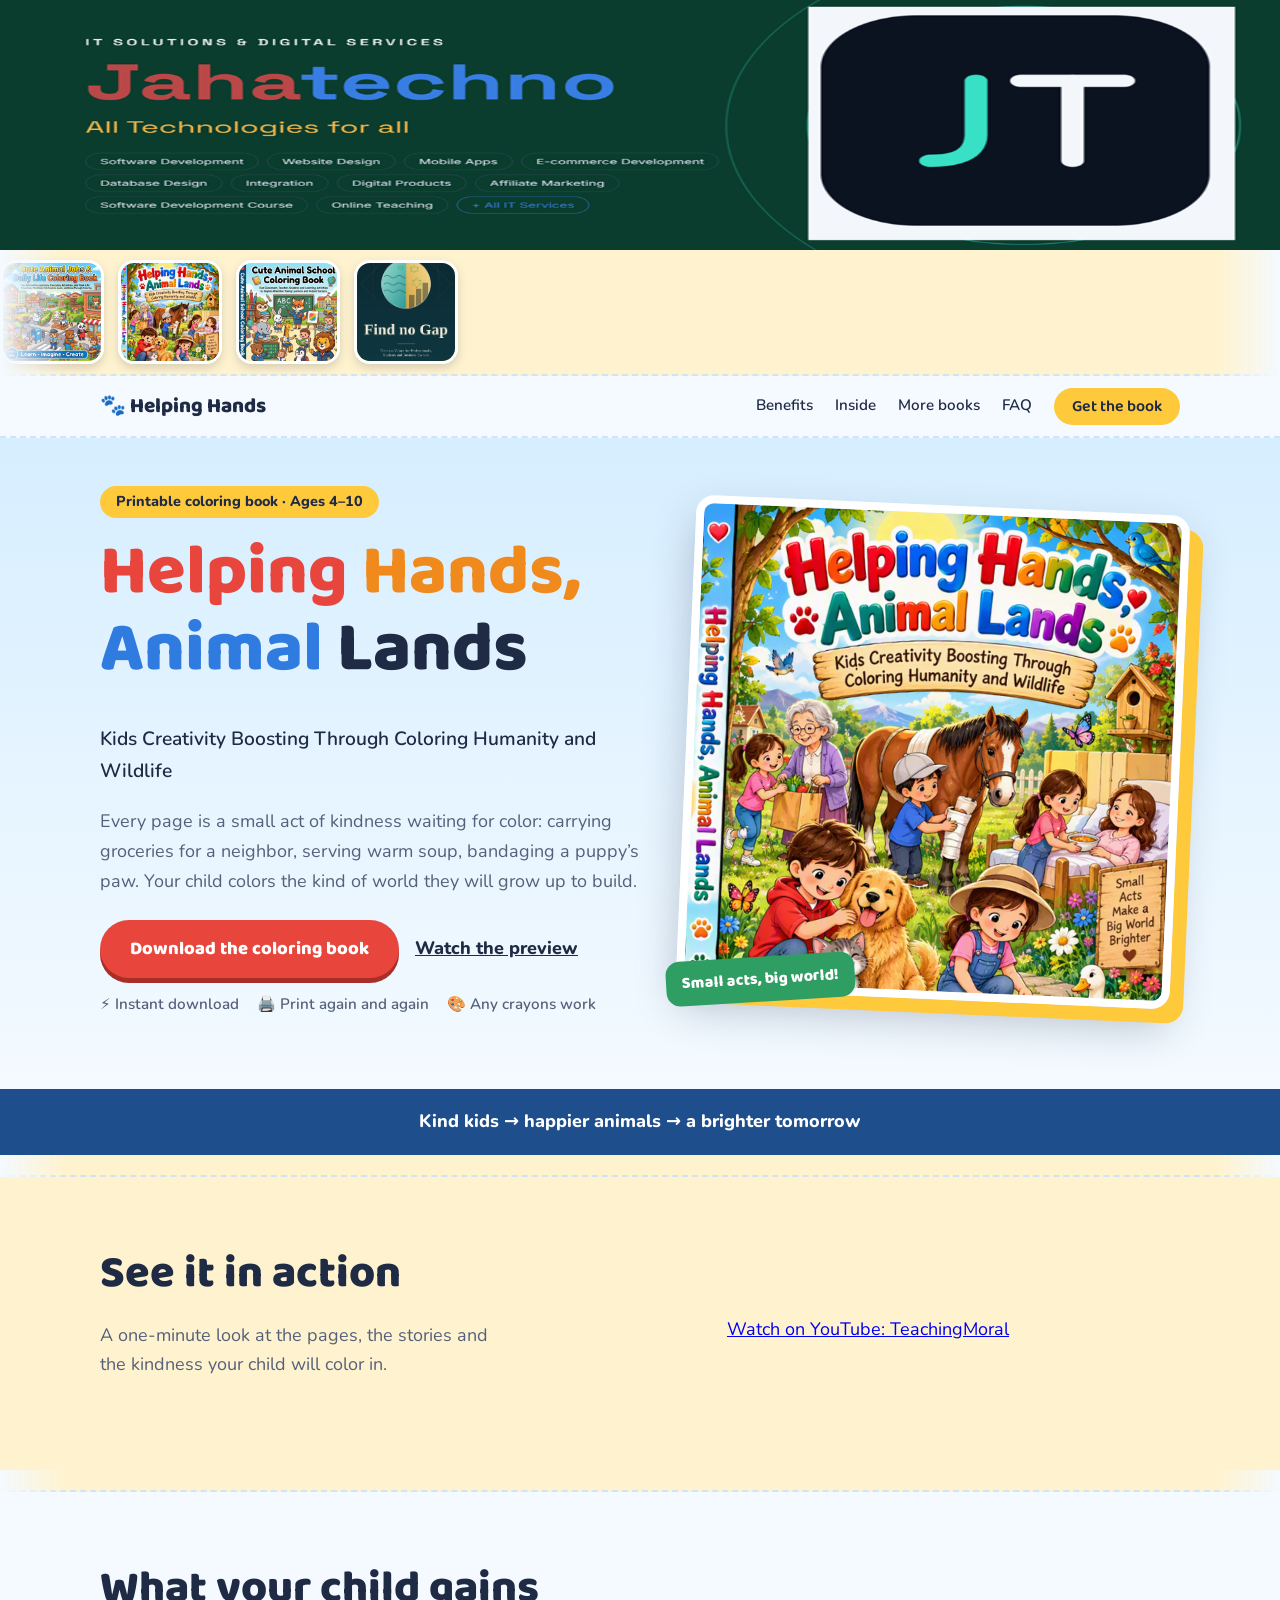
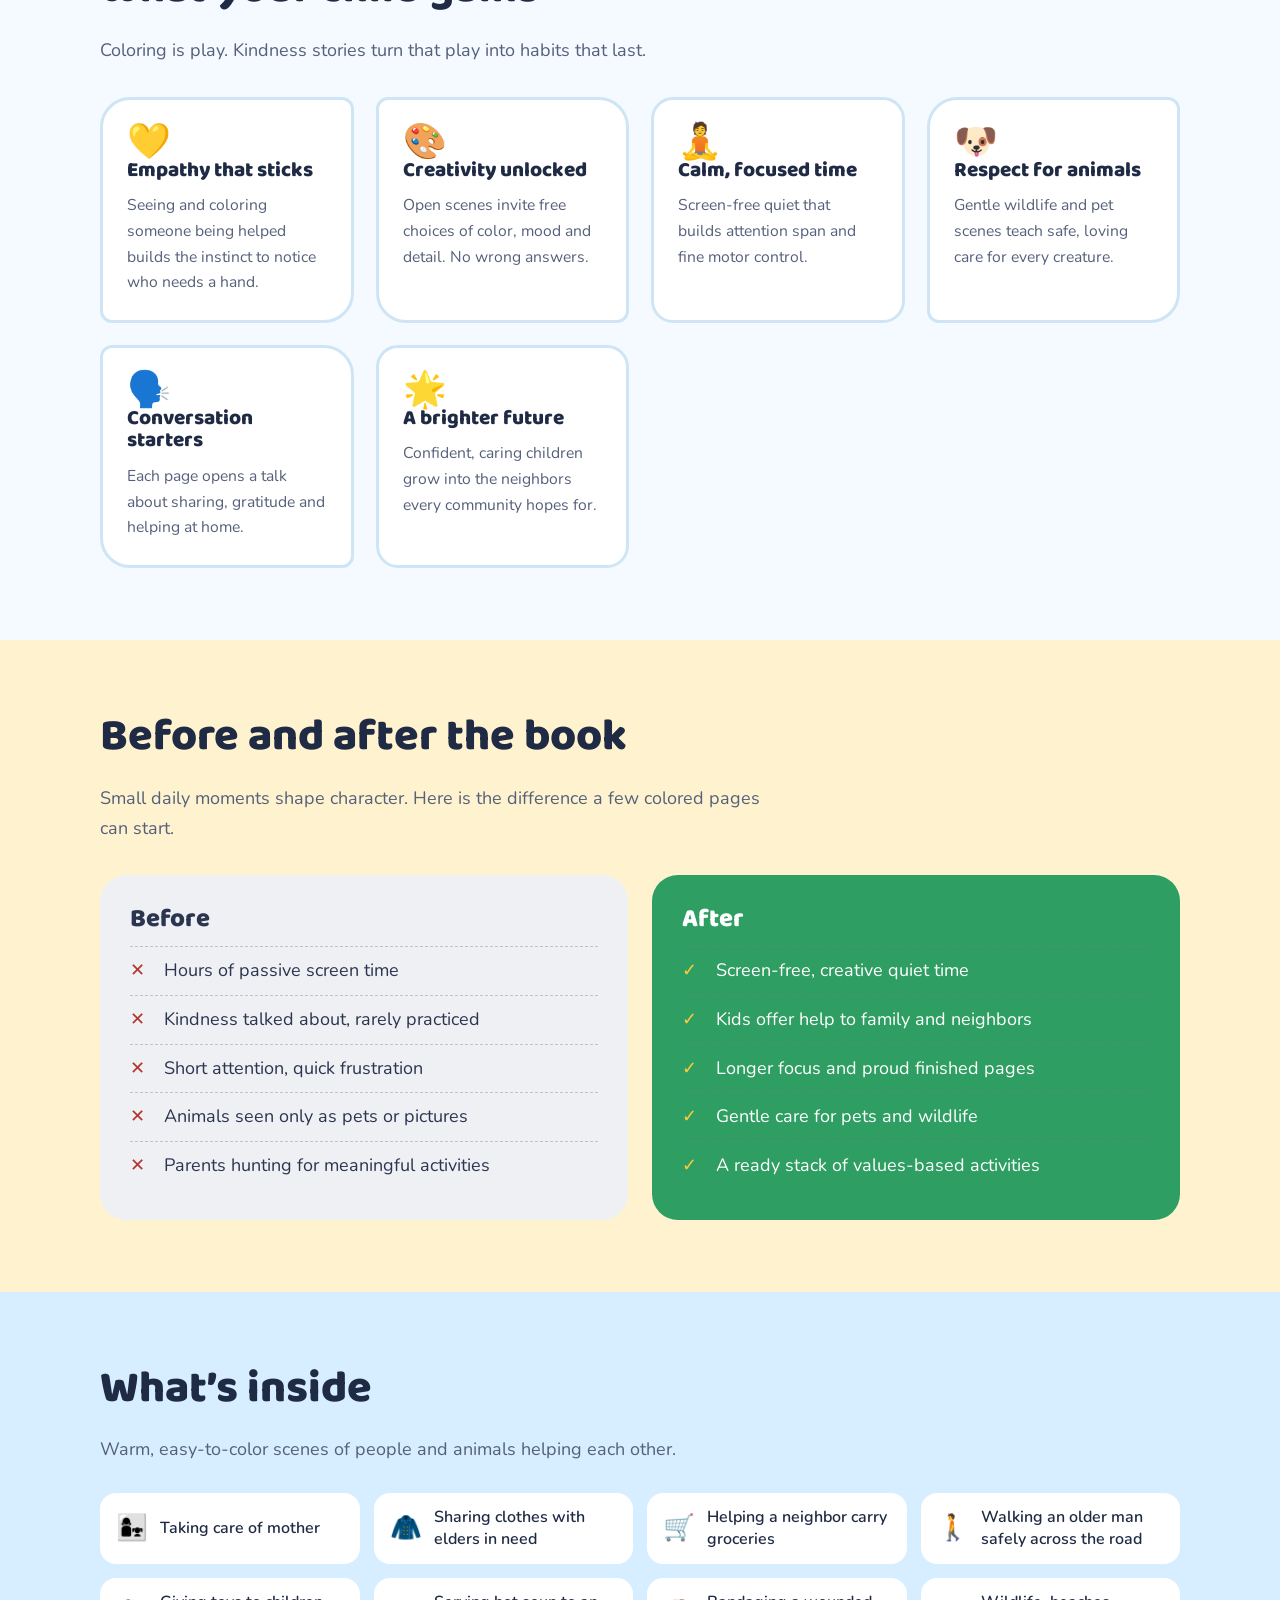
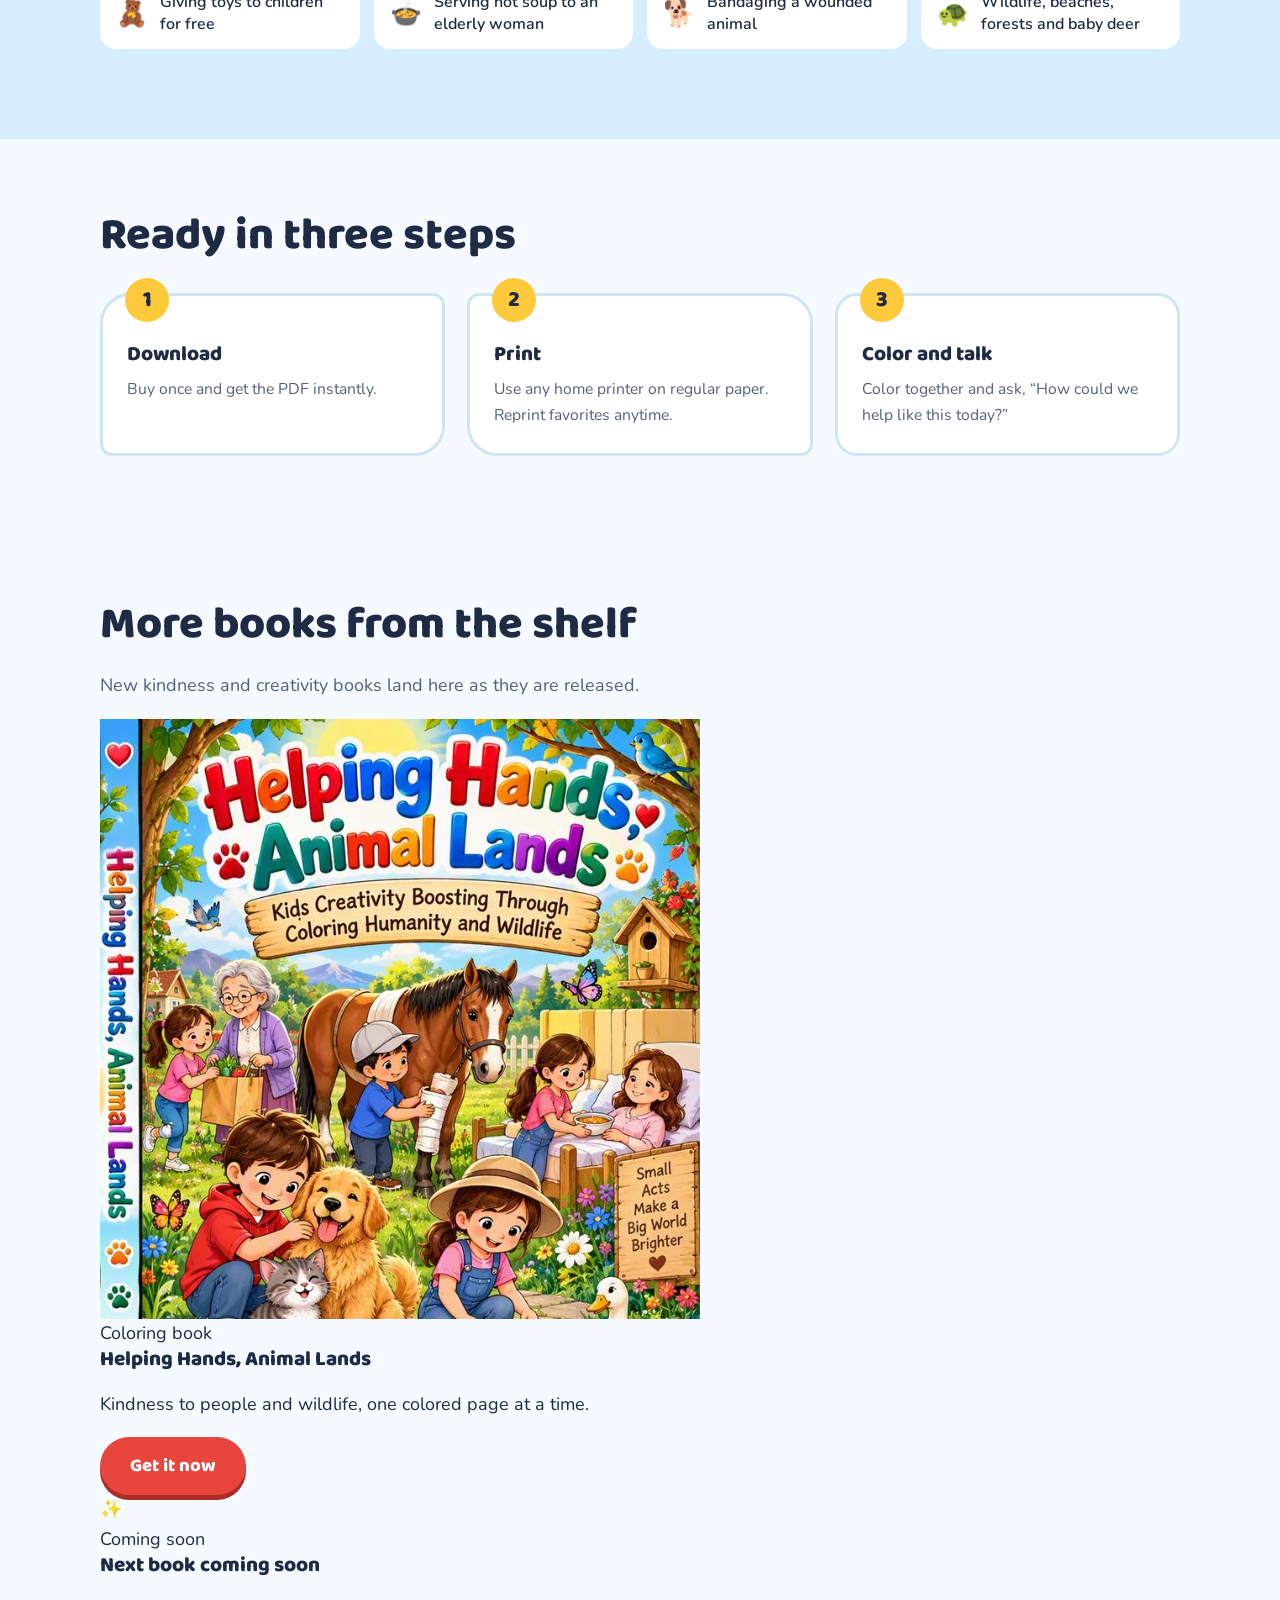
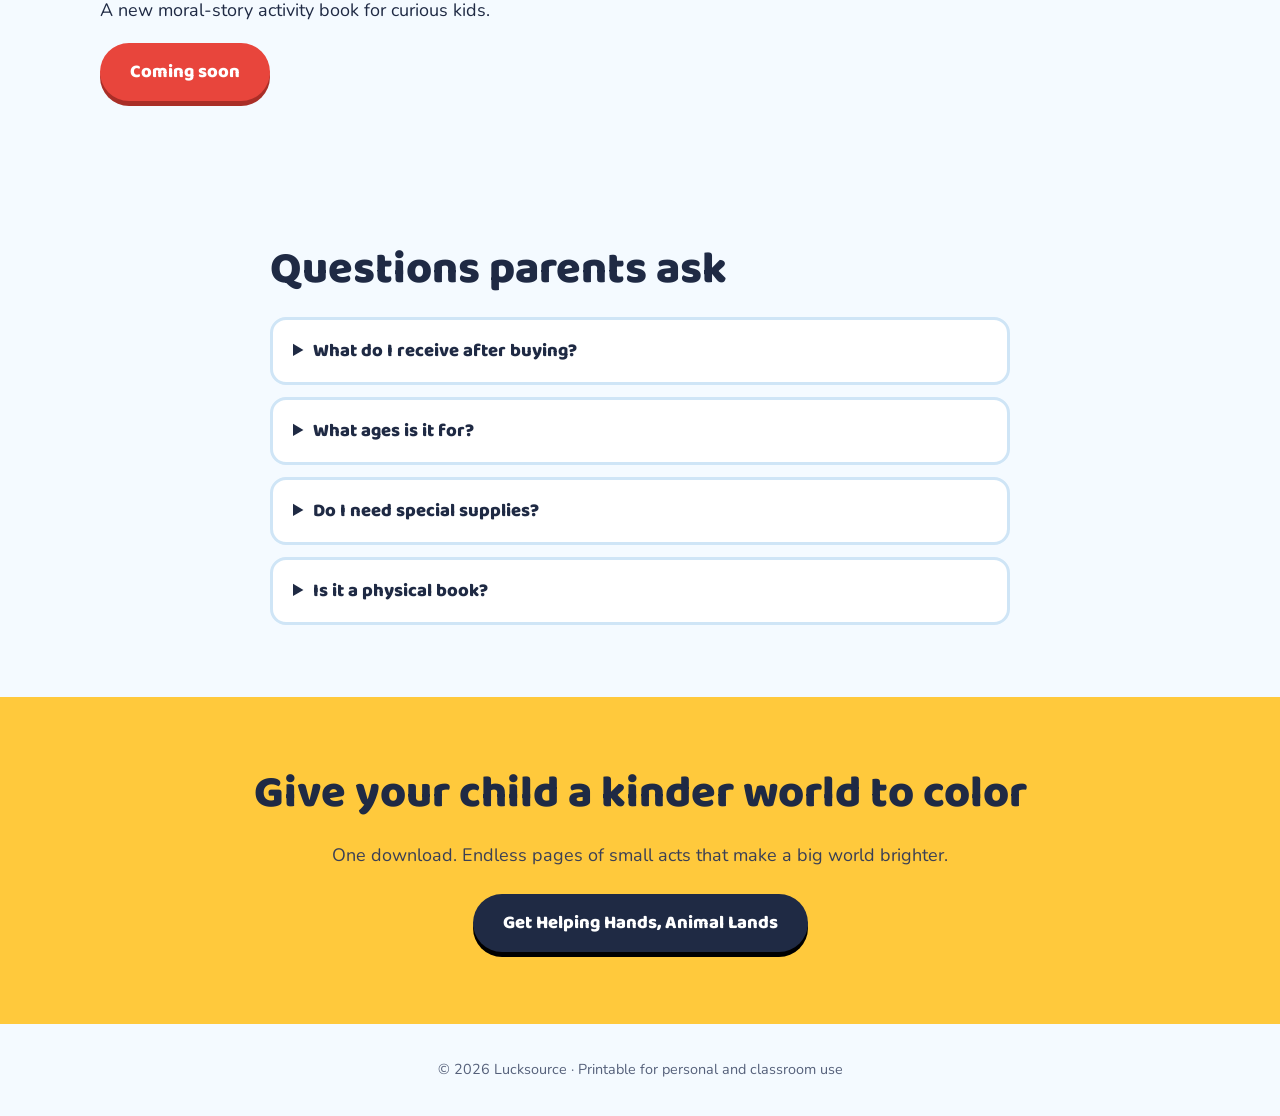
==== commit 7bb79d2c: "Update index.html" ====
--- a/index.html
+++ b/index.html
@@ -120,10 +120,7 @@
 <section class="video" id="video"><div class="wrap">
 <div><h2>See it in action</h2><p class="lead">A one-minute look at the pages, the stories and the kindness your child will color in.</p></div>
 <div>
-<div class="player" id="player">
-<img src="HelpingHandCover.png" alt="Preview of the Helping Hands, Animal Lands coloring book pages" loading="lazy">
-<button type="button" aria-label="Play the Helping Hands, Animal Lands video"><svg viewBox="0 0 24 24"><path d="M5 3l16 9-16 9z"/></svg></button>
-</div>
+
 <p style="text-align:center;margin:12px 0 0"><a href="https://www.youtube.com/watch?v=15d28rFL3uc" rel="noopener" target="_blank">Watch on YouTube: TeachingMoral</a></p>
 </div>
 </div></section>
@@ -170,8 +167,7 @@
 <li><b>🐕</b>Bandaging a wounded animal</li>
 <li><b>🐢</b>Wildlife, beaches, forests and baby deer</li>
 </ul>
-<div class="peek"><img src="helpingHandThumnail.png" width="1600" height="900" loading="lazy" alt="Back and front cover of the coloring book with scenes of children cleaning a beach, planting a tree, caring for a dog and feeding kittens"></div>
-</div></section>
+</section>
 
 <section class="how"><div class="wrap">
 <h2>Ready in three steps</h2>
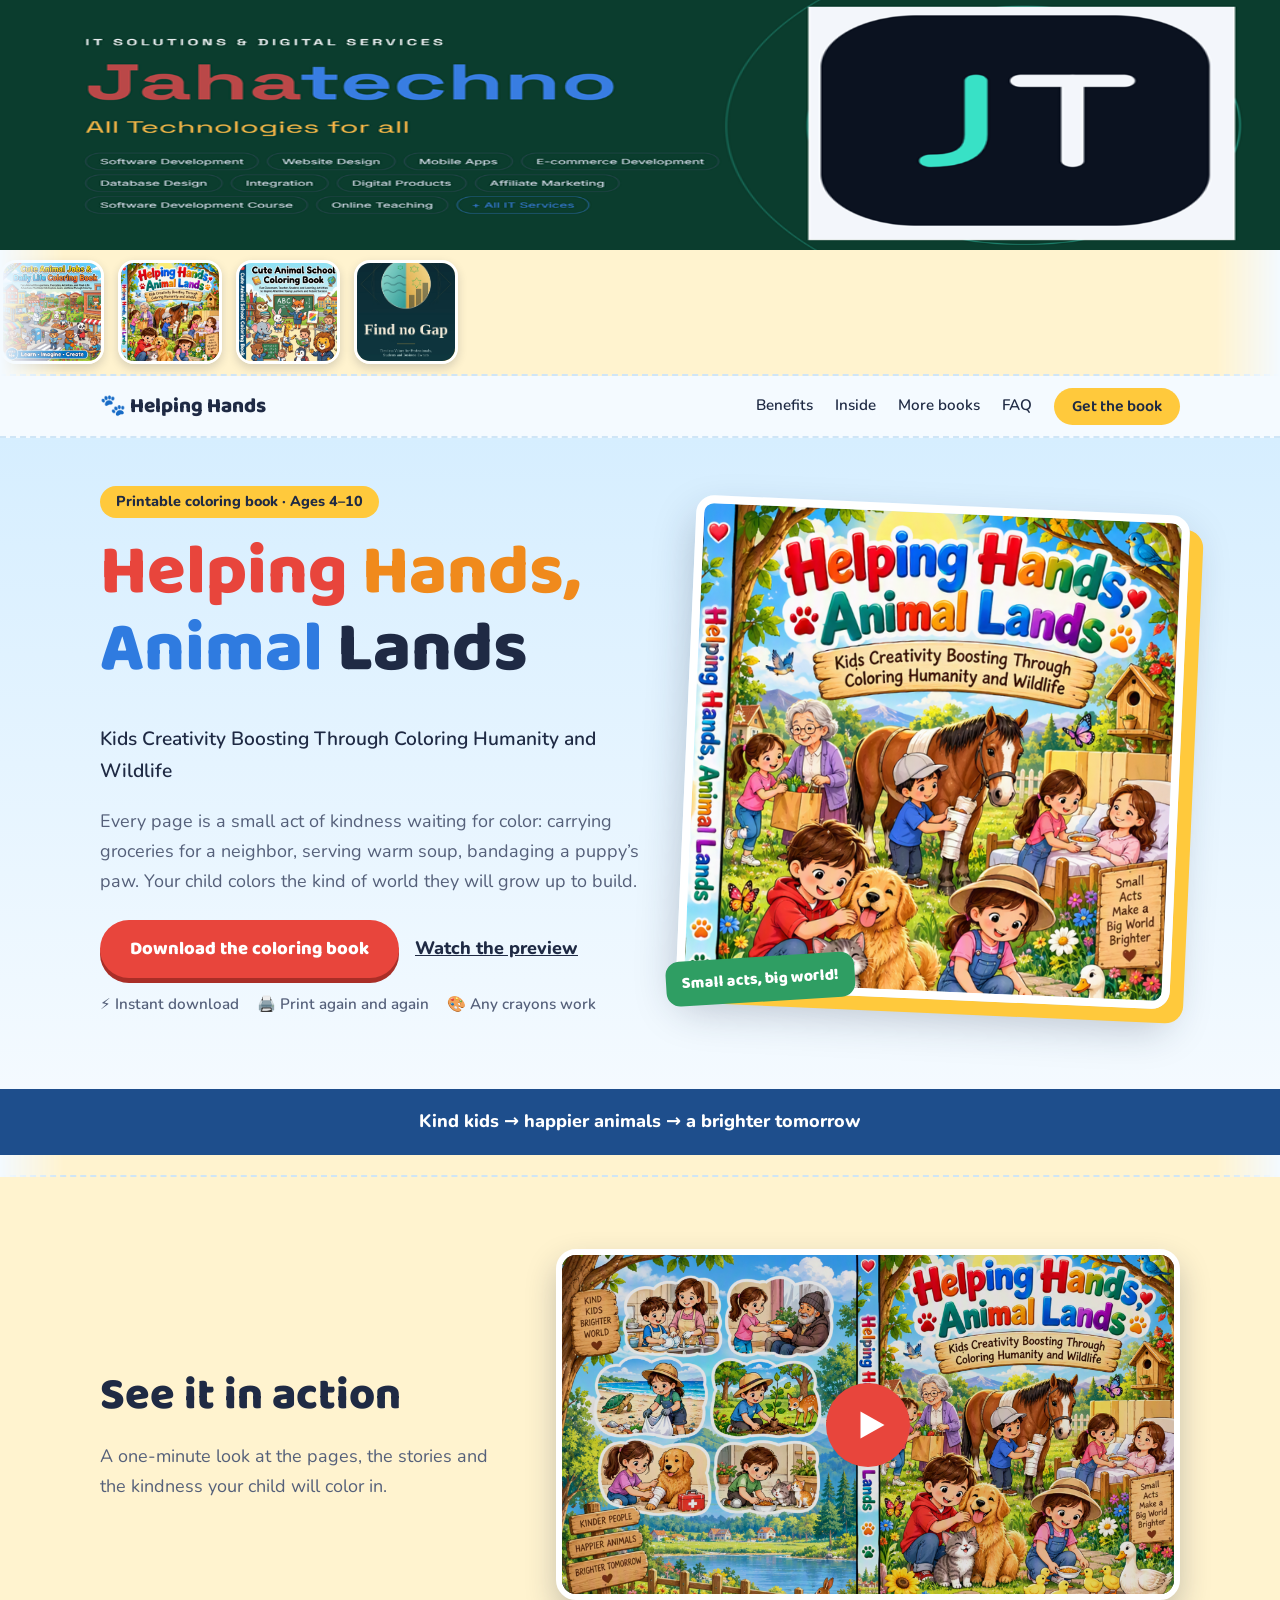
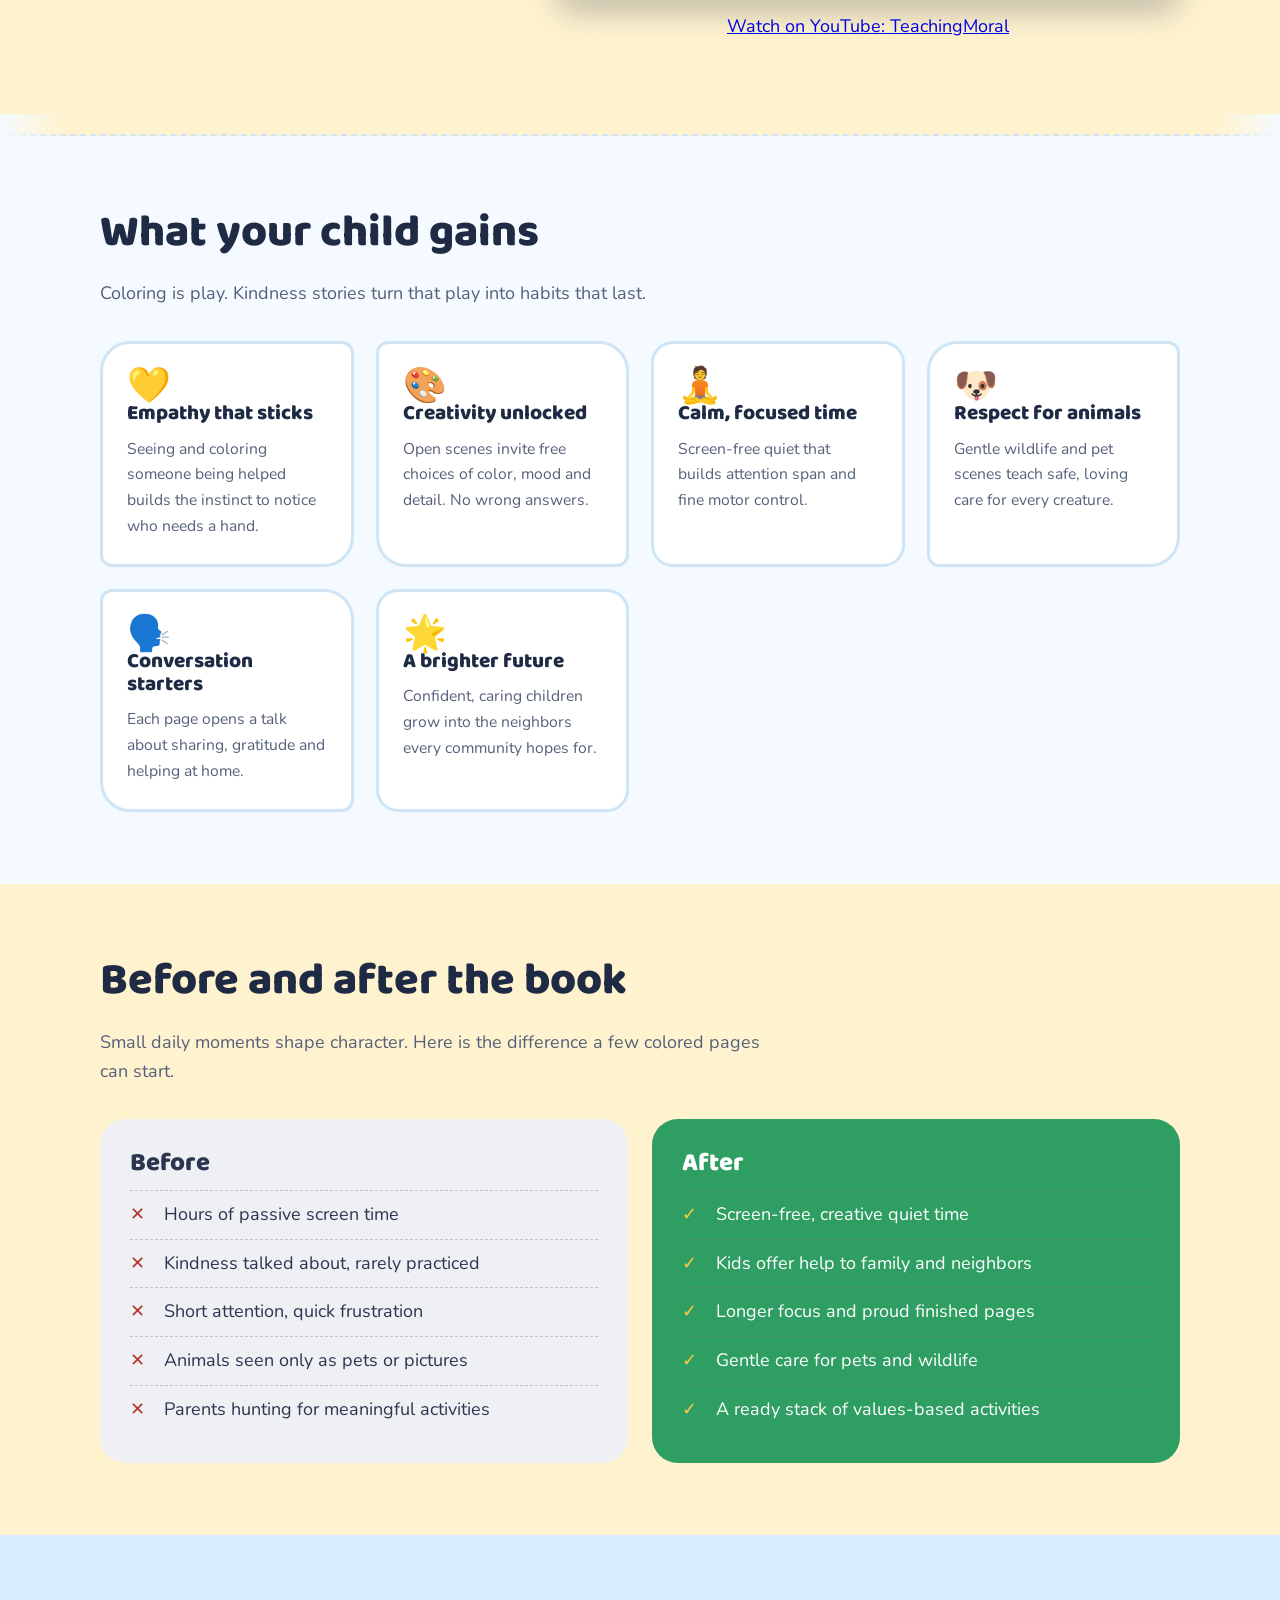
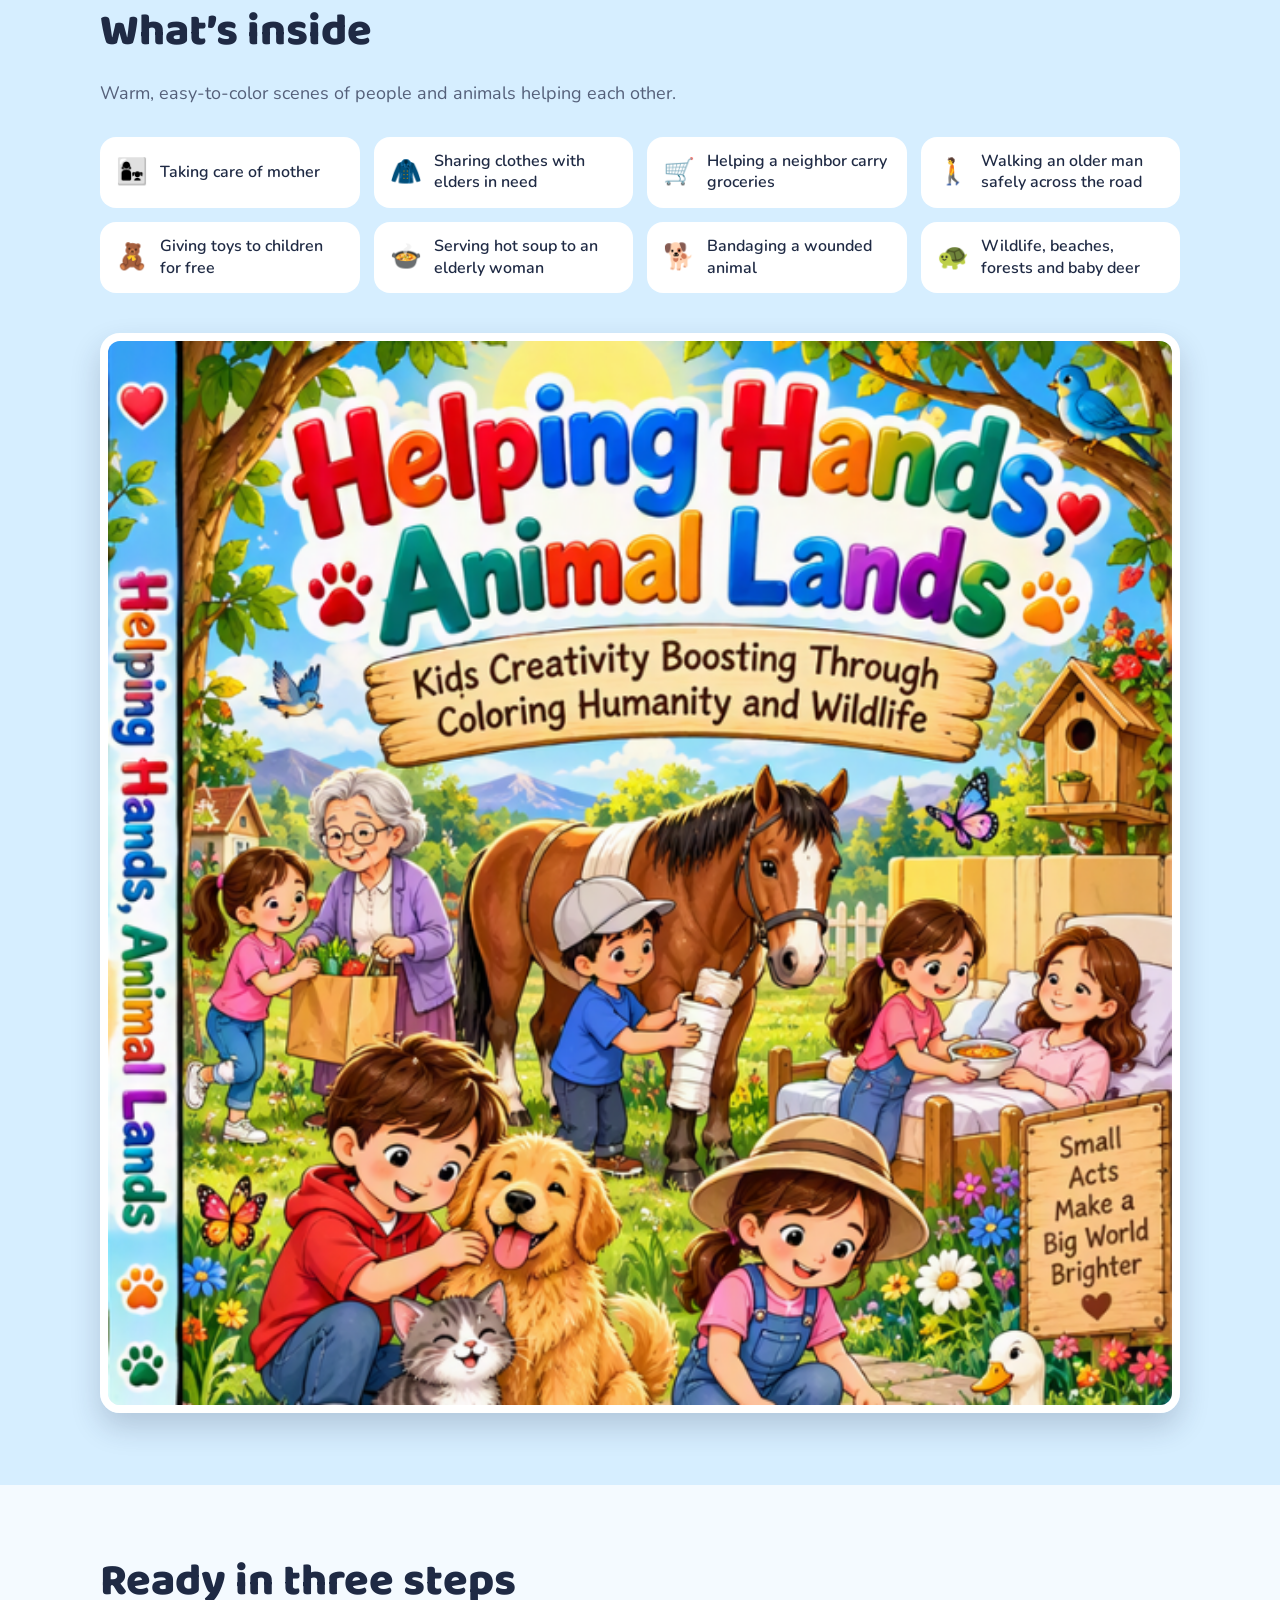
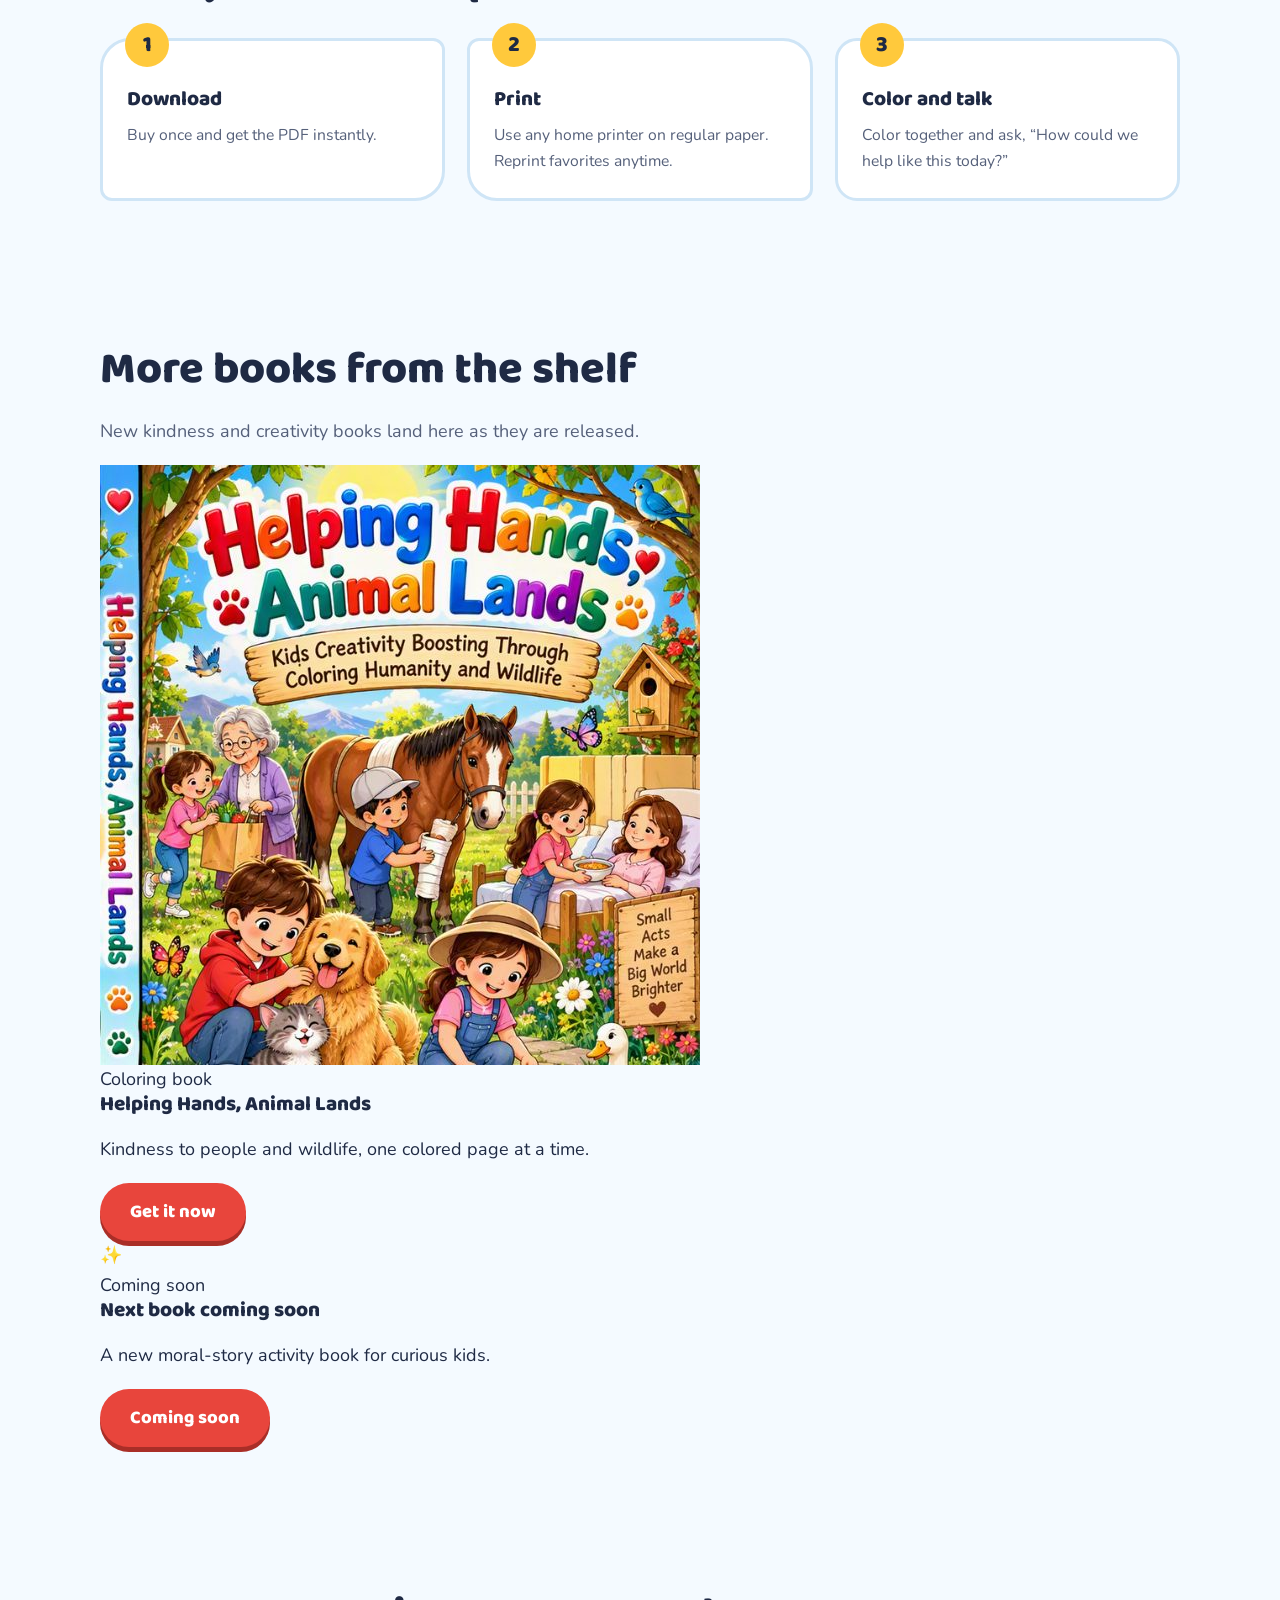
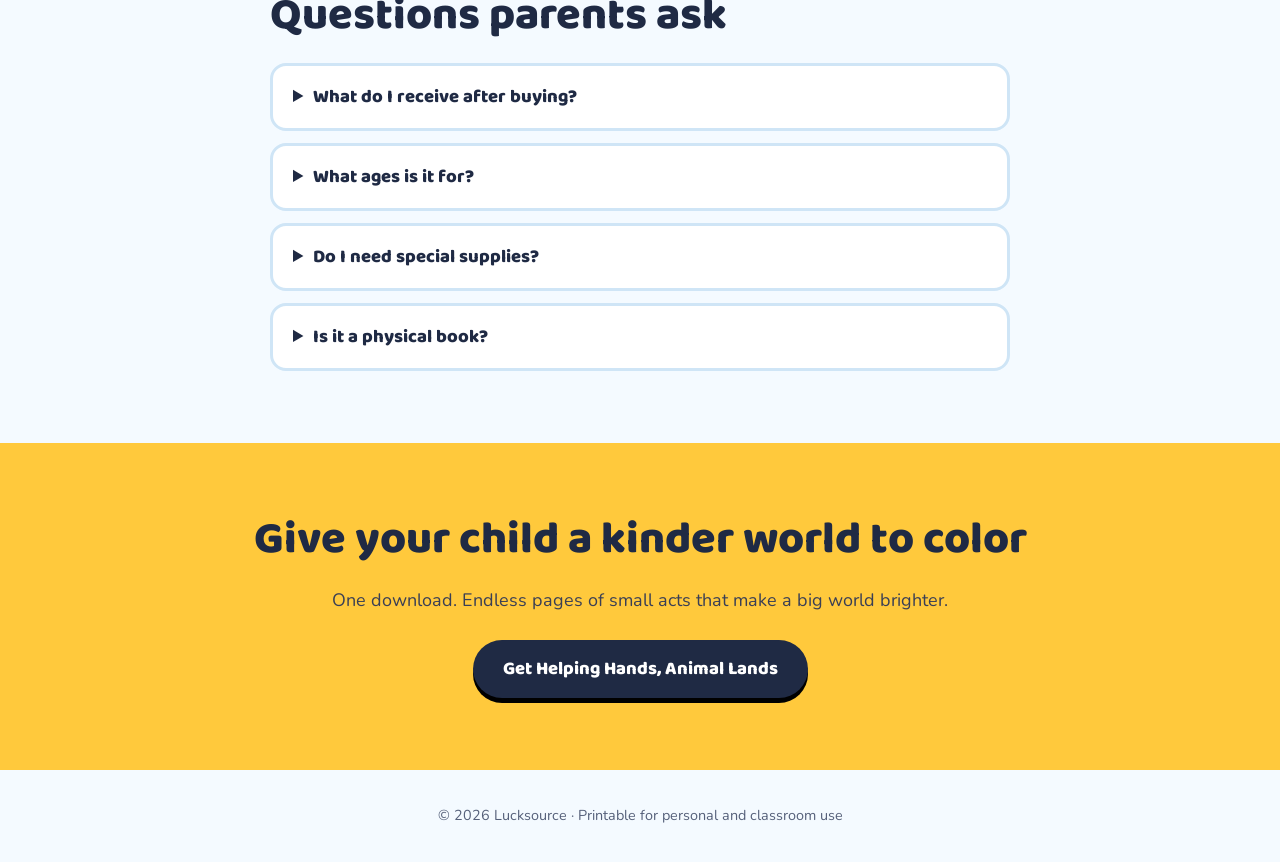
==== commit 77e10e3d: "Add files via upload" ====
--- a/index.html
+++ b/index.html
@@ -121,6 +121,12 @@
 <div><h2>See it in action</h2><p class="lead">A one-minute look at the pages, the stories and the kindness your child will color in.</p></div>
 <div>
 
+    <div class="player" id="player">
+<img src="HelpingHandCover.png" alt="Preview of the Helping Hands, Animal Lands coloring book pages" loading="lazy">
+<button type="button" aria-label="Play the Helping Hands, Animal Lands video"><svg viewBox="0 0 24 24"><path d="M5 3l16 9-16 9z"/></svg></button>
+</div>
+
+
 <p style="text-align:center;margin:12px 0 0"><a href="https://www.youtube.com/watch?v=15d28rFL3uc" rel="noopener" target="_blank">Watch on YouTube: TeachingMoral</a></p>
 </div>
 </div></section>
@@ -167,6 +173,8 @@
 <li><b>🐕</b>Bandaging a wounded animal</li>
 <li><b>🐢</b>Wildlife, beaches, forests and baby deer</li>
 </ul>
+<div class="peek"><img src="helpingHandThumnail.png" width="1600" height="900" loading="lazy" alt="Back and front cover of the coloring book with scenes of children cleaning a beach, planting a tree, caring for a dog and feeding kittens"></div>
+</div></section>
 </section>
 
 <section class="how"><div class="wrap">
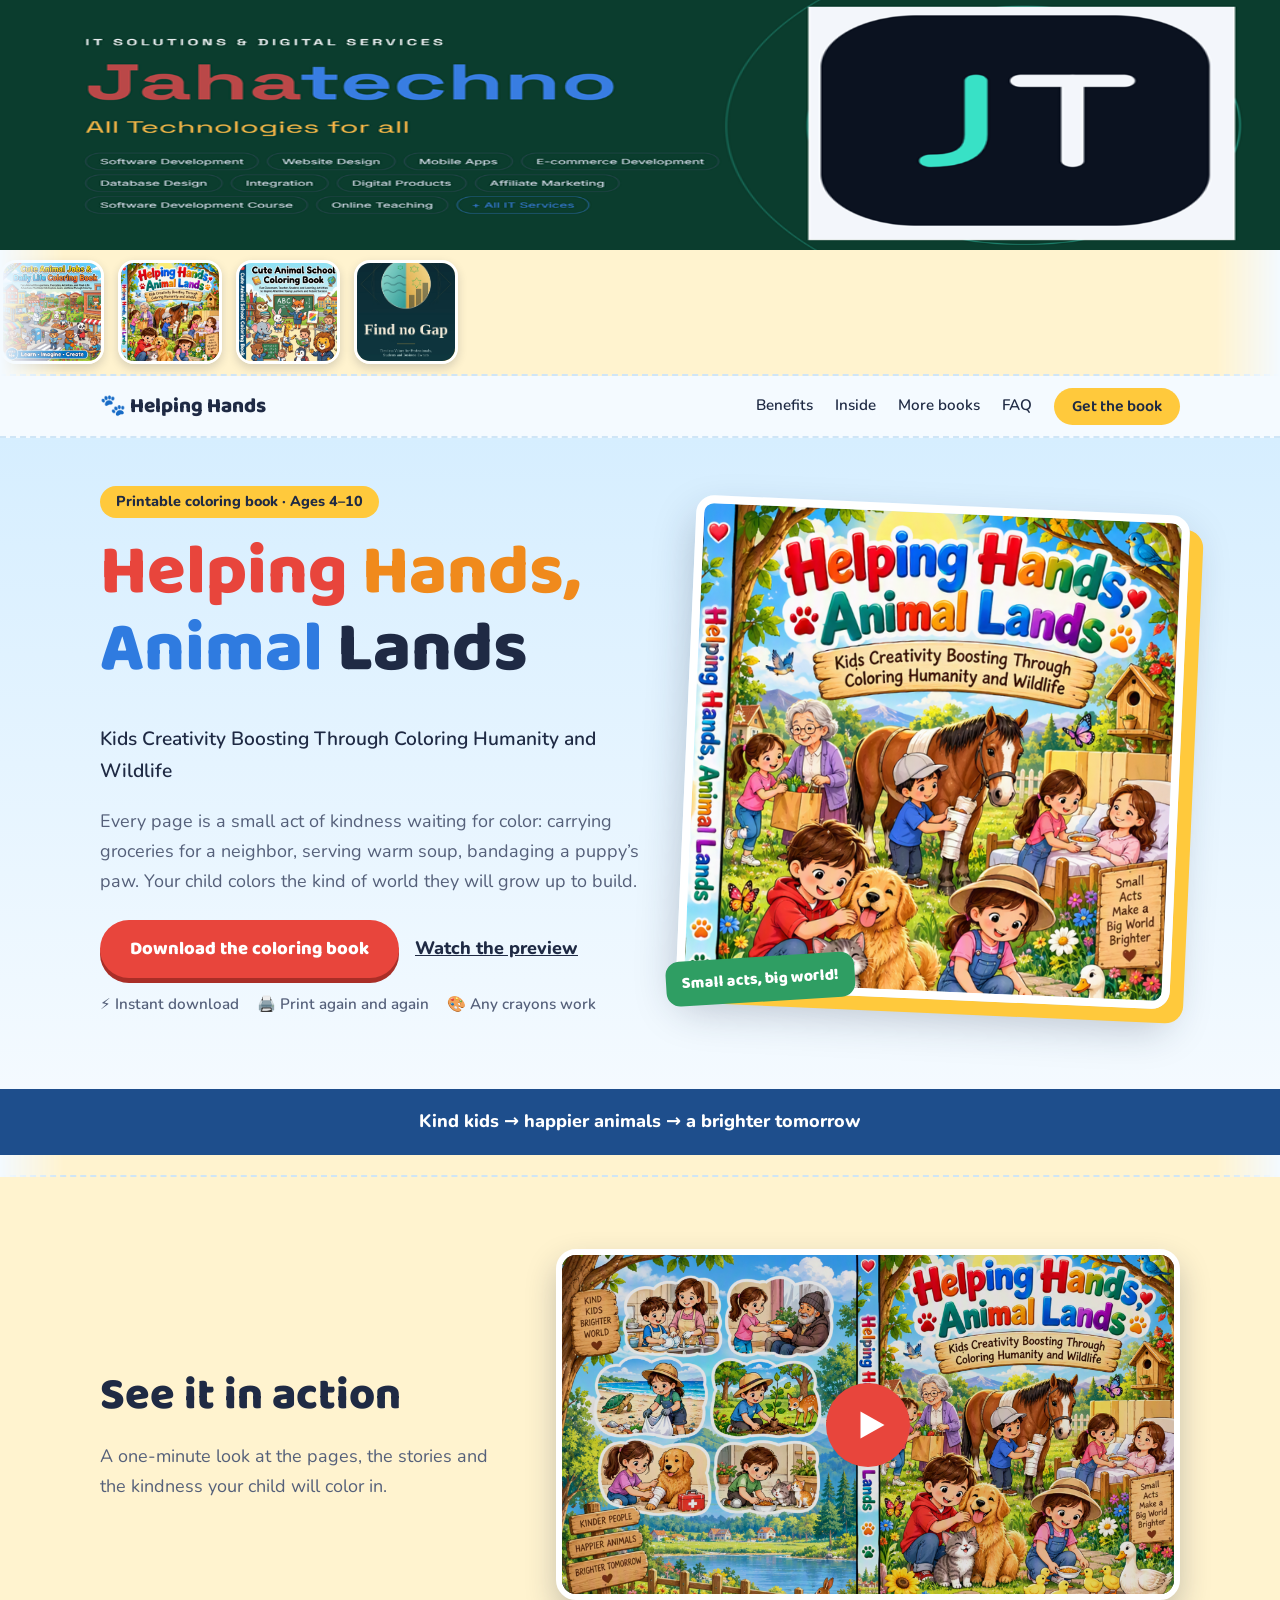
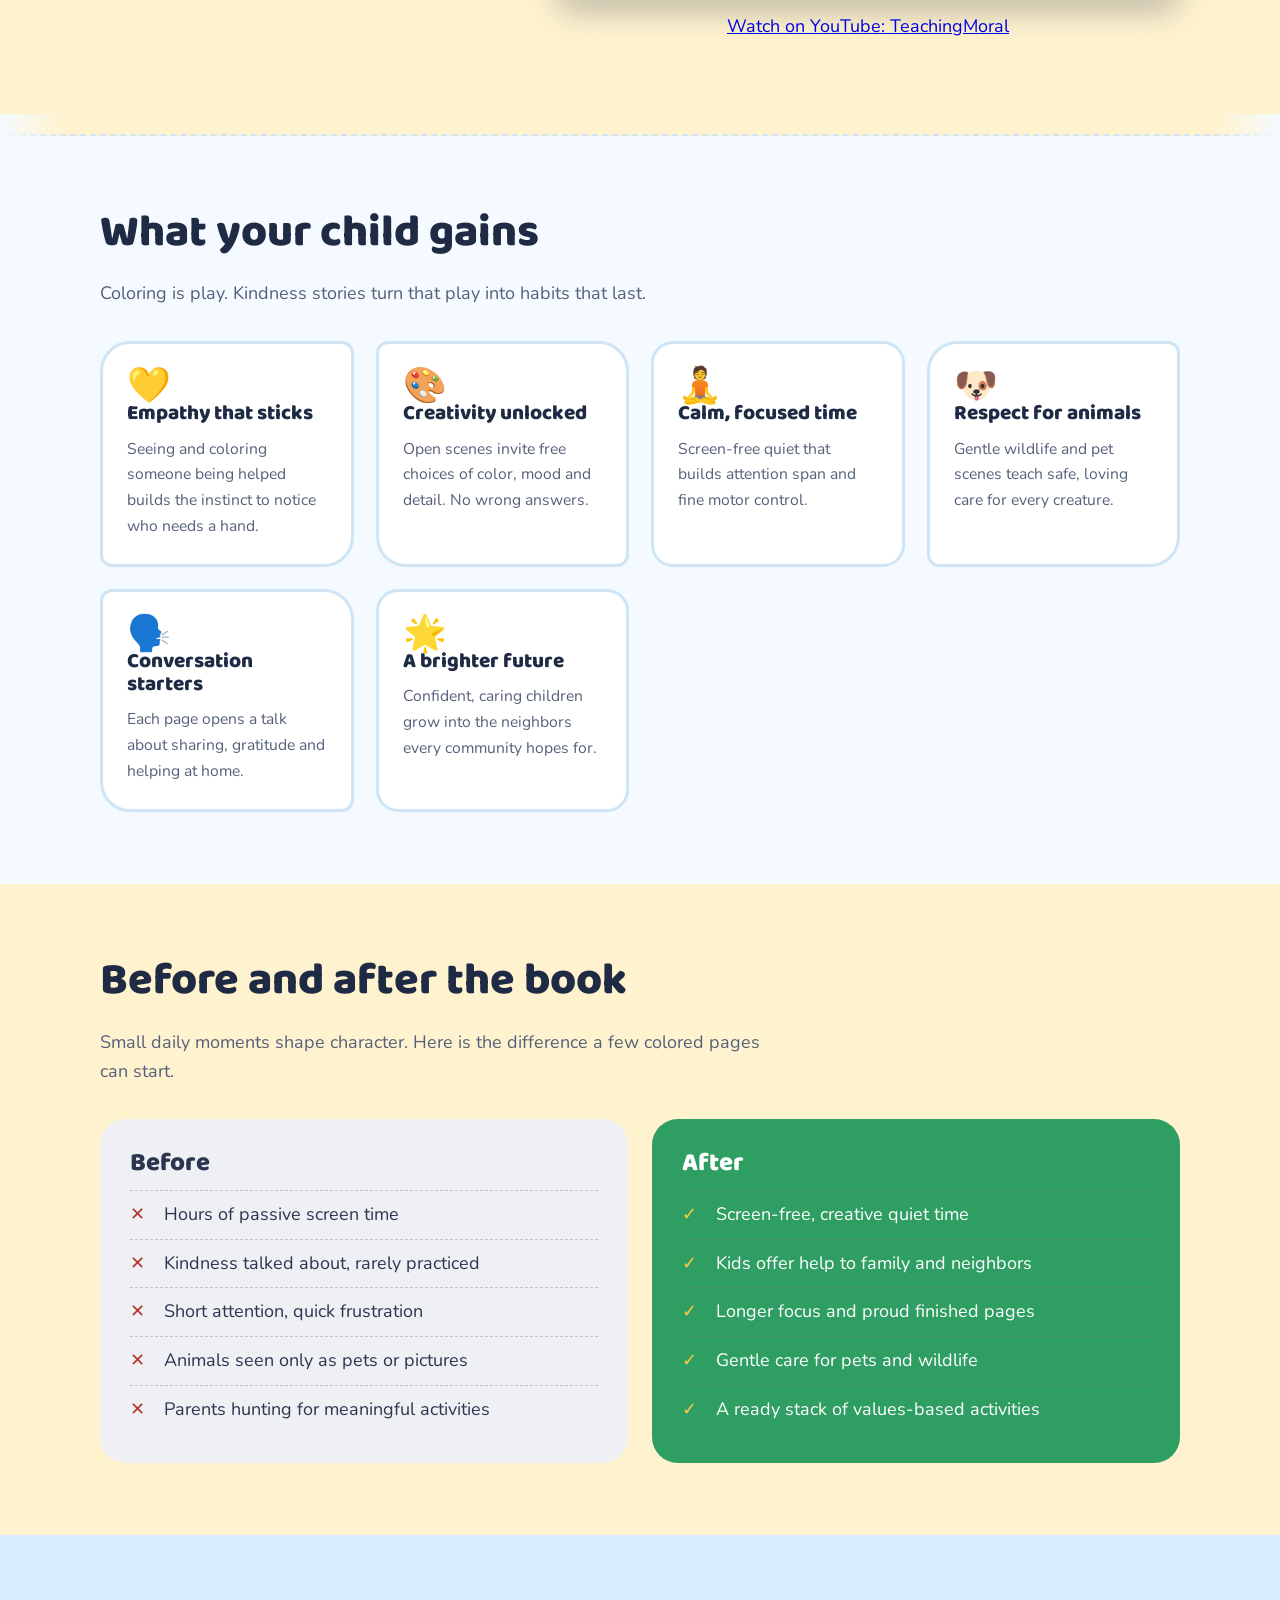
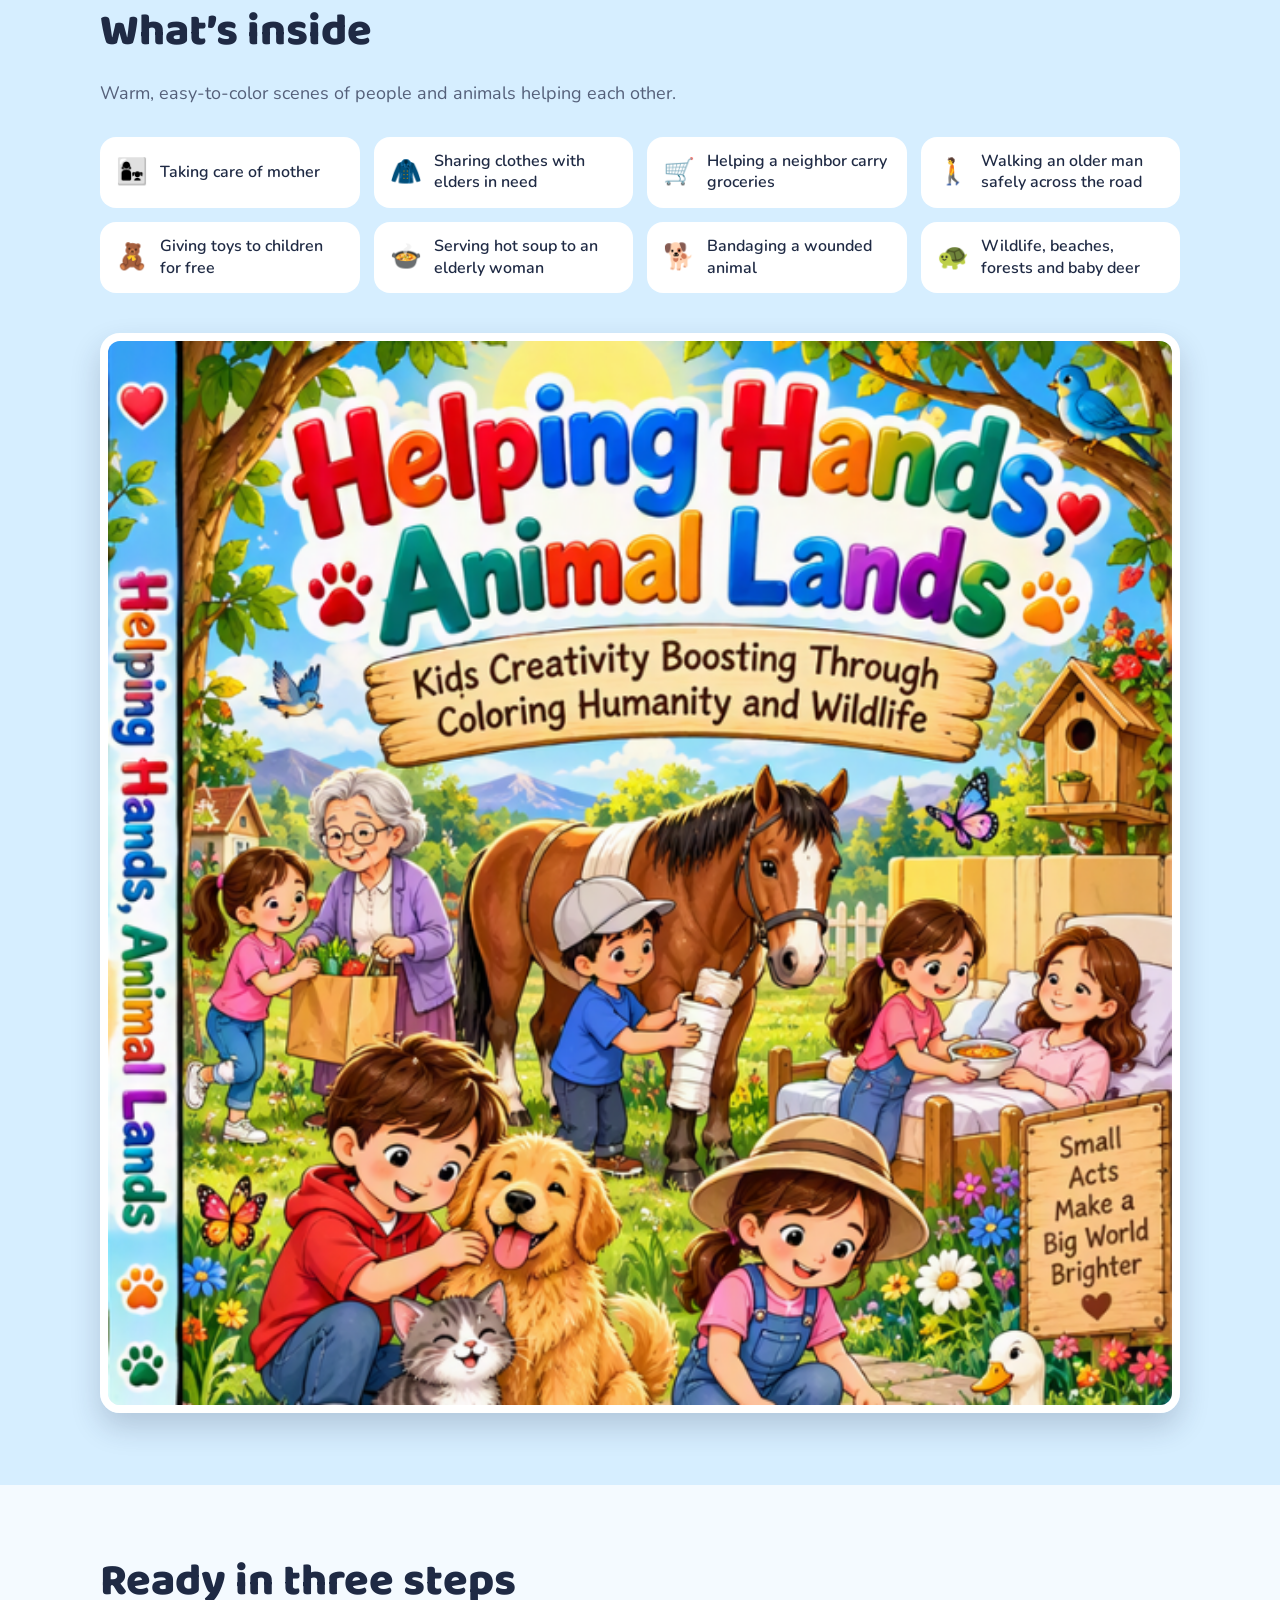
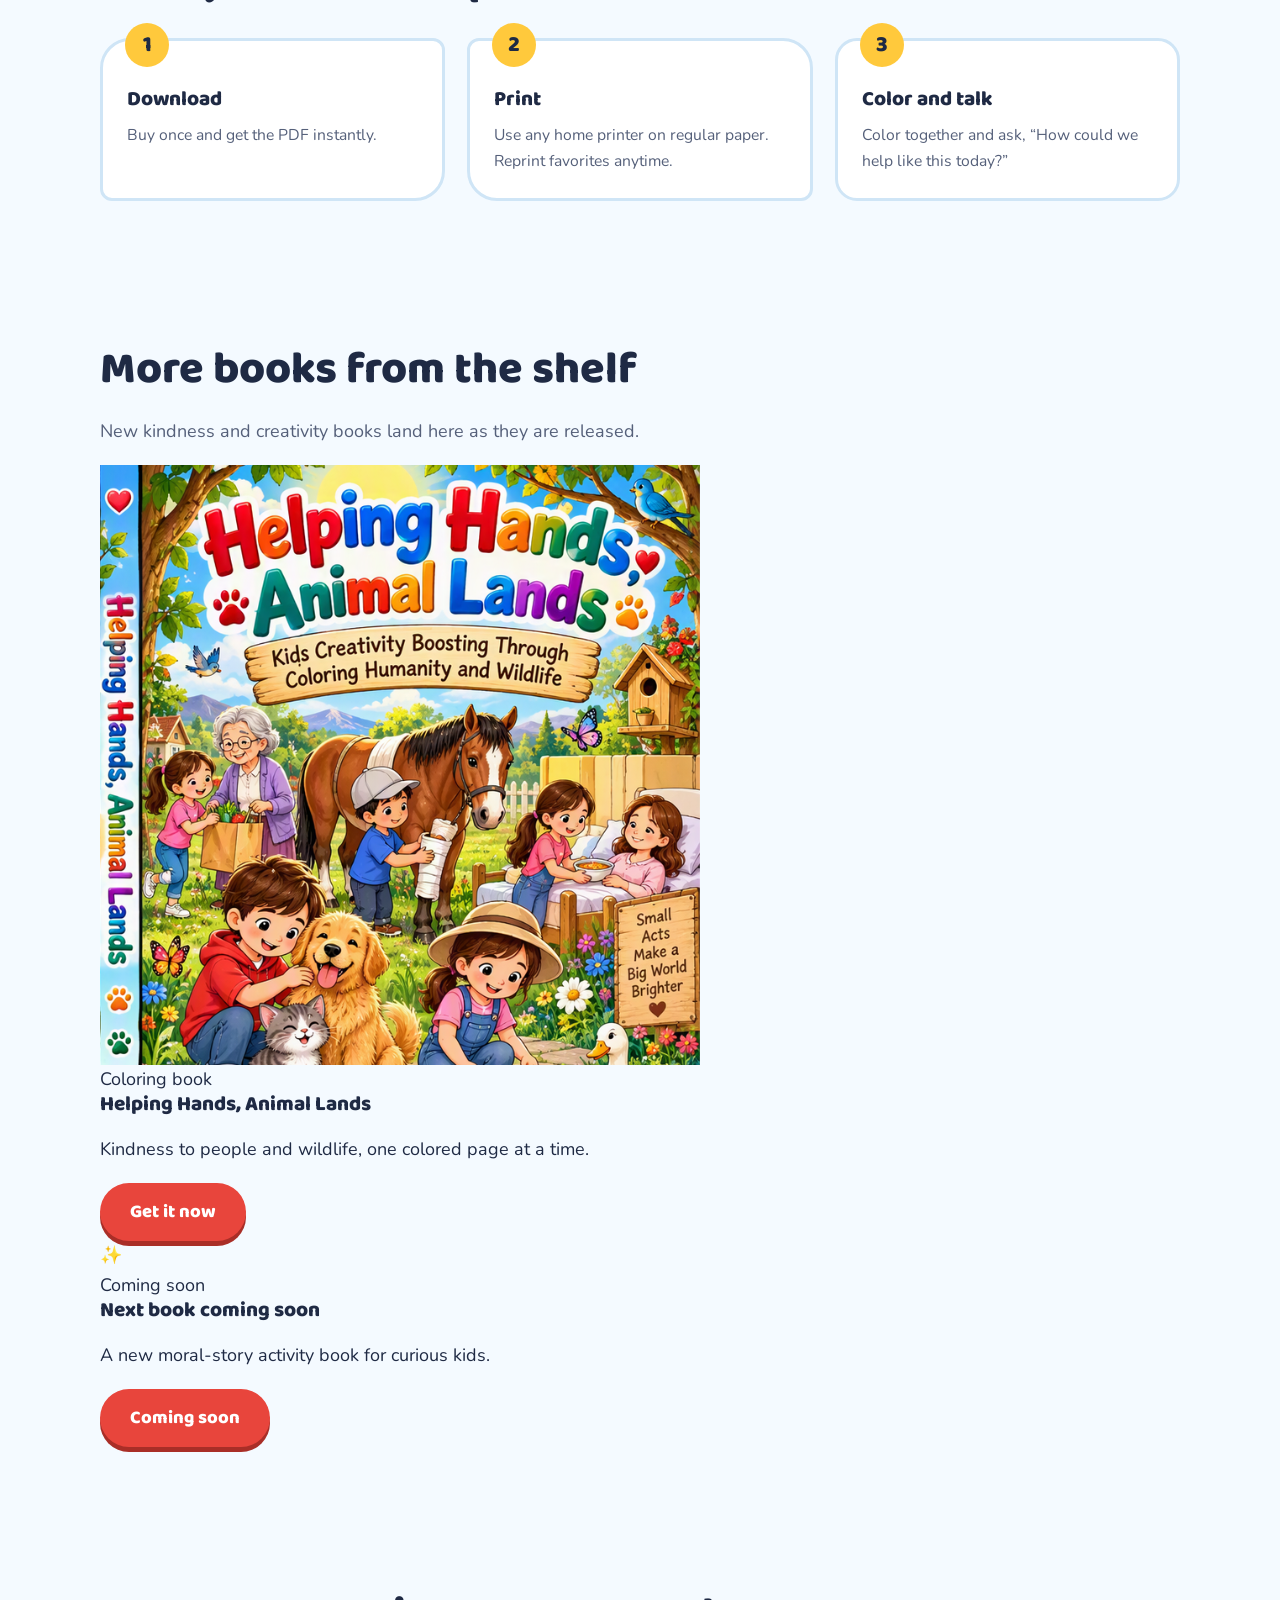
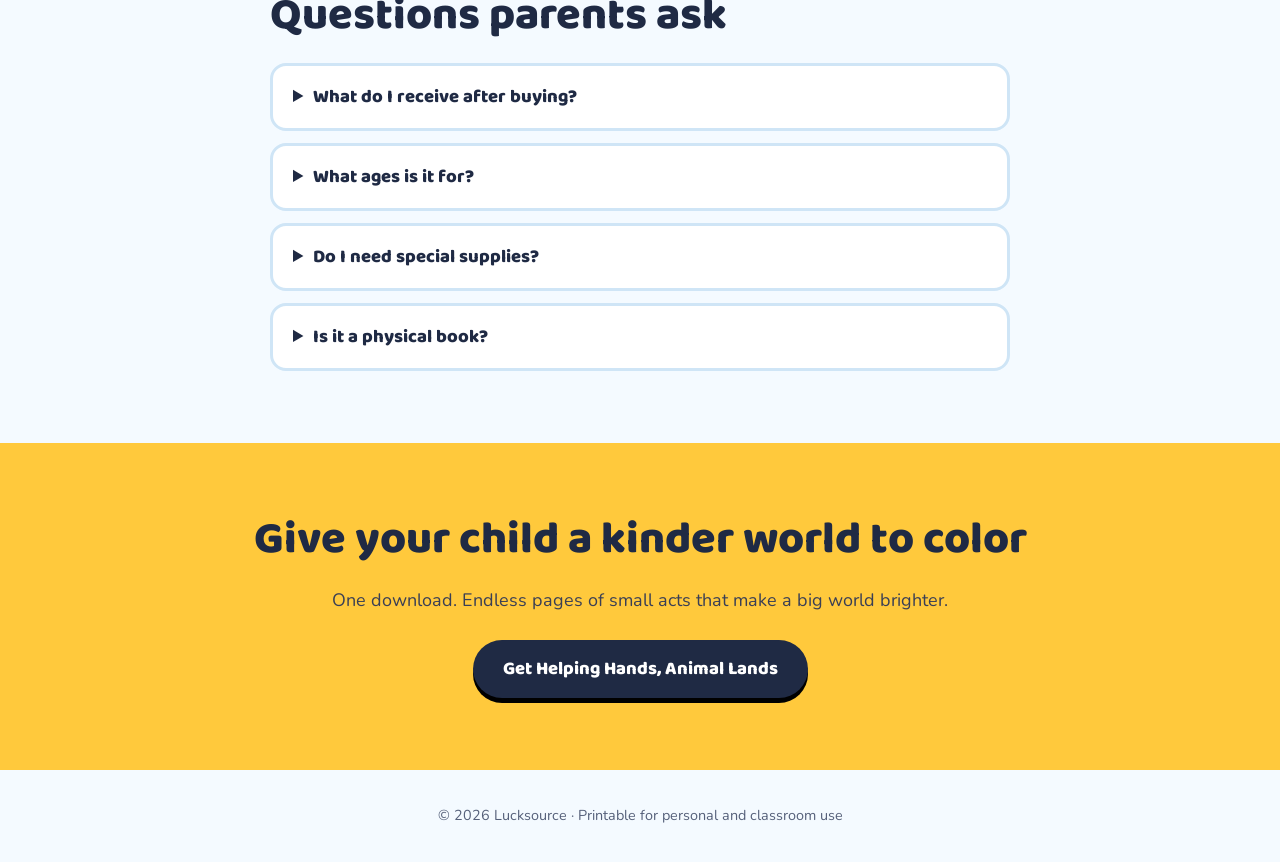
==== commit 01d35b6b: "Update index.html" ====
--- a/index.html
+++ b/index.html
@@ -212,7 +212,7 @@
 <script>
 /* Add a new product by adding one object here. Leave "url" empty for a "coming soon" card. */
 var PRODUCTS=[
-{title:"Helping Hands, Animal Lands",tag:"Coloring book",desc:"Kindness to people and wildlife, one colored page at a time.",url:"https://lucksource.gumroad.com/l/helpinghandsanimallands",img:"[data-uri]",emoji:"🐾"},
+{title:"Helping Hands, Animal Lands",tag:"Coloring book",desc:"Kindness to people and wildlife, one colored page at a time.",url:"https://lucksource.gumroad.com/l/helpinghandsanimallands",img:"helpingHandThumnail.png",emoji:"🐾"},
 {title:"Next book coming soon",tag:"Coming soon",desc:"A new moral-story activity book for curious kids.",url:"",img:"",emoji:"✨"}
 ];
 (function(){
